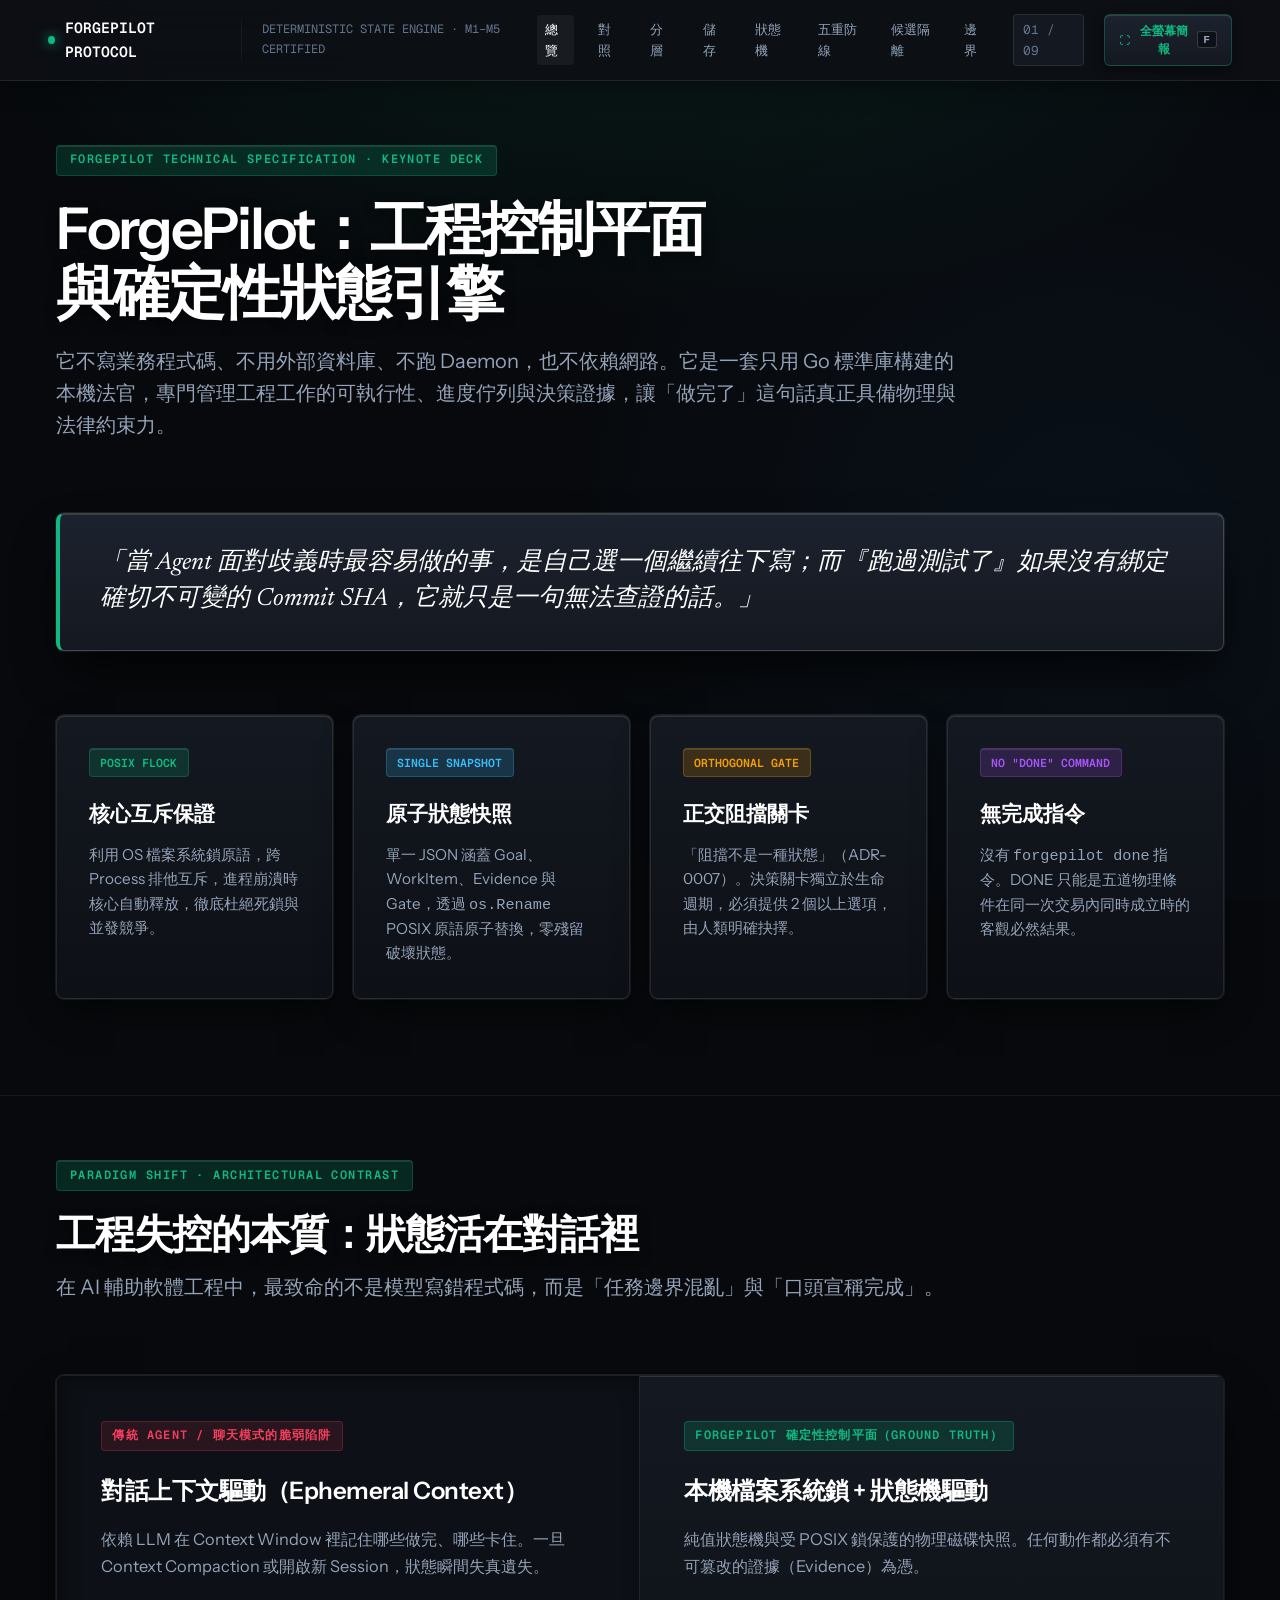
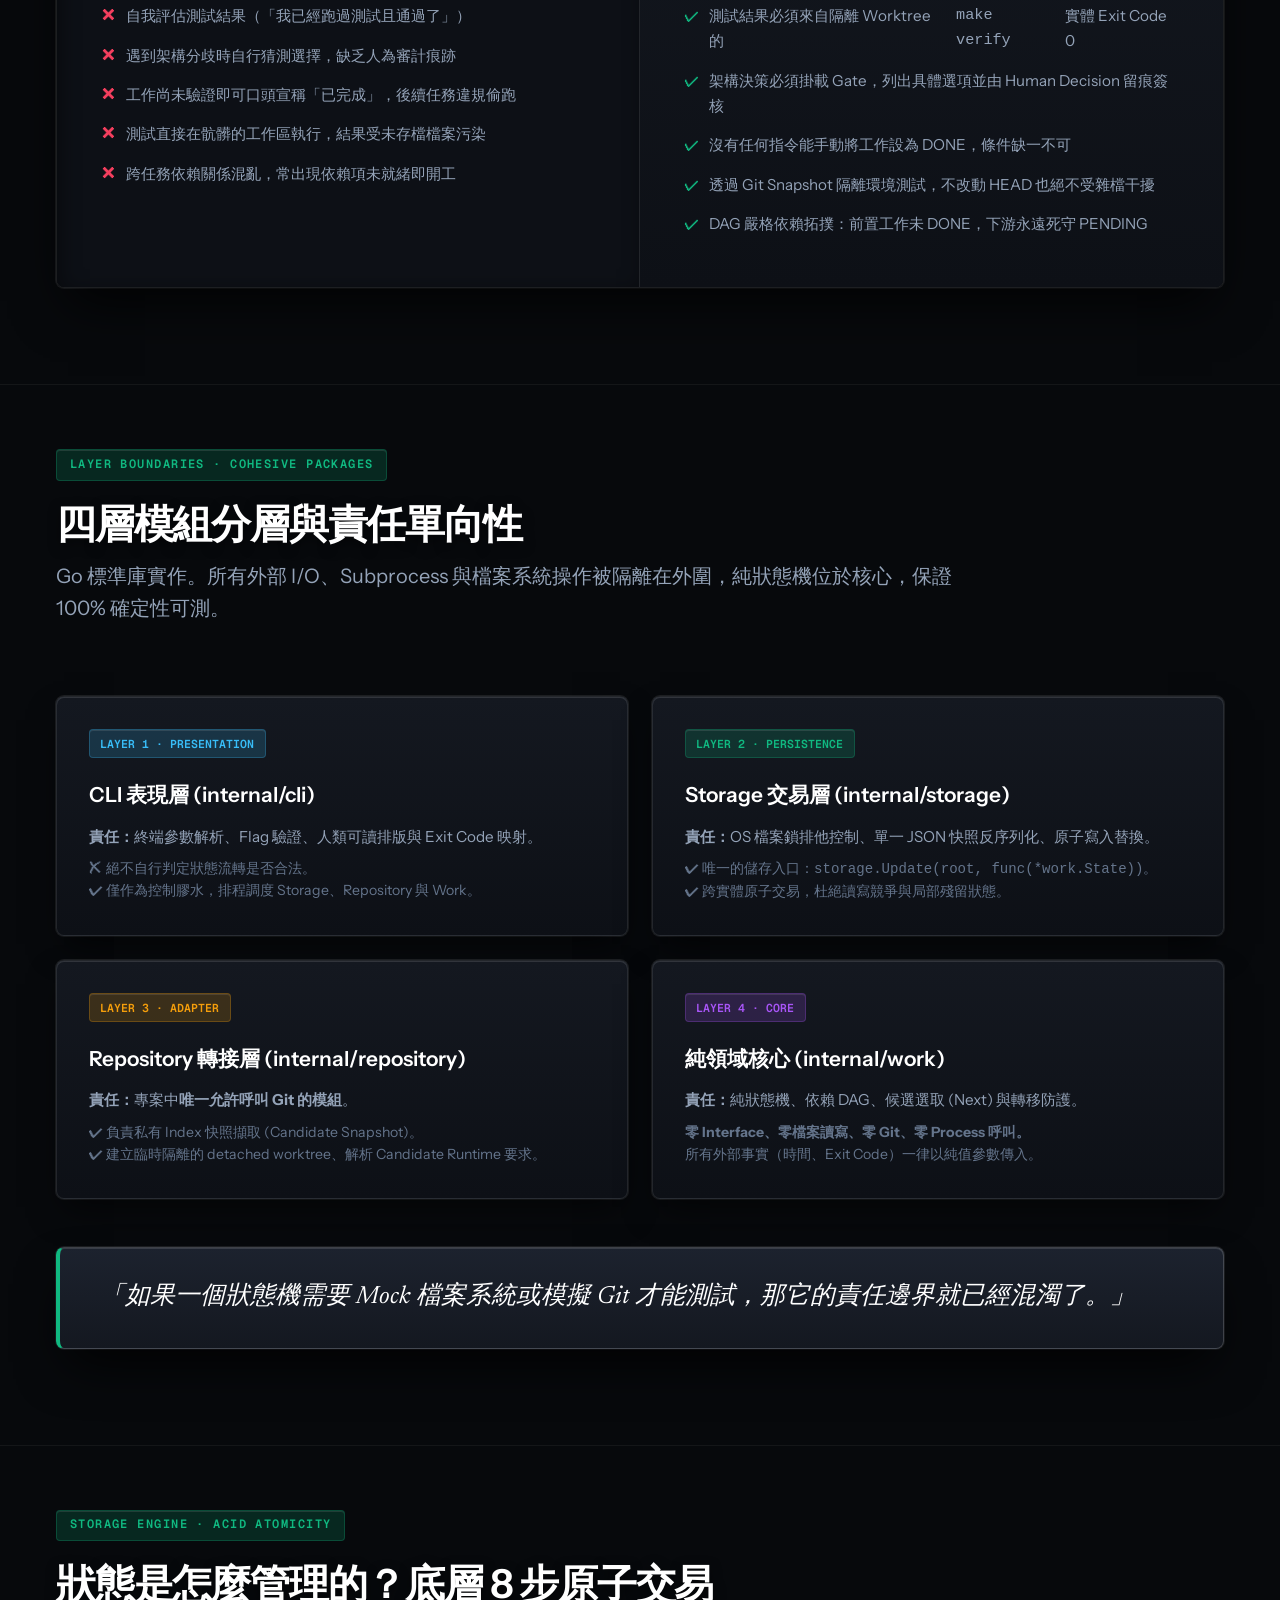
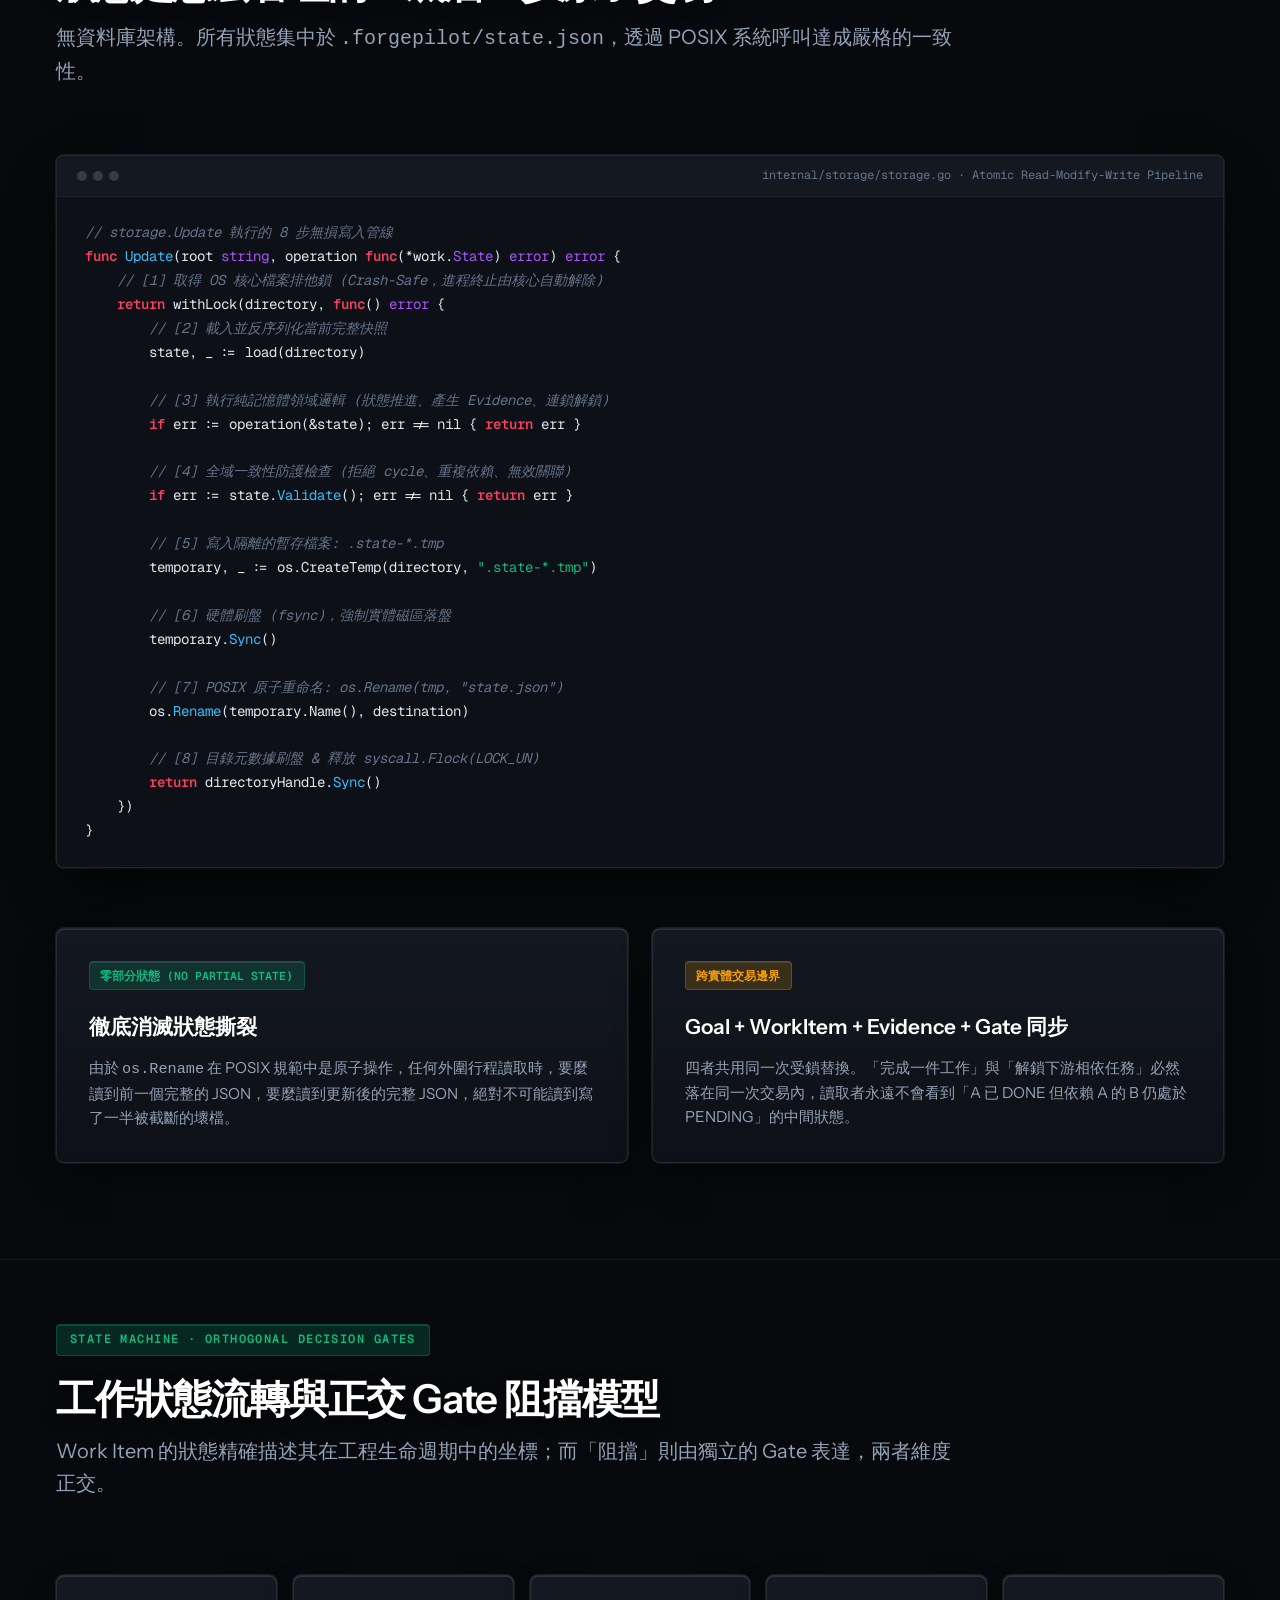
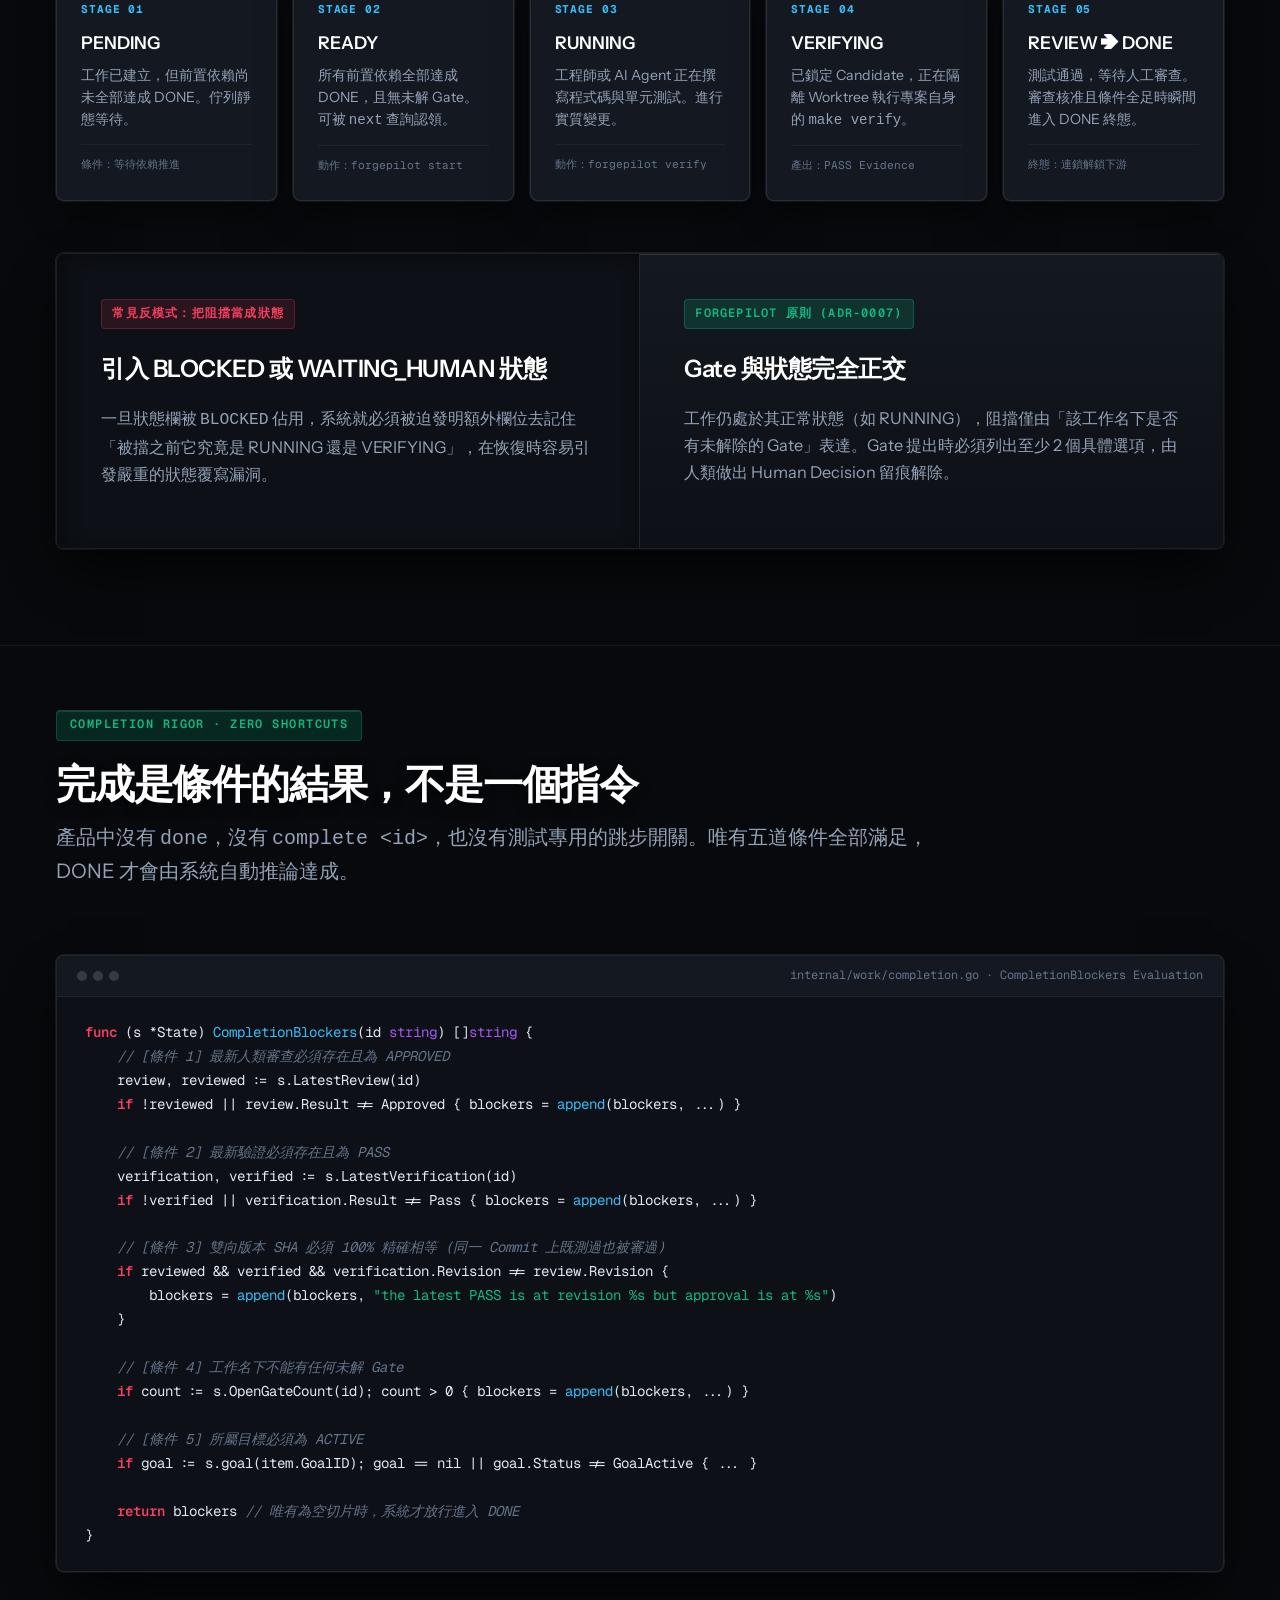
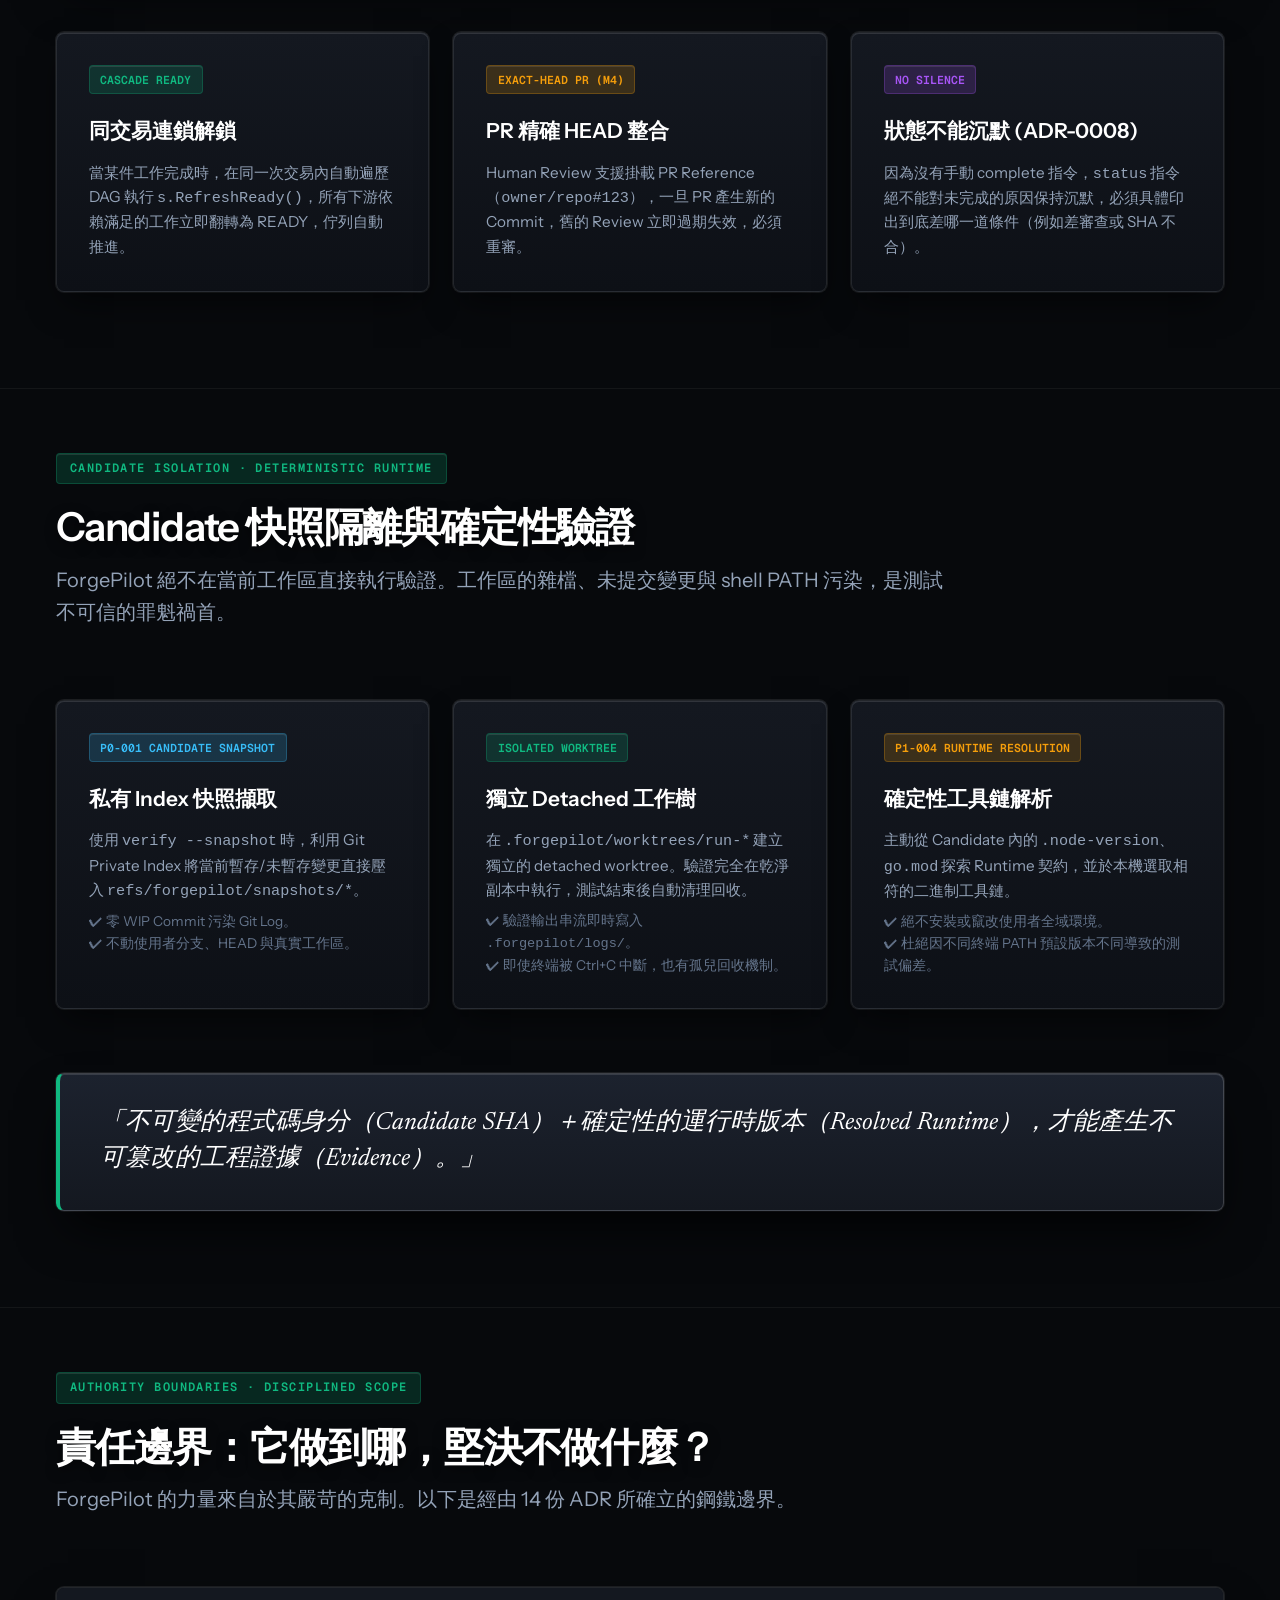
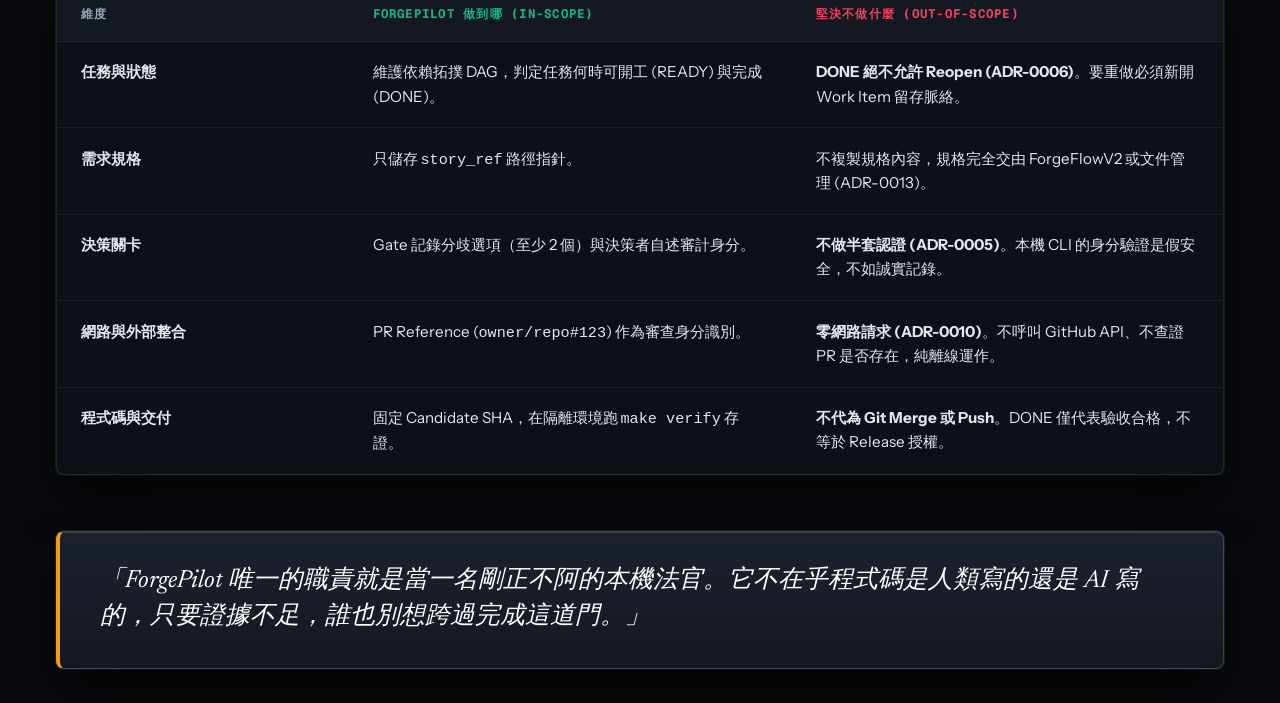
==== docs/forgepilot-principles.html @ 8a87c437 "docs: [ repo ] add the principles and internals explainers Two standalone HTML explainers that were " ====
<!DOCTYPE html>
<html lang="zh-TW">
<head>
  <meta charset="UTF-8">
  <meta name="viewport" content="width=device-width, initial-scale=1.0">
  <title>ForgePilot Protocol: Deterministic Engineering Control Plane</title>
  <link rel="preconnect" href="https://fonts.googleapis.com">
  <link rel="preconnect" href="https://fonts.gstatic.com" crossorigin>
  <link href="https://fonts.googleapis.com/css2?family=Geist+Mono:wght@400;500;600;700&family=Instrument+Sans:ital,wght@0,400;0,500;0,600;0,700;1,400&family=Newsreader:ital,opsz,wght@0,6..72,400;1,6..72,400&display=swap" rel="stylesheet">
  <style>
    :root {
      /* 空間深淺多維度層次系統 (Forge Flow Protocol Design System) */
      --l0-canvas: #07090C;
      --l1-subfloor: #0D1016;
      --l2-surface: #141820;
      --l3-elevated: #1C222E;
      --l4-overlay: #252D3D;

      --border-subtle: rgba(255, 255, 255, 0.05);
      --border-edge: rgba(255, 255, 255, 0.09);
      --border-bright: rgba(255, 255, 255, 0.18);
      --specular-line: inset 0 1px 0 rgba(255, 255, 255, 0.12);

      --shadow-ambient: 0 30px 60px -15px rgba(0, 0, 0, 0.7);
      --shadow-drop: 0 16px 32px -8px rgba(0, 0, 0, 0.6), 0 0 0 1px var(--border-edge);
      --shadow-deep: 0 25px 50px -12px rgba(0, 0, 0, 0.85), 0 0 0 1px var(--border-edge);

      --text-pure: #FFFFFF;
      --text-main: #E2E8F0;
      --text-muted: #94A3B8;
      --text-faint: #64748B;

      --accent-emerald: #10B981;
      --accent-emerald-glow: rgba(16, 185, 129, 0.18);
      --accent-cyan: #38BDF8;
      --accent-cyan-glow: rgba(56, 189, 248, 0.18);
      --accent-amber: #F59E0B;
      --accent-amber-glow: rgba(245, 158, 11, 0.18);
      --accent-rose: #F43F5E;
      --accent-rose-glow: rgba(244, 63, 94, 0.18);
      --accent-purple: #A855F7;
      --accent-purple-glow: rgba(168, 85, 247, 0.18);

      --font-ui: "Instrument Sans", -apple-system, BlinkMacSystemFont, "Segoe UI", sans-serif;
      --font-serif: "Newsreader", Georgia, serif;
      --font-mono: "Geist Mono", monospace;
    }

    * { box-sizing: border-box; margin: 0; padding: 0; }

    html {
      scroll-behavior: smooth;
    }

    body {
      background-color: var(--l0-canvas);
      color: var(--text-main);
      font-family: var(--font-ui);
      font-size: 16px;
      line-height: 1.65;
      -webkit-font-smoothing: antialiased;
      
      background-image: 
        radial-gradient(ellipse 900px 500px at 50% -80px, rgba(16, 185, 129, 0.12) 0%, transparent 80%),
        radial-gradient(circle 800px at 85% 60%, rgba(14, 30, 48, 0.35) 0%, transparent 70%);
      background-attachment: fixed;
    }

    /* 頂部控制列 */
    header.deck-bar {
      position: sticky;
      top: 0;
      z-index: 100;
      background: rgba(13, 16, 22, 0.85);
      backdrop-filter: blur(20px);
      -webkit-backdrop-filter: blur(20px);
      border-bottom: 1px solid var(--border-edge);
      box-shadow: 0 4px 24px rgba(0, 0, 0, 0.4);
      padding: 0.85rem 3rem;
      display: flex;
      justify-content: space-between;
      align-items: center;
    }

    .brand-meta {
      display: flex;
      align-items: center;
      gap: 1.5rem;
    }

    .brand-name {
      font-family: var(--font-mono);
      font-weight: 600;
      font-size: 0.92rem;
      color: var(--text-pure);
      display: flex;
      align-items: center;
      gap: 0.65rem;
      text-decoration: none;
    }

    .status-beacon {
      width: 8px;
      height: 8px;
      border-radius: 50%;
      background: var(--accent-emerald);
      box-shadow: 0 0 12px var(--accent-emerald);
      animation: pulse 2.5s infinite;
    }

    @keyframes pulse {
      0%, 100% { opacity: 1; transform: scale(1); }
      50% { opacity: 0.6; transform: scale(0.9); }
    }

    .brand-version {
      font-family: var(--font-mono);
      font-size: 0.75rem;
      color: var(--text-faint);
      padding-left: 1.25rem;
      border-left: 1px solid var(--border-subtle);
    }

    .deck-controls {
      display: flex;
      align-items: center;
      gap: 1.25rem;
    }

    .deck-nav {
      display: flex;
      gap: 1rem;
    }

    .deck-nav a {
      color: var(--text-muted);
      font-family: var(--font-mono);
      font-size: 0.8rem;
      text-decoration: none;
      transition: all 0.2s ease;
      padding: 0.25rem 0.5rem;
      border-radius: 4px;
    }

    .deck-nav a:hover, .deck-nav a.active {
      color: var(--text-pure);
      background: var(--border-subtle);
    }

    .hud-counter {
      font-family: var(--font-mono);
      font-size: 0.8rem;
      color: var(--text-faint);
      padding: 0.25rem 0.6rem;
      background: var(--l2-surface);
      border: 1px solid var(--border-edge);
      border-radius: 4px;
    }

    .present-btn {
      background: linear-gradient(180deg, var(--l3-elevated) 0%, var(--l2-surface) 100%);
      color: var(--accent-emerald);
      border: 1px solid rgba(16, 185, 129, 0.3);
      font-family: var(--font-mono);
      font-size: 0.78rem;
      font-weight: 600;
      padding: 0.45rem 0.9rem;
      border-radius: 6px;
      cursor: pointer;
      display: flex;
      align-items: center;
      gap: 0.5rem;
      box-shadow: var(--specular-line), 0 4px 12px rgba(0, 0, 0, 0.4);
      transition: all 0.2s ease;
    }

    .present-btn:hover {
      background: var(--l3-elevated);
      border-color: var(--accent-emerald);
      box-shadow: 0 0 15px rgba(16, 185, 129, 0.3);
      transform: translateY(-1px);
    }

    .present-btn kbd {
      background: var(--l1-subfloor);
      border: 1px solid var(--border-bright);
      padding: 0.1rem 0.35rem;
      border-radius: 3px;
      font-size: 0.7rem;
      color: var(--text-muted);
    }

    /* 幻燈片容器 */
    section.slide-container {
      min-height: calc(100vh - 60px);
      display: flex;
      flex-direction: column;
      justify-content: center;
      padding: 4rem 3.5rem;
      max-width: 1380px;
      margin: 0 auto;
      border-bottom: 1px solid var(--border-subtle);
      position: relative;
    }

    .slide-index-tag {
      font-family: var(--font-mono);
      font-size: 0.75rem;
      font-weight: 600;
      letter-spacing: 0.12em;
      color: var(--accent-emerald);
      margin-bottom: 1.25rem;
      display: inline-flex;
      align-items: center;
      gap: 0.6rem;
      background: var(--accent-emerald-glow);
      border: 1px solid rgba(16, 185, 129, 0.25);
      padding: 0.3rem 0.8rem;
      border-radius: 4px;
      width: fit-content;
      box-shadow: inset 0 1px 0 rgba(255, 255, 255, 0.1);
    }

    h1.deck-title {
      font-size: 3.6rem;
      font-weight: 600;
      letter-spacing: -0.04em;
      line-height: 1.12;
      color: var(--text-pure);
      margin-bottom: 1.25rem;
      text-shadow: 0 4px 12px rgba(0, 0, 0, 0.5);
    }

    h2.slide-title {
      font-size: 2.5rem;
      font-weight: 600;
      letter-spacing: -0.03em;
      line-height: 1.15;
      color: var(--text-pure);
      margin-bottom: 0.85rem;
      text-shadow: 0 4px 12px rgba(0, 0, 0, 0.5);
    }

    p.deck-summary {
      font-size: 1.25rem;
      color: var(--text-muted);
      line-height: 1.6;
      max-width: 900px;
      margin-bottom: 2.5rem;
    }

    /* 箴言 Banner */
    .axiom-banner {
      background: linear-gradient(180deg, var(--l3-elevated) 0%, var(--l2-surface) 100%);
      border: 1px solid var(--border-bright);
      border-left: 4px solid var(--accent-emerald);
      box-shadow: var(--specular-line), var(--shadow-deep);
      padding: 2rem 2.5rem;
      border-radius: 8px;
      margin: 2rem 0;
      position: relative;
    }

    .axiom-banner.warn {
      border-left-color: var(--accent-amber);
    }

    .axiom-banner p {
      font-family: var(--font-serif);
      font-size: 1.55rem;
      font-style: italic;
      color: var(--text-pure);
      line-height: 1.45;
    }

    /* 對照面板 (Bad vs Good) */
    .engine-panel {
      display: grid;
      grid-template-columns: 1fr 1fr;
      border-radius: 8px;
      overflow: hidden;
      box-shadow: var(--shadow-deep);
      margin: 2rem 0;
      border: 1px solid var(--border-edge);
    }

    .engine-side {
      padding: 2.75rem;
      position: relative;
    }

    .engine-side:first-child {
      background: var(--l1-subfloor);
      border-right: 1px solid var(--border-edge);
      box-shadow: inset 4px 4px 20px rgba(0, 0, 0, 0.4);
    }

    .engine-side:last-child {
      background: linear-gradient(180deg, var(--l2-surface) 0%, var(--l1-subfloor) 100%);
      box-shadow: var(--specular-line);
    }

    .side-header {
      font-family: var(--font-mono);
      font-size: 0.75rem;
      font-weight: 600;
      text-transform: uppercase;
      letter-spacing: 0.1em;
      margin-bottom: 1.25rem;
      display: inline-flex;
      align-items: center;
      gap: 0.5rem;
      padding: 0.25rem 0.65rem;
      border-radius: 4px;
    }

    .side-header.bad {
      color: var(--accent-rose);
      background: rgba(244, 63, 94, 0.12);
      border: 1px solid rgba(244, 63, 94, 0.25);
    }

    .side-header.good {
      color: var(--accent-emerald);
      background: var(--accent-emerald-glow);
      border: 1px solid rgba(16, 185, 129, 0.3);
    }

    .engine-side h3 {
      font-size: 1.5rem;
      font-weight: 600;
      letter-spacing: -0.02em;
      color: var(--text-pure);
      margin-bottom: 1rem;
    }

    .engine-side p {
      font-size: 1.02rem;
      color: var(--text-muted);
      line-height: 1.65;
      margin-bottom: 1rem;
    }

    .engine-side ul {
      list-style: none;
      margin-top: 1rem;
    }

    .engine-side li {
      font-size: 0.95rem;
      color: var(--text-muted);
      padding: 0.45rem 0;
      display: flex;
      align-items: flex-start;
      gap: 0.6rem;
    }

    .engine-side.bad-side li::before {
      content: "✕";
      color: var(--accent-rose);
      font-family: var(--font-mono);
      font-weight: bold;
    }

    .engine-side.good-side li::before {
      content: "✓";
      color: var(--accent-emerald);
      font-family: var(--font-mono);
      font-weight: bold;
    }

    /* 三欄 / 四欄網格卡片 */
    .grid-4 {
      display: grid;
      grid-template-columns: repeat(4, 1fr);
      gap: 1.25rem;
      margin: 2rem 0;
    }

    .grid-3 {
      display: grid;
      grid-template-columns: repeat(3, 1fr);
      gap: 1.5rem;
      margin: 2rem 0;
    }

    .grid-2 {
      display: grid;
      grid-template-columns: 1fr 1fr;
      gap: 1.5rem;
      margin: 2rem 0;
    }

    @media (max-width: 1024px) {
      .grid-4 { grid-template-columns: repeat(2, 1fr); }
      .grid-3 { grid-template-columns: 1fr; }
      .grid-2 { grid-template-columns: 1fr; }
      .engine-panel { grid-template-columns: 1fr; }
      .engine-side:first-child { border-right: none; border-bottom: 1px solid var(--border-edge); }
    }

    .feature-card {
      background: linear-gradient(180deg, var(--l2-surface) 0%, var(--l1-subfloor) 100%);
      border: 1px solid var(--border-edge);
      border-radius: 8px;
      padding: 2rem;
      box-shadow: var(--specular-line), var(--shadow-drop);
      position: relative;
      transition: all 0.25s cubic-bezier(0.16, 1, 0.3, 1);
    }

    .feature-card:hover {
      border-color: var(--border-bright);
      transform: translateY(-3px);
      box-shadow: var(--specular-line), 0 20px 40px -10px rgba(0, 0, 0, 0.7);
    }

    .card-badge {
      font-family: var(--font-mono);
      font-size: 0.72rem;
      font-weight: 600;
      color: var(--accent-cyan);
      background: var(--accent-cyan-glow);
      border: 1px solid rgba(56, 189, 248, 0.25);
      padding: 0.25rem 0.65rem;
      border-radius: 4px;
      display: inline-block;
      margin-bottom: 1.25rem;
      box-shadow: inset 0 1px 0 rgba(255, 255, 255, 0.1);
    }

    .card-badge.emerald {
      color: var(--accent-emerald);
      background: var(--accent-emerald-glow);
      border-color: rgba(16, 185, 129, 0.25);
    }

    .card-badge.amber {
      color: var(--accent-amber);
      background: var(--accent-amber-glow);
      border-color: rgba(245, 158, 11, 0.25);
    }

    .card-badge.purple {
      color: var(--accent-purple);
      background: var(--accent-purple-glow);
      border-color: rgba(168, 85, 247, 0.25);
    }

    .feature-card h3 {
      font-size: 1.3rem;
      font-weight: 600;
      color: var(--text-pure);
      margin-bottom: 0.75rem;
    }

    .feature-card p {
      font-size: 0.95rem;
      color: var(--text-muted);
      line-height: 1.6;
    }

    /* 流程時序橫條 (Flow Timeline) */
    .flow-row {
      display: grid;
      grid-template-columns: repeat(5, 1fr);
      gap: 1rem;
      margin: 2.25rem 0;
    }

    @media (max-width: 900px) {
      .flow-row { grid-template-columns: 1fr; }
    }

    .flow-step {
      background: var(--l2-surface);
      border: 1px solid var(--border-edge);
      border-radius: 8px;
      padding: 1.5rem;
      box-shadow: var(--specular-line), var(--shadow-drop);
      position: relative;
    }

    .flow-step-num {
      font-family: var(--font-mono);
      font-size: 0.7rem;
      font-weight: 700;
      color: var(--accent-cyan);
      margin-bottom: 0.6rem;
      letter-spacing: 0.08em;
    }

    .flow-step h4 {
      font-size: 1.1rem;
      font-weight: 600;
      color: var(--text-pure);
      margin-bottom: 0.5rem;
    }

    .flow-step p {
      font-size: 0.88rem;
      color: var(--text-muted);
      line-height: 1.55;
    }

    .flow-badge {
      display: inline-block;
      margin-top: 0.85rem;
      font-family: var(--font-mono);
      font-size: 0.7rem;
      color: var(--text-faint);
      border-top: 1px solid var(--border-subtle);
      padding-top: 0.6rem;
      width: 100%;
    }

    /* 終端程式碼視圖 */
    .code-terminal {
      background: var(--l1-subfloor);
      border: 1px solid var(--border-edge);
      border-radius: 8px;
      overflow: hidden;
      margin: 1.75rem 0;
      box-shadow: var(--shadow-deep);
    }

    .term-header {
      background: var(--l2-surface);
      padding: 0.65rem 1.25rem;
      display: flex;
      align-items: center;
      justify-content: space-between;
      border-bottom: 1px solid var(--border-subtle);
      font-family: var(--font-mono);
      font-size: 0.75rem;
      color: var(--text-faint);
    }

    .term-dots {
      display: flex;
      gap: 6px;
    }

    .term-dot {
      width: 10px;
      height: 10px;
      border-radius: 50%;
      background: rgba(255, 255, 255, 0.15);
    }

    pre.code-body {
      padding: 1.5rem 1.75rem;
      font-family: var(--font-mono);
      font-size: 0.88rem;
      line-height: 1.7;
      color: var(--text-main);
      overflow-x: auto;
    }

    pre.code-body code {
      background: none;
      padding: 0;
      font-family: inherit;
    }

    .c-comment { color: #64748B; font-style: italic; }
    .c-keyword { color: #F43F5E; font-weight: 600; }
    .c-func { color: #38BDF8; }
    .c-str { color: #10B981; }
    .c-num { color: #F59E0B; }
    .c-type { color: #A855F7; }

    /* 邊界對照表 */
    .table-container {
      overflow-x: auto;
      margin: 2rem 0;
      background: var(--l1-subfloor);
      border: 1px solid var(--border-edge);
      border-radius: 8px;
      box-shadow: var(--shadow-deep);
    }

    table.matrix-table {
      width: 100%;
      border-collapse: collapse;
      font-size: 0.95rem;
      min-width: 600px;
    }

    table.matrix-table th {
      background: var(--l2-surface);
      padding: 1rem 1.5rem;
      text-align: left;
      font-family: var(--font-mono);
      font-size: 0.78rem;
      text-transform: uppercase;
      letter-spacing: 0.1em;
      color: var(--text-muted);
      border-bottom: 1px solid var(--border-edge);
    }

    table.matrix-table td {
      padding: 1.15rem 1.5rem;
      border-bottom: 1px solid var(--border-subtle);
      vertical-align: top;
      line-height: 1.6;
    }

    table.matrix-table tr:last-child td {
      border-bottom: none;
    }

    /* 全螢幕簡報樣式切換 */
    body.is-presenting {
      overflow-y: scroll;
      scroll-snap-type: y mandatory;
    }

    body.is-presenting section.slide-container {
      scroll-snap-align: start;
      scroll-snap-stop: always;
      min-height: 100vh;
      padding: 5rem 6rem;
    }
  </style>
</head>
<body>

  <!-- 頂部控制列 -->
  <header class="deck-bar">
    <div class="brand-meta">
      <a href="#slide-0" class="brand-name">
        <div class="status-beacon"></div>
        FORGEPILOT PROTOCOL
      </a>
      <div class="brand-version">DETERMINISTIC STATE ENGINE · M1–M5 CERTIFIED</div>
    </div>

    <div class="deck-controls">
      <nav class="deck-nav">
        <a href="#slide-0">總覽</a>
        <a href="#slide-1">對照</a>
        <a href="#slide-2">分層</a>
        <a href="#slide-3">儲存</a>
        <a href="#slide-4">狀態機</a>
        <a href="#slide-5">五重防線</a>
        <a href="#slide-6">候選隔離</a>
        <a href="#slide-7">邊界</a>
      </nav>

      <div class="hud-counter" id="hudCounter">01 / 08</div>

      <button class="present-btn" id="fsToggleBtn" onclick="togglePresentationMode()">
        <svg width="14" height="14" viewBox="0 0 24 24" fill="none" stroke="currentColor" stroke-width="2"><path d="M8 3H5a2 2 0 0 0-2 2v3m18 0V5a2 2 0 0 0-2-2h-3m0 18h3a2 2 0 0 0 2-2v-3M3 16v3a2 2 0 0 0 2 2h3"/></svg>
        全螢幕簡報 <kbd>F</kbd>
      </button>
    </div>
  </header>

  <!-- SLIDE 0: 封面與核心定義 -->
  <section class="slide-container" id="slide-0">
    <div class="slide-index-tag">FORGEPILOT TECHNICAL SPECIFICATION · KEYNOTE DECK</div>
    <h1 class="deck-title">ForgePilot：工程控制平面<br>與確定性狀態引擎</h1>
    <p class="deck-summary">
      它不寫業務程式碼、不用外部資料庫、不跑 Daemon，也不依賴網路。它是一套只用 Go 標準庫構建的本機法官，專門管理工程工作的可執行性、進度佇列與決策證據，讓「做完了」這句話真正具備物理與法律約束力。
    </p>

    <div class="axiom-banner">
      <p>「當 Agent 面對歧義時最容易做的事，是自己選一個繼續往下寫；而『跑過測試了』如果沒有綁定確切不可變的 Commit SHA，它就只是一句無法查證的話。」</p>
    </div>

    <div class="grid-4" style="margin-top: 2rem;">
      <div class="feature-card">
        <span class="card-badge emerald">POSIX FLOCK</span>
        <h3>核心互斥保證</h3>
        <p>利用 OS 檔案系統鎖原語，跨 Process 排他互斥，進程崩潰時核心自動釋放，徹底杜絕死鎖與並發競爭。</p>
      </div>
      <div class="feature-card">
        <span class="card-badge">SINGLE SNAPSHOT</span>
        <h3>原子狀態快照</h3>
        <p>單一 JSON 涵蓋 Goal、WorkItem、Evidence 與 Gate，透過 <code>os.Rename</code> POSIX 原語原子替換，零殘留破壞狀態。</p>
      </div>
      <div class="feature-card">
        <span class="card-badge amber">ORTHOGONAL GATE</span>
        <h3>正交阻擋關卡</h3>
        <p>「阻擋不是一種狀態」（ADR-0007）。決策關卡獨立於生命週期，必須提供 2 個以上選項，由人類明確抉擇。</p>
      </div>
      <div class="feature-card">
        <span class="card-badge purple">NO "DONE" COMMAND</span>
        <h3>無完成指令</h3>
        <p>沒有 <code>forgepilot done</code> 指令。DONE 只能是五道物理條件在同一次交易內同時成立時的客觀必然結果。</p>
      </div>
    </div>
  </section>

  <!-- SLIDE 1: 核心對照：Agent 妄想 vs 物理法官 -->
  <section class="slide-container" id="slide-1">
    <div class="slide-index-tag">PARADIGM SHIFT · ARCHITECTURAL CONTRAST</div>
    <h2 class="slide-title">工程失控的本質：狀態活在對話裡</h2>
    <p class="deck-summary">
      在 AI 輔助軟體工程中，最致命的不是模型寫錯程式碼，而是「任務邊界混亂」與「口頭宣稱完成」。
    </p>

    <div class="engine-panel">
      <div class="engine-side bad-side">
        <div class="side-header bad">傳統 Agent / 聊天模式的脆弱陷阱</div>
        <h3>對話上下文驅動（Ephemeral Context）</h3>
        <p>依賴 LLM 在 Context Window 裡記住哪些做完、哪些卡住。一旦 Context Compaction 或開啟新 Session，狀態瞬間失真遺失。</p>
        <ul>
          <li>自我評估測試結果（「我已經跑過測試且通過了」）</li>
          <li>遇到架構分歧時自行猜測選擇，缺乏人為審計痕跡</li>
          <li>工作尚未驗證即可口頭宣稱「已完成」，後續任務違規偷跑</li>
          <li>測試直接在骯髒的工作區執行，結果受未存檔檔案污染</li>
          <li>跨任務依賴關係混亂，常出現依賴項未就緒即開工</li>
        </ul>
      </div>

      <div class="engine-side good-side">
        <div class="side-header good">ForgePilot 確定性控制平面（Ground Truth）</div>
        <h3>本機檔案系統鎖 + 狀態機驅動</h3>
        <p>純值狀態機與受 POSIX 鎖保護的物理磁碟快照。任何動作都必須有不可篡改的證據（Evidence）為憑。</p>
        <ul>
          <li>測試結果必須來自隔離 Worktree 的 <code>make verify</code> 實體 Exit Code 0</li>
          <li>架構決策必須掛載 Gate，列出具體選項並由 Human Decision 留痕簽核</li>
          <li>沒有任何指令能手動將工作設為 DONE，條件缺一不可</li>
          <li>透過 Git Snapshot 隔離環境測試，不改動 HEAD 也絕不受雜檔干擾</li>
          <li>DAG 嚴格依賴拓撲：前置工作未 DONE，下游永遠死守 PENDING</li>
        </ul>
      </div>
    </div>
  </section>

  <!-- SLIDE 2: 四層架構與單向流動 -->
  <section class="slide-container" id="slide-2">
    <div class="slide-index-tag">LAYER BOUNDARIES · COHESIVE PACKAGES</div>
    <h2 class="slide-title">四層模組分層與責任單向性</h2>
    <p class="deck-summary">
      Go 標準庫實作。所有外部 I/O、Subprocess 與檔案系統操作被隔離在外圍，純狀態機位於核心，保證 100% 確定性可測。
    </p>

    <div class="grid-2">
      <div class="feature-card">
        <span class="card-badge">LAYER 1 · PRESENTATION</span>
        <h3>CLI 表現層 (internal/cli)</h3>
        <p><strong>責任：</strong>終端參數解析、Flag 驗證、人類可讀排版與 Exit Code 映射。</p>
        <p style="margin-top: 0.5rem; font-size: 0.88rem; color: var(--text-faint);">
          ✘ 絕不自行判定狀態流轉是否合法。<br>
          ✔ 僅作為控制膠水，排程調度 Storage、Repository 與 Work。
        </p>
      </div>

      <div class="feature-card">
        <span class="card-badge emerald">LAYER 2 · PERSISTENCE</span>
        <h3>Storage 交易層 (internal/storage)</h3>
        <p><strong>責任：</strong>OS 檔案鎖排他控制、單一 JSON 快照反序列化、原子寫入替換。</p>
        <p style="margin-top: 0.5rem; font-size: 0.88rem; color: var(--text-faint);">
          ✔ 唯一的儲存入口：<code>storage.Update(root, func(*work.State))</code>。<br>
          ✔ 跨實體原子交易，杜絕讀寫競爭與局部殘留狀態。
        </p>
      </div>

      <div class="feature-card">
        <span class="card-badge amber">LAYER 3 · ADAPTER</span>
        <h3>Repository 轉接層 (internal/repository)</h3>
        <p><strong>責任：</strong>專案中<strong>唯一允許呼叫 Git 的模組</strong>。</p>
        <p style="margin-top: 0.5rem; font-size: 0.88rem; color: var(--text-faint);">
          ✔ 負責私有 Index 快照擷取 (Candidate Snapshot)。<br>
          ✔ 建立臨時隔離的 detached worktree、解析 Candidate Runtime 要求。
        </p>
      </div>

      <div class="feature-card">
        <span class="card-badge purple">LAYER 4 · CORE</span>
        <h3>純領域核心 (internal/work)</h3>
        <p><strong>責任：</strong>純狀態機、依賴 DAG、候選選取 (Next) 與轉移防護。</p>
        <p style="margin-top: 0.5rem; font-size: 0.88rem; color: var(--text-faint);">
          <strong>零 Interface、零檔案讀寫、零 Git、零 Process 呼叫。</strong><br>
          所有外部事實（時間、Exit Code）一律以純值參數傳入。
        </p>
      </div>
    </div>

    <div class="axiom-banner" style="margin-top: 1rem;">
      <p>「如果一個狀態機需要 Mock 檔案系統或模擬 Git 才能測試，那它的責任邊界就已經混濁了。」</p>
    </div>
  </section>

  <!-- SLIDE 3: 儲存引擎底層原理 -->
  <section class="slide-container" id="slide-3">
    <div class="slide-index-tag">STORAGE ENGINE · ACID ATOMICITY</div>
    <h2 class="slide-title">狀態是怎麼管理的？底層 8 步原子交易</h2>
    <p class="deck-summary">
      無資料庫架構。所有狀態集中於 <code>.forgepilot/state.json</code>，透過 POSIX 系統呼叫達成嚴格的一致性。
    </p>

    <div class="code-terminal">
      <div class="term-header">
        <div class="term-dots">
          <div class="term-dot"></div>
          <div class="term-dot"></div>
          <div class="term-dot"></div>
        </div>
        <span>internal/storage/storage.go · Atomic Read-Modify-Write Pipeline</span>
      </div>
      <pre class="code-body"><code><span class="c-comment">// storage.Update 執行的 8 步無損寫入管線</span>
<span class="c-keyword">func</span> <span class="c-func">Update</span>(root <span class="c-type">string</span>, operation <span class="c-keyword">func</span>(*work.<span class="c-type">State</span>) <span class="c-type">error</span>) <span class="c-type">error</span> {
    <span class="c-comment">// [1] 取得 OS 核心檔案排他鎖 (Crash-Safe，進程終止由核心自動解除)</span>
    <span class="c-keyword">return</span> withLock(directory, <span class="c-keyword">func</span>() <span class="c-type">error</span> {
        <span class="c-comment">// [2] 載入並反序列化當前完整快照</span>
        state, _ := load(directory)

        <span class="c-comment">// [3] 執行純記憶體領域邏輯 (狀態推進、產生 Evidence、連鎖解鎖)</span>
        <span class="c-keyword">if</span> err := operation(&state); err != nil { <span class="c-keyword">return</span> err }

        <span class="c-comment">// [4] 全域一致性防護檢查 (拒絕 cycle、重複依賴、無效關聯)</span>
        <span class="c-keyword">if</span> err := state.<span class="c-func">Validate</span>(); err != nil { <span class="c-keyword">return</span> err }

        <span class="c-comment">// [5] 寫入隔離的暫存檔案: .state-*.tmp</span>
        temporary, _ := os.CreateTemp(directory, <span class="c-str">".state-*.tmp"</span>)

        <span class="c-comment">// [6] 硬體刷盤 (fsync)，強制實體磁區落盤</span>
        temporary.<span class="c-func">Sync</span>()

        <span class="c-comment">// [7] POSIX 原子重命名: os.Rename(tmp, "state.json")</span>
        os.<span class="c-func">Rename</span>(temporary.Name(), destination)

        <span class="c-comment">// [8] 目錄元數據刷盤 & 釋放 syscall.Flock(LOCK_UN)</span>
        <span class="c-keyword">return</span> directoryHandle.<span class="c-func">Sync</span>()
    })
}</code></pre>
    </div>

    <div class="grid-2">
      <div class="feature-card">
        <span class="card-badge emerald">零部分狀態 (NO PARTIAL STATE)</span>
        <h3>徹底消滅狀態撕裂</h3>
        <p>由於 <code>os.Rename</code> 在 POSIX 規範中是原子操作，任何外圍行程讀取時，要麼讀到前一個完整的 JSON，要麼讀到更新後的完整 JSON，絕對不可能讀到寫了一半被截斷的壞檔。</p>
      </div>
      <div class="feature-card">
        <span class="card-badge amber">跨實體交易邊界</span>
        <h3>Goal + WorkItem + Evidence + Gate 同步</h3>
        <p>四者共用同一次受鎖替換。「完成一件工作」與「解鎖下游相依任務」必然落在同一次交易內，讀取者永遠不會看到「A 已 DONE 但依賴 A 的 B 仍處於 PENDING」的中間狀態。</p>
      </div>
    </div>
  </section>

  <!-- SLIDE 4: 工作狀態生命週期與正交關卡 -->
  <section class="slide-container" id="slide-4">
    <div class="slide-index-tag">STATE MACHINE · ORTHOGONAL DECISION GATES</div>
    <h2 class="slide-title">工作狀態流轉與正交 Gate 阻擋模型</h2>
    <p class="deck-summary">
      Work Item 的狀態精確描述其在工程生命週期中的坐標；而「阻擋」則由獨立的 Gate 表達，兩者維度正交。
    </p>

    <div class="flow-row">
      <div class="flow-step">
        <div class="flow-step-num">STAGE 01</div>
        <h4>PENDING</h4>
        <p>工作已建立，但前置依賴尚未全部達成 DONE。佇列靜態等待。</p>
        <span class="flow-badge">條件：等待依賴推進</span>
      </div>

      <div class="flow-step">
        <div class="flow-step-num">STAGE 02</div>
        <h4>READY</h4>
        <p>所有前置依賴全部達成 DONE，且無未解 Gate。可被 <code>next</code> 查詢認領。</p>
        <span class="flow-badge">動作：forgepilot start</span>
      </div>

      <div class="flow-step">
        <div class="flow-step-num">STAGE 03</div>
        <h4>RUNNING</h4>
        <p>工程師或 AI Agent 正在撰寫程式碼與單元測試。進行實質變更。</p>
        <span class="flow-badge">動作：forgepilot verify</span>
      </div>

      <div class="flow-step">
        <div class="flow-step-num">STAGE 04</div>
        <h4>VERIFYING</h4>
        <p>已鎖定 Candidate，正在隔離 Worktree 執行專案自身的 <code>make verify</code>。</p>
        <span class="flow-badge">產出：PASS Evidence</span>
      </div>

      <div class="flow-step">
        <div class="flow-step-num">STAGE 05</div>
        <h4>REVIEW ➔ DONE</h4>
        <p>測試通過，等待人工審查。審查核准且條件全足時瞬間進入 DONE 終態。</p>
        <span class="flow-badge">終態：連鎖解鎖下游</span>
      </div>
    </div>

    <div class="engine-panel" style="margin-top: 1rem;">
      <div class="engine-side bad-side">
        <div class="side-header bad">常見反模式：把阻擋當成狀態</div>
        <h3>引入 BLOCKED 或 WAITING_HUMAN 狀態</h3>
        <p>一旦狀態欄被 <code>BLOCKED</code> 佔用，系統就必須被迫發明額外欄位去記住「被擋之前它究竟是 RUNNING 還是 VERIFYING」，在恢復時容易引發嚴重的狀態覆寫漏洞。</p>
      </div>

      <div class="engine-side good-side">
        <div class="side-header good">ForgePilot 原則 (ADR-0007)</div>
        <h3>Gate 與狀態完全正交</h3>
        <p>工作仍處於其正常狀態（如 RUNNING），阻擋僅由「該工作名下是否有未解除的 Gate」表達。Gate 提出時必須列出至少 2 個具體選項，由人類做出 Human Decision 留痕解除。</p>
      </div>
    </div>
  </section>

  <!-- SLIDE 5: 完成是條件的推論，不是一個指令 -->
  <section class="slide-container" id="slide-5">
    <div class="slide-index-tag">COMPLETION RIGOR · ZERO SHORTCUTS</div>
    <h2 class="slide-title">完成是條件的結果，不是一個指令</h2>
    <p class="deck-summary">
      產品中沒有 <code>done</code>，沒有 <code>complete &lt;id&gt;</code>，也沒有測試專用的跳步開關。唯有五道條件全部滿足，DONE 才會由系統自動推論達成。
    </p>

    <div class="code-terminal">
      <div class="term-header">
        <div class="term-dots">
          <div class="term-dot"></div>
          <div class="term-dot"></div>
          <div class="term-dot"></div>
        </div>
        <span>internal/work/completion.go · CompletionBlockers Evaluation</span>
      </div>
      <pre class="code-body"><code><span class="c-keyword">func</span> (s *State) <span class="c-func">CompletionBlockers</span>(id <span class="c-type">string</span>) []<span class="c-type">string</span> {
    <span class="c-comment">// [條件 1] 最新人類審查必須存在且為 APPROVED</span>
    review, reviewed := s.LatestReview(id)
    <span class="c-keyword">if</span> !reviewed || review.Result != Approved { blockers = <span class="c-func">append</span>(blockers, ...) }

    <span class="c-comment">// [條件 2] 最新驗證必須存在且為 PASS</span>
    verification, verified := s.LatestVerification(id)
    <span class="c-keyword">if</span> !verified || verification.Result != Pass { blockers = <span class="c-func">append</span>(blockers, ...) }

    <span class="c-comment">// [條件 3] 雙向版本 SHA 必須 100% 精確相等 (同一 Commit 上既測過也被審過)</span>
    <span class="c-keyword">if</span> reviewed && verified && verification.Revision != review.Revision {
        blockers = <span class="c-func">append</span>(blockers, <span class="c-str">"the latest PASS is at revision %s but approval is at %s"</span>)
    }

    <span class="c-comment">// [條件 4] 工作名下不能有任何未解 Gate</span>
    <span class="c-keyword">if</span> count := s.OpenGateCount(id); count > 0 { blockers = <span class="c-func">append</span>(blockers, ...) }

    <span class="c-comment">// [條件 5] 所屬目標必須為 ACTIVE</span>
    <span class="c-keyword">if</span> goal := s.goal(item.GoalID); goal == nil || goal.Status != GoalActive { ... }

    <span class="c-keyword">return</span> blockers <span class="c-comment">// 唯有為空切片時，系統才放行進入 DONE</span>
}</code></pre>
    </div>

    <div class="grid-3">
      <div class="feature-card">
        <span class="card-badge emerald">CASCADE READY</span>
        <h3>同交易連鎖解鎖</h3>
        <p>當某件工作完成時，在同一次交易內自動遍歷 DAG 執行 <code>s.RefreshReady()</code>，所有下游依賴滿足的工作立即翻轉為 READY，佇列自動推進。</p>
      </div>
      <div class="feature-card">
        <span class="card-badge amber">EXACT-HEAD PR (M4)</span>
        <h3>PR 精確 HEAD 整合</h3>
        <p>Human Review 支援掛載 PR Reference（<code>owner/repo#123</code>），一旦 PR 產生新的 Commit，舊的 Review 立即過期失效，必須重審。</p>
      </div>
      <div class="feature-card">
        <span class="card-badge purple">NO SILENCE</span>
        <h3>狀態不能沉默 (ADR-0008)</h3>
        <p>因為沒有手動 complete 指令，<code>status</code> 指令絕不能對未完成的原因保持沉默，必須具體印出到底差哪一道條件（例如差審查或 SHA 不合）。</p>
      </div>
    </div>
  </section>

  <!-- SLIDE 6: 候選隔離與確定性運行時 -->
  <section class="slide-container" id="slide-6">
    <div class="slide-index-tag">CANDIDATE ISOLATION · DETERMINISTIC RUNTIME</div>
    <h2 class="slide-title">Candidate 快照隔離與確定性驗證</h2>
    <p class="deck-summary">
      ForgePilot 絕不在當前工作區直接執行驗證。工作區的雜檔、未提交變更與 shell PATH 污染，是測試不可信的罪魁禍首。
    </p>

    <div class="grid-3">
      <div class="feature-card">
        <span class="card-badge">P0-001 CANDIDATE SNAPSHOT</span>
        <h3>私有 Index 快照擷取</h3>
        <p>使用 <code>verify --snapshot</code> 時，利用 Git Private Index 將當前暫存/未暫存變更直接壓入 <code>refs/forgepilot/snapshots/*</code>。</p>
        <p style="margin-top: 0.5rem; font-size: 0.85rem; color: var(--text-faint);">
          ✔ 零 WIP Commit 污染 Git Log。<br>
          ✔ 不動使用者分支、HEAD 與真實工作區。
        </p>
      </div>

      <div class="feature-card">
        <span class="card-badge emerald">ISOLATED WORKTREE</span>
        <h3>獨立 Detached 工作樹</h3>
        <p>在 <code>.forgepilot/worktrees/run-*</code> 建立獨立的 detached worktree。驗證完全在乾淨副本中執行，測試結束後自動清理回收。</p>
        <p style="margin-top: 0.5rem; font-size: 0.85rem; color: var(--text-faint);">
          ✔ 驗證輸出串流即時寫入 <code>.forgepilot/logs/</code>。<br>
          ✔ 即使終端被 Ctrl+C 中斷，也有孤兒回收機制。
        </p>
      </div>

      <div class="feature-card">
        <span class="card-badge amber">P1-004 RUNTIME RESOLUTION</span>
        <h3>確定性工具鏈解析</h3>
        <p>主動從 Candidate 內的 <code>.node-version</code>、<code>go.mod</code> 探索 Runtime 契約，並於本機選取相符的二進制工具鏈。</p>
        <p style="margin-top: 0.5rem; font-size: 0.85rem; color: var(--text-faint);">
          ✔ 絕不安裝或竄改使用者全域環境。<br>
          ✔ 杜絕因不同終端 PATH 預設版本不同導致的測試偏差。
        </p>
      </div>
    </div>

    <div class="axiom-banner">
      <p>「不可變的程式碼身分（Candidate SHA）＋確定性的運行時版本（Resolved Runtime），才能產生不可篡改的工程證據（Evidence）。」</p>
    </div>
  </section>

  <!-- SLIDE 7: 邊界與堅決不做的事 -->
  <section class="slide-container" id="slide-7">
    <div class="slide-index-tag">AUTHORITY BOUNDARIES · DISCIPLINED SCOPE</div>
    <h2 class="slide-title">責任邊界：它做到哪，堅決不做什麼？</h2>
    <p class="deck-summary">
      ForgePilot 的力量來自於其嚴苛的克制。以下是經由 14 份 ADR 所確立的鋼鐵邊界。
    </p>

    <div class="table-container">
      <table class="matrix-table">
        <thead>
          <tr>
            <th style="width: 25%;">維度</th>
            <th style="width: 38%; color: var(--accent-emerald);">ForgePilot 做到哪 (In-Scope)</th>
            <th style="width: 37%; color: var(--accent-rose);">堅決不做什麼 (Out-of-Scope)</th>
          </tr>
        </thead>
        <tbody>
          <tr>
            <td><strong>任務與狀態</strong></td>
            <td>維護依賴拓撲 DAG，判定任務何時可開工 (READY) 與完成 (DONE)。</td>
            <td><strong>DONE 絕不允許 Reopen (ADR-0006)</strong>。要重做必須新開 Work Item 留存脈絡。</td>
          </tr>
          <tr>
            <td><strong>需求規格</strong></td>
            <td>只儲存 <code>story_ref</code> 路徑指針。</td>
            <td>不複製規格內容，規格完全交由 ForgeFlowV2 或文件管理 (ADR-0013)。</td>
          </tr>
          <tr>
            <td><strong>決策關卡</strong></td>
            <td>Gate 記錄分歧選項（至少 2 個）與決策者自述審計身分。</td>
            <td><strong>不做半套認證 (ADR-0005)</strong>。本機 CLI 的身分驗證是假安全，不如誠實記錄。</td>
          </tr>
          <tr>
            <td><strong>網路與外部整合</strong></td>
            <td>PR Reference (<code>owner/repo#123</code>) 作為審查身分識別。</td>
            <td><strong>零網路請求 (ADR-0010)</strong>。不呼叫 GitHub API、不查證 PR 是否存在，純離線運作。</td>
          </tr>
          <tr>
            <td><strong>程式碼與交付</strong></td>
            <td>固定 Candidate SHA，在隔離環境跑 <code>make verify</code> 存證。</td>
            <td><strong>不代為 Git Merge 或 Push</strong>。DONE 僅代表驗收合格，不等於 Release 授權。</td>
          </tr>
        </tbody>
      </table>
    </div>

    <div class="axiom-banner warn" style="margin-top: 1.5rem;">
      <p>「ForgePilot 唯一的職責就是當一名剛正不阿的本機法官。它不在乎程式碼是人類寫的還是 AI 寫的，只要證據不足，誰也別想跨過完成這道門。」</p>
    </div>
  </section>

  <!-- 簡報互動邏輯引擎 (Presentation Engine JS) -->
  <script>
    const slides = document.querySelectorAll('.slide-container');
    let currentSlide = 0;
    const hudCounter = document.getElementById('hudCounter');
    const fsBtn = document.getElementById('fsToggleBtn');

    function updateHud() {
      const pad = (n) => String(n + 1).padStart(2, '0');
      hudCounter.textContent = `${pad(currentSlide)} / ${pad(slides.length)}`;
      
      // 更新導覽列高亮
      const navLinks = document.querySelectorAll('.deck-nav a');
      navLinks.forEach((link, idx) => {
        if (idx === currentSlide) {
          link.classList.add('active');
        } else {
          link.classList.remove('active');
        }
      });
    }

    function goToSlide(index) {
      if (index < 0 || index >= slides.length) return;
      currentSlide = index;
      slides[currentSlide].scrollIntoView({ behavior: 'smooth' });
      updateHud();
    }

    function nextSlide() {
      if (currentSlide < slides.length - 1) {
        goToSlide(currentSlide + 1);
      }
    }

    function prevSlide() {
      if (currentSlide > 0) {
        goToSlide(currentSlide - 1);
      }
    }

    // 鍵盤快速鍵監聽 (Keynote Style)
    window.addEventListener('keydown', (e) => {
      // 空白鍵、右鍵、下鍵、N 鍵 -> 下一張
      if (e.code === 'Space' || e.key === 'ArrowRight' || e.key === 'ArrowDown' || e.key.toLowerCase() === 'n') {
        e.preventDefault();
        nextSlide();
      }
      // 左鍵、上鍵、P 鍵 -> 上一張
      else if (e.key === 'ArrowLeft' || e.key === 'ArrowUp' || e.key.toLowerCase() === 'p') {
        e.preventDefault();
        prevSlide();
      }
      // F 鍵 -> 切換全螢幕
      else if (e.key.toLowerCase() === 'f' && !e.metaKey && !e.ctrlKey) {
        e.preventDefault();
        togglePresentationMode();
      }
      // Escape 鍵 -> 退出全螢幕
      else if (e.key === 'Escape' && document.fullscreenElement) {
        document.exitFullscreen();
      }
    });

    // 瀏覽器原生物理全螢幕 + 幻燈片吸附
    function togglePresentationMode() {
      if (!document.fullscreenElement) {
        document.documentElement.requestFullscreen().then(() => {
          document.body.classList.add('is-presenting');
          goToSlide(currentSlide);
        }).catch(err => {
          console.warn("Fullscreen request denied, fallback to window presentation");
          document.body.classList.toggle('is-presenting');
        });
      } else {
        document.exitFullscreen().then(() => {
          document.body.classList.remove('is-presenting');
        });
      }
    }

    // 監聽全螢幕狀態變更
    document.addEventListener('fullscreenchange', () => {
      if (!document.fullscreenElement) {
        document.body.classList.remove('is-presenting');
      } else {
        document.body.classList.add('is-presenting');
      }
    });

    // 滾動自動偵測當前頁碼
    const observer = new IntersectionObserver((entries) => {
      entries.forEach(entry => {
        if (entry.isIntersecting) {
          const index = Array.from(slides).indexOf(entry.target);
          if (index !== -1) {
            currentSlide = index;
            updateHud();
          }
        }
      });
    }, { threshold: 0.5 });

    slides.forEach(slide => observer.observe(slide));
    updateHud();
  </script>

</body>
</html>
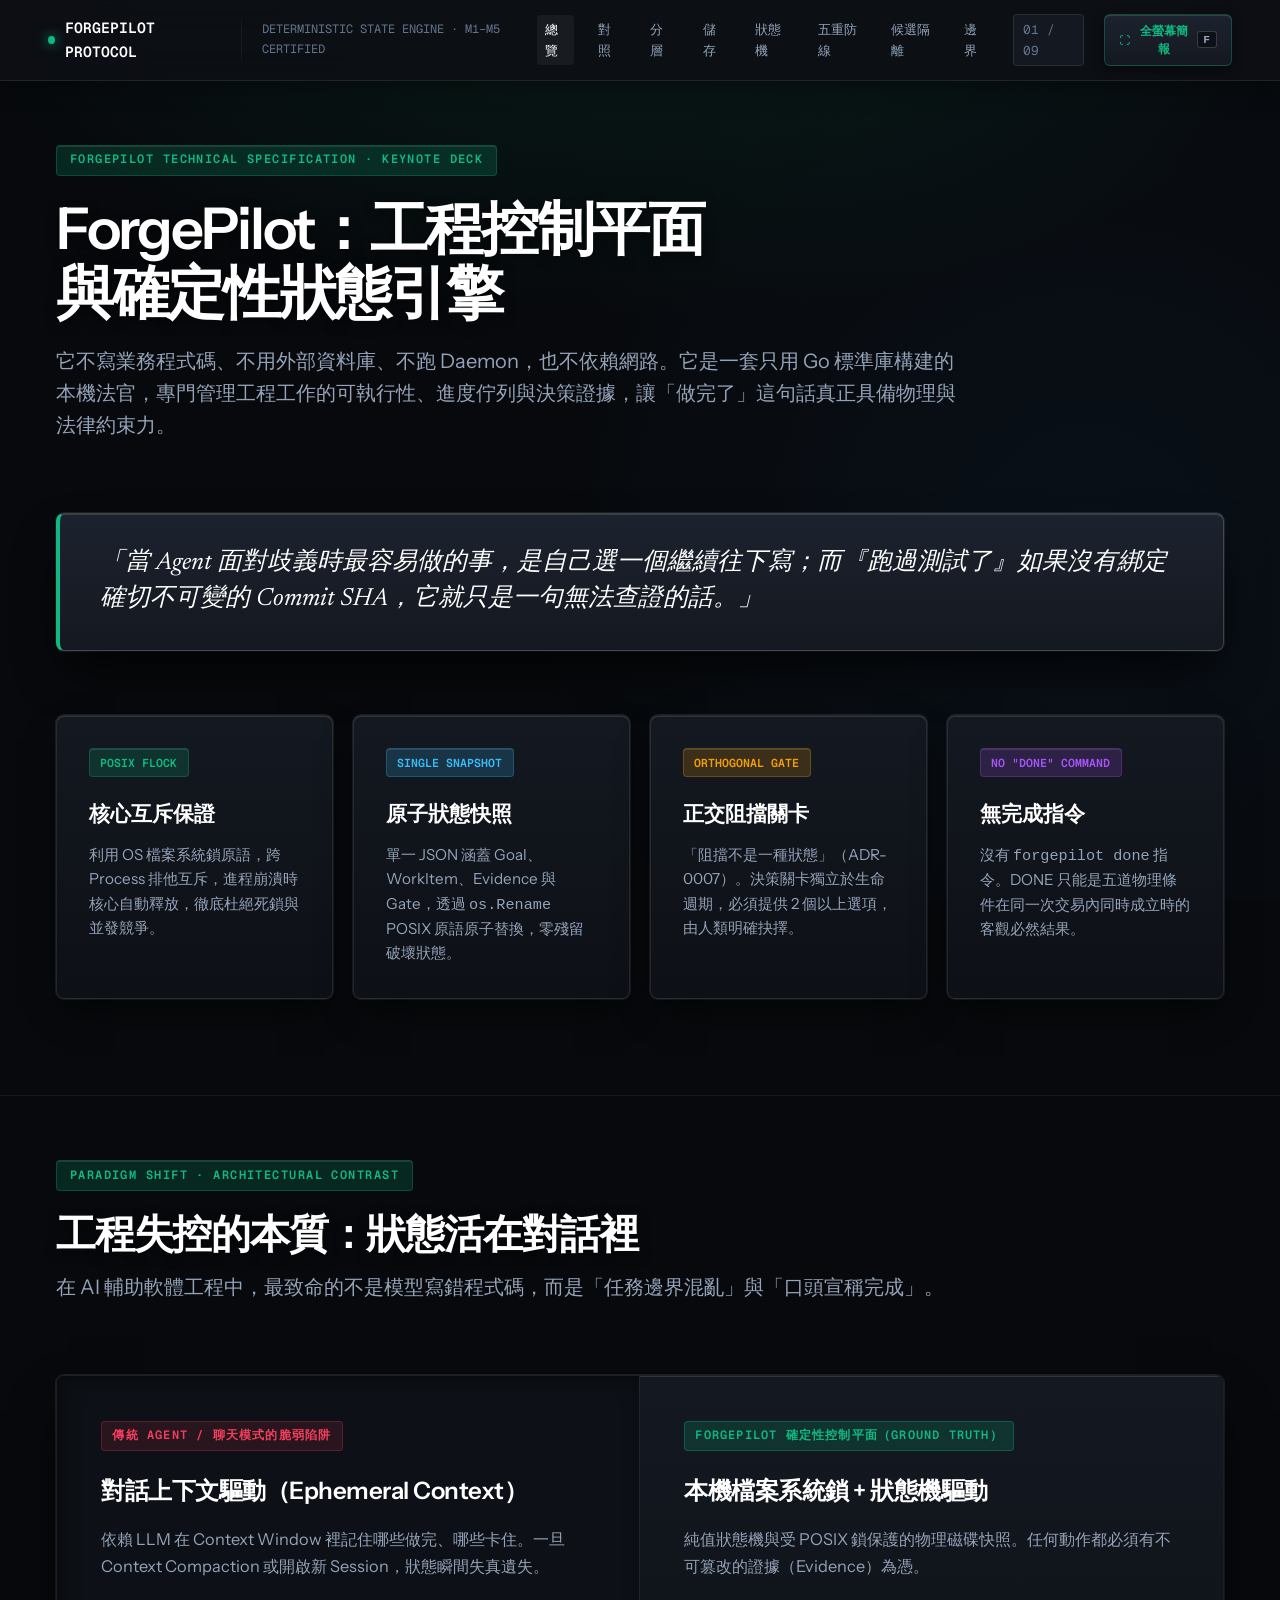
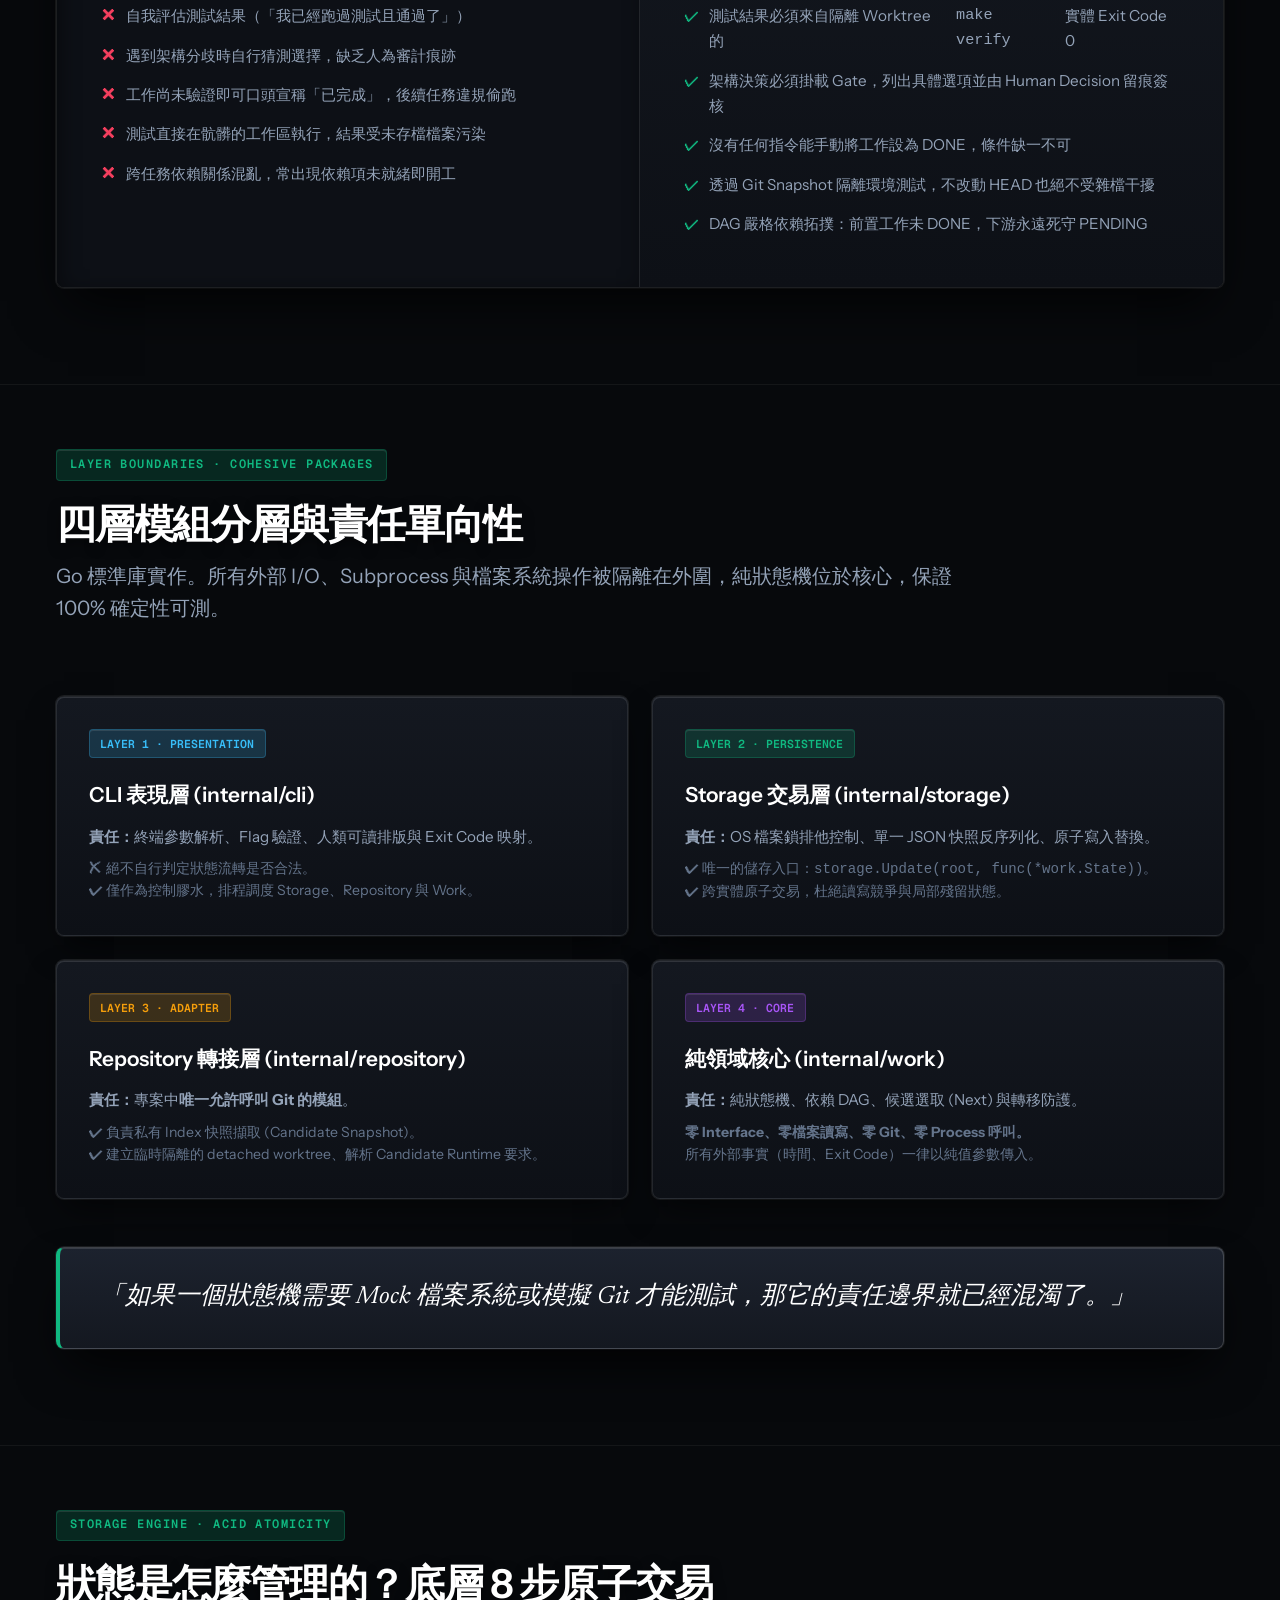
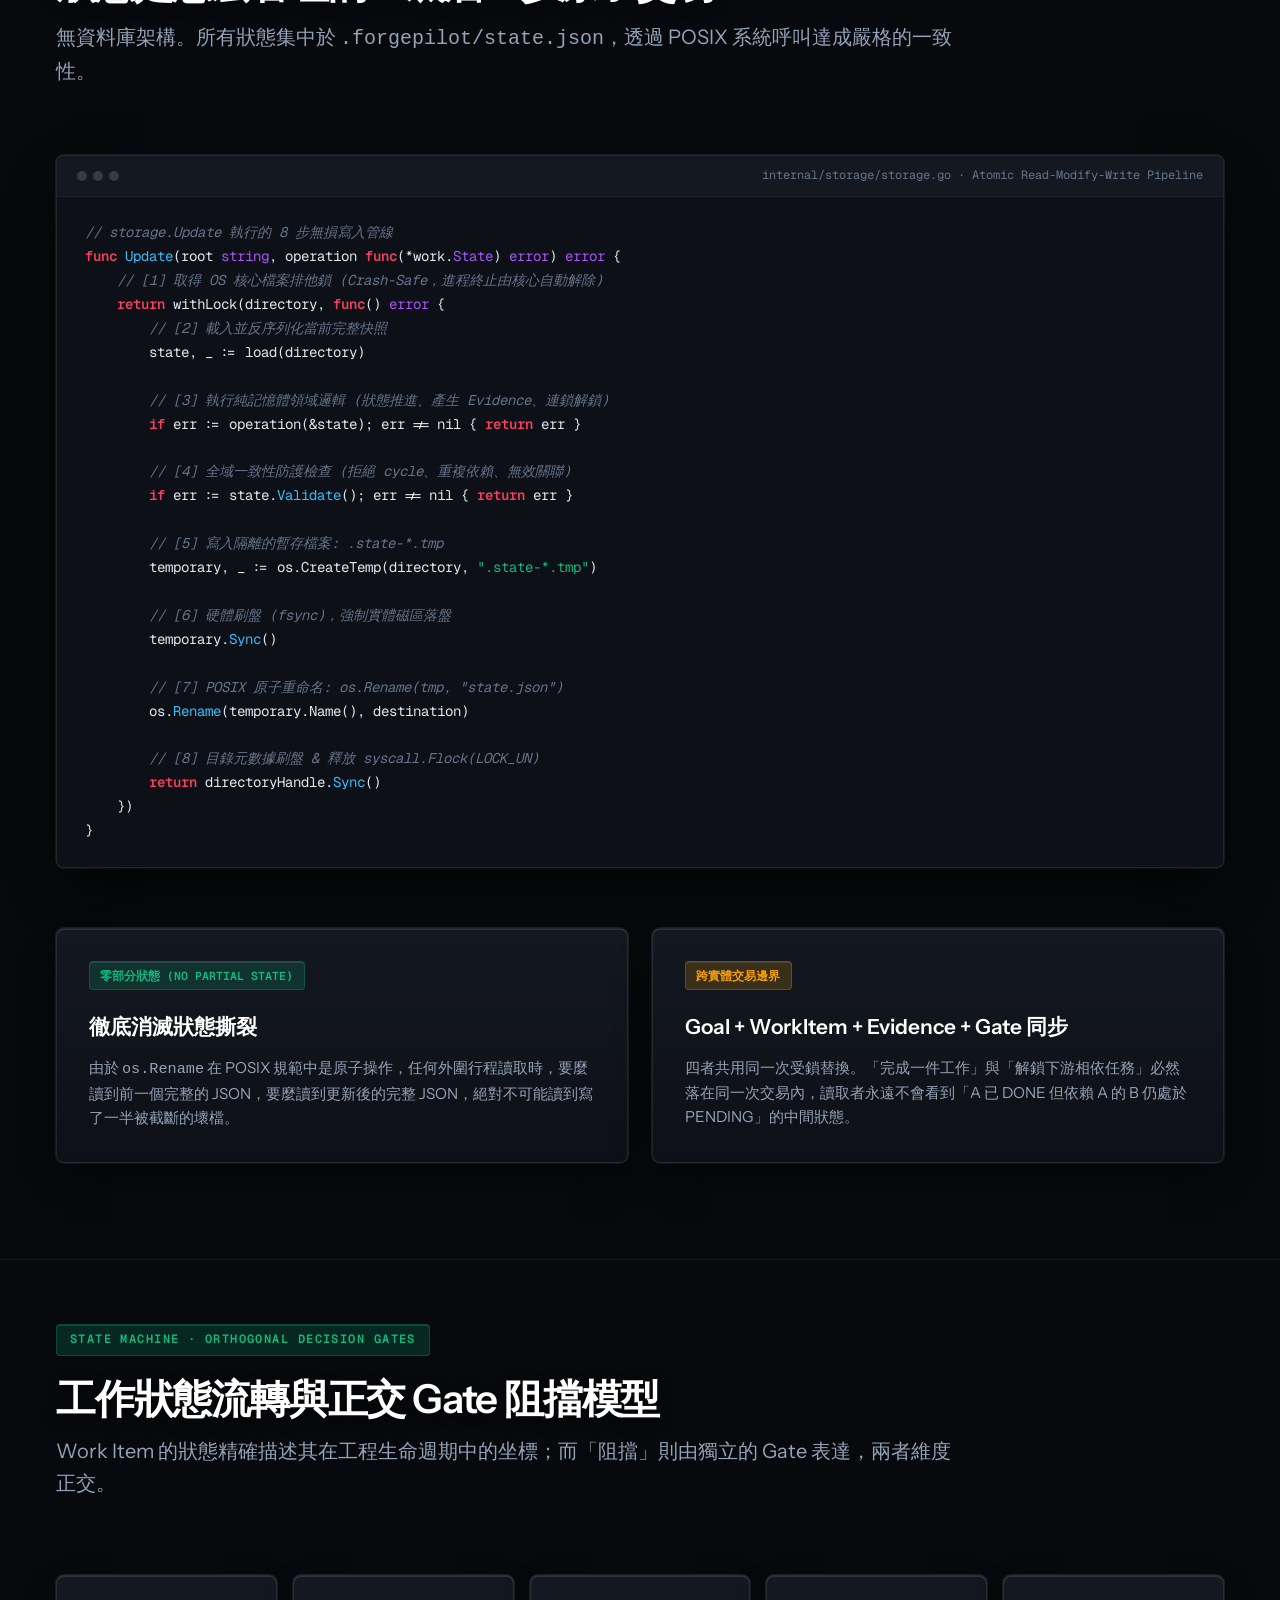
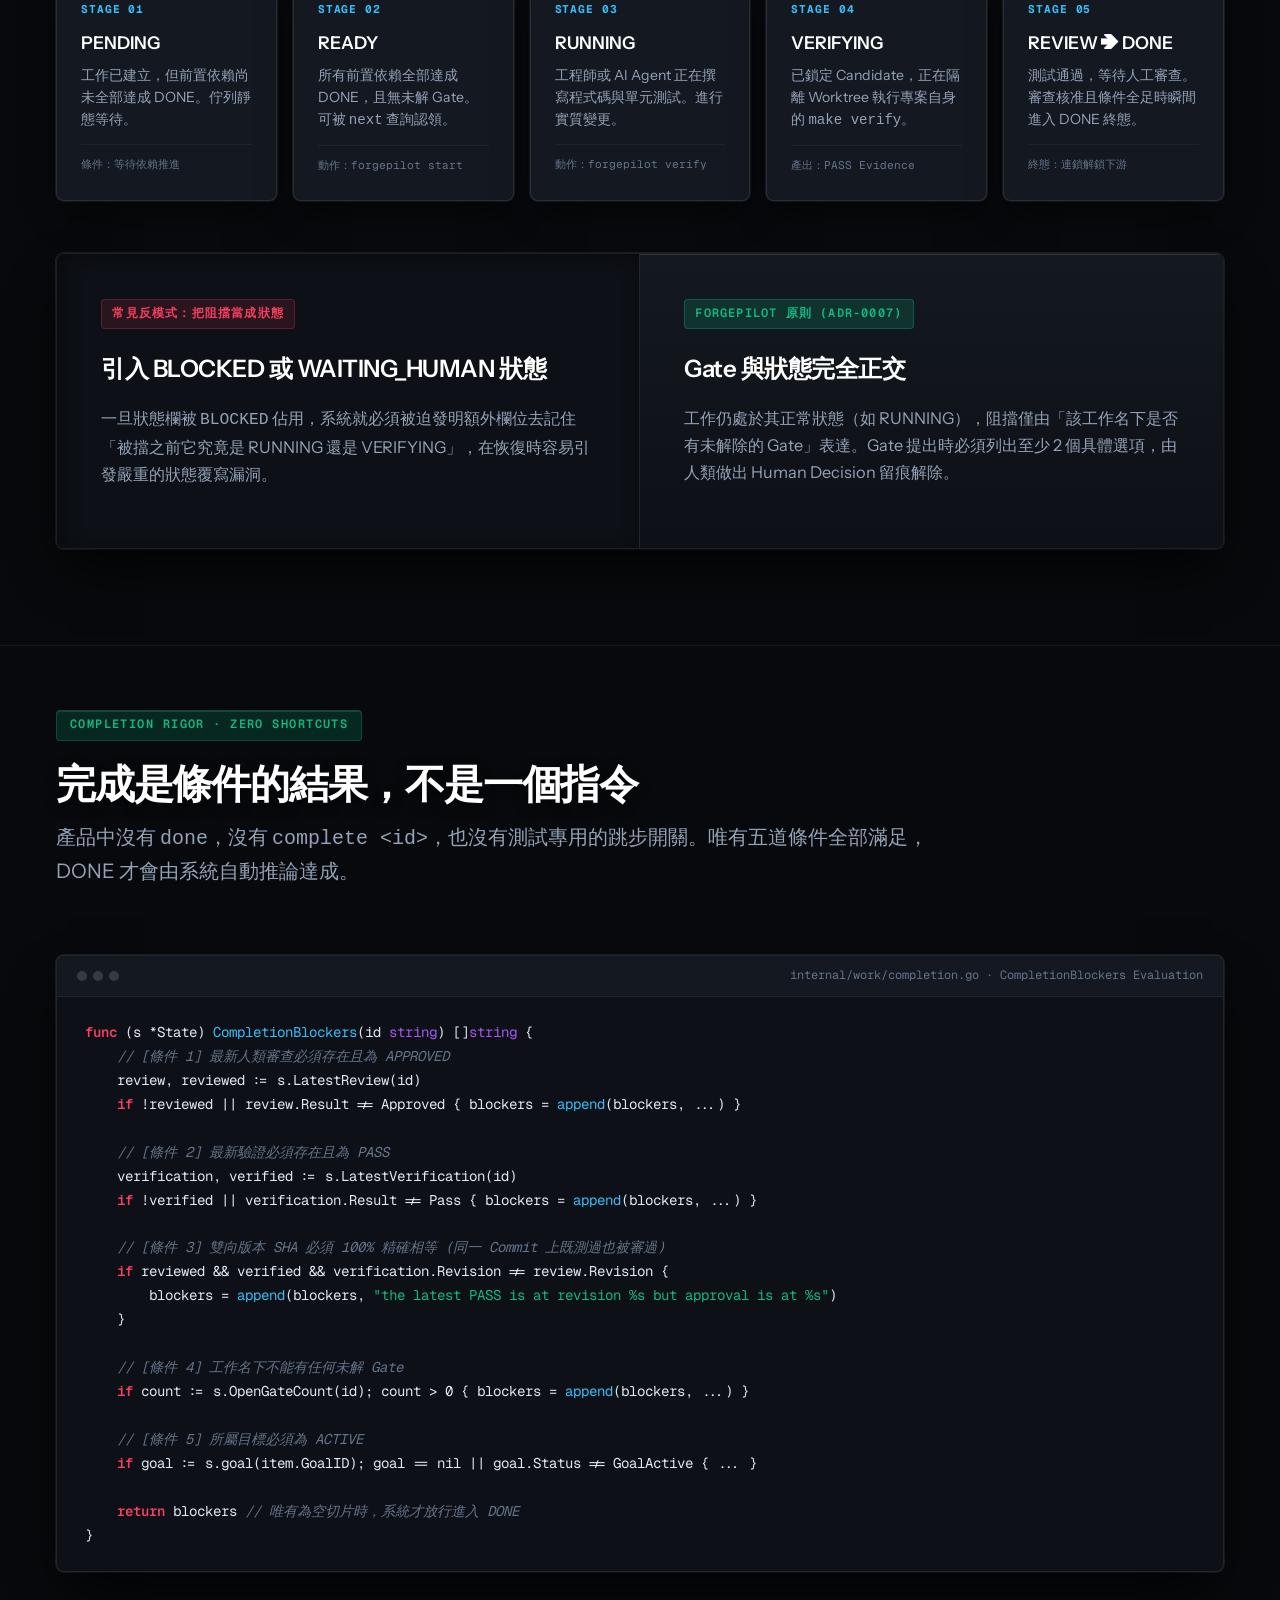
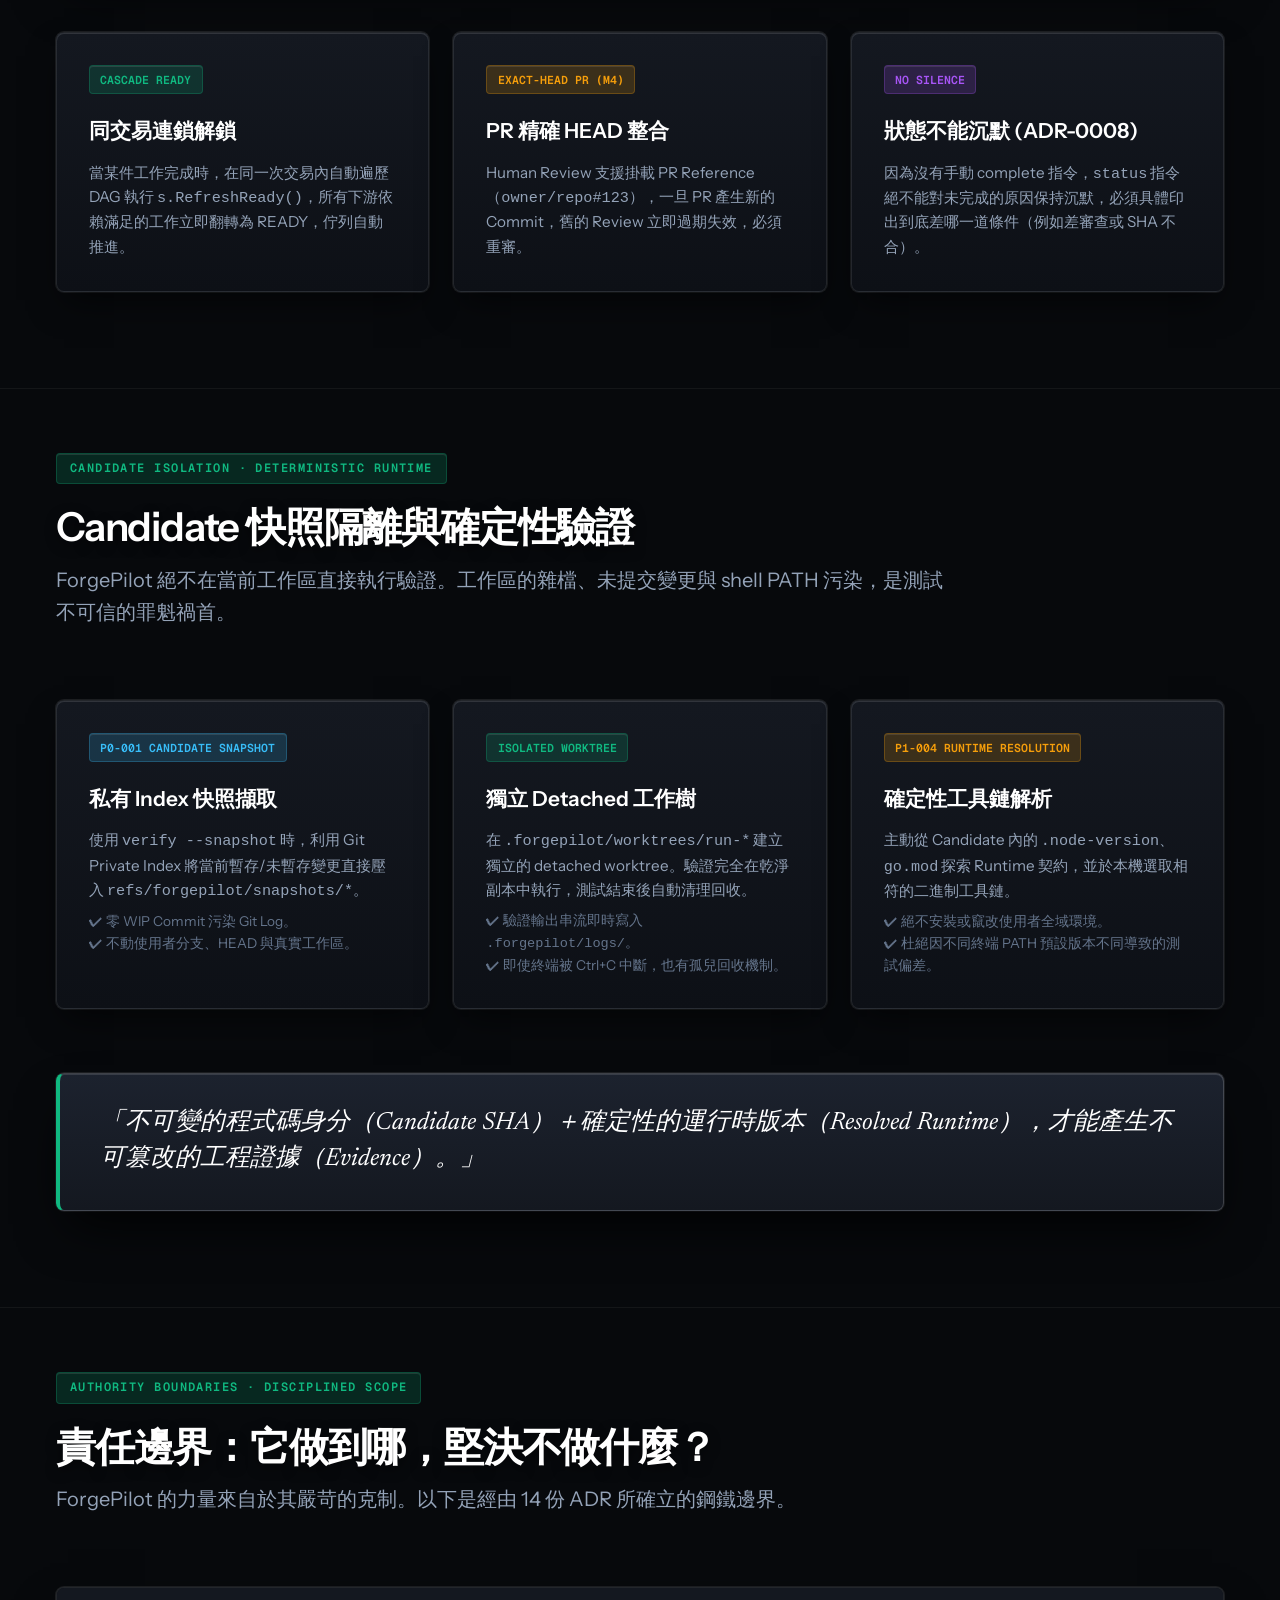
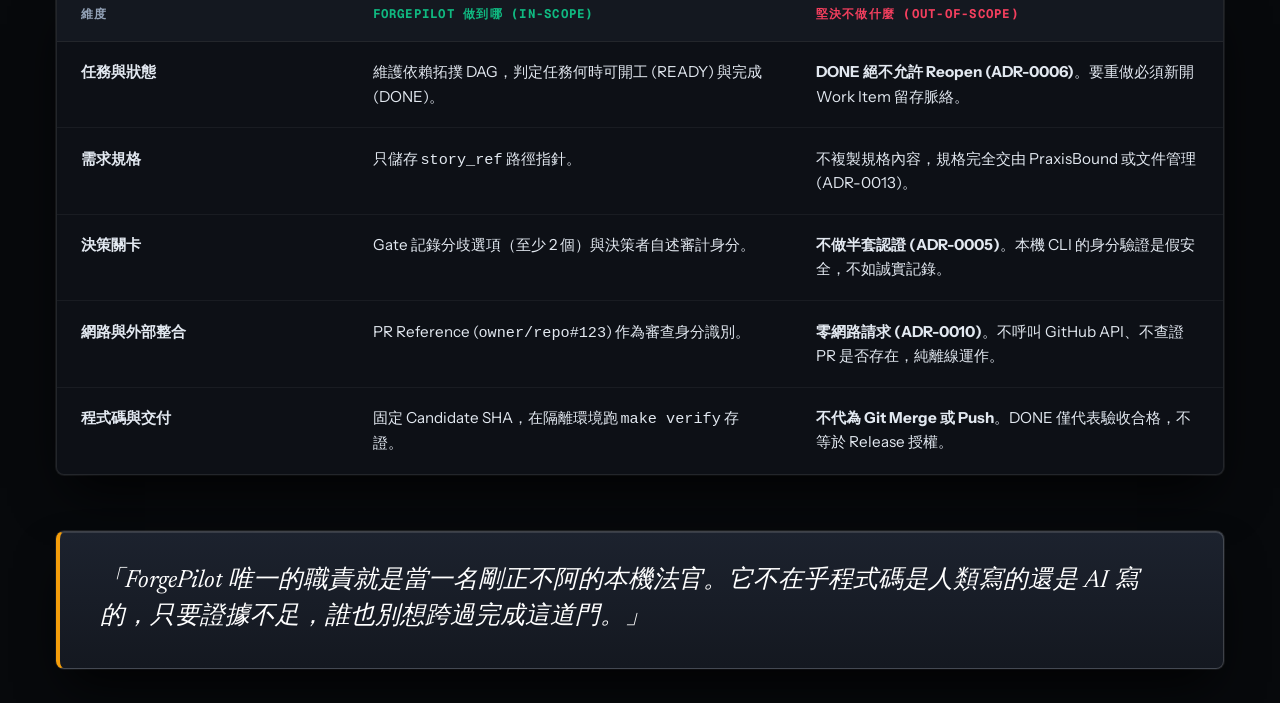
==== commit de9d9df8: "feat: [ repo ] align PraxisBound onboarding and Bootstrap contract" ====
--- a/docs/forgepilot-principles.html
+++ b/docs/forgepilot-principles.html
@@ -1035,7 +1035,7 @@
           <tr>
             <td><strong>需求規格</strong></td>
             <td>只儲存 <code>story_ref</code> 路徑指針。</td>
-            <td>不複製規格內容，規格完全交由 ForgeFlowV2 或文件管理 (ADR-0013)。</td>
+            <td>不複製規格內容，規格完全交由 PraxisBound 或文件管理 (ADR-0013)。</td>
           </tr>
           <tr>
             <td><strong>決策關卡</strong></td>
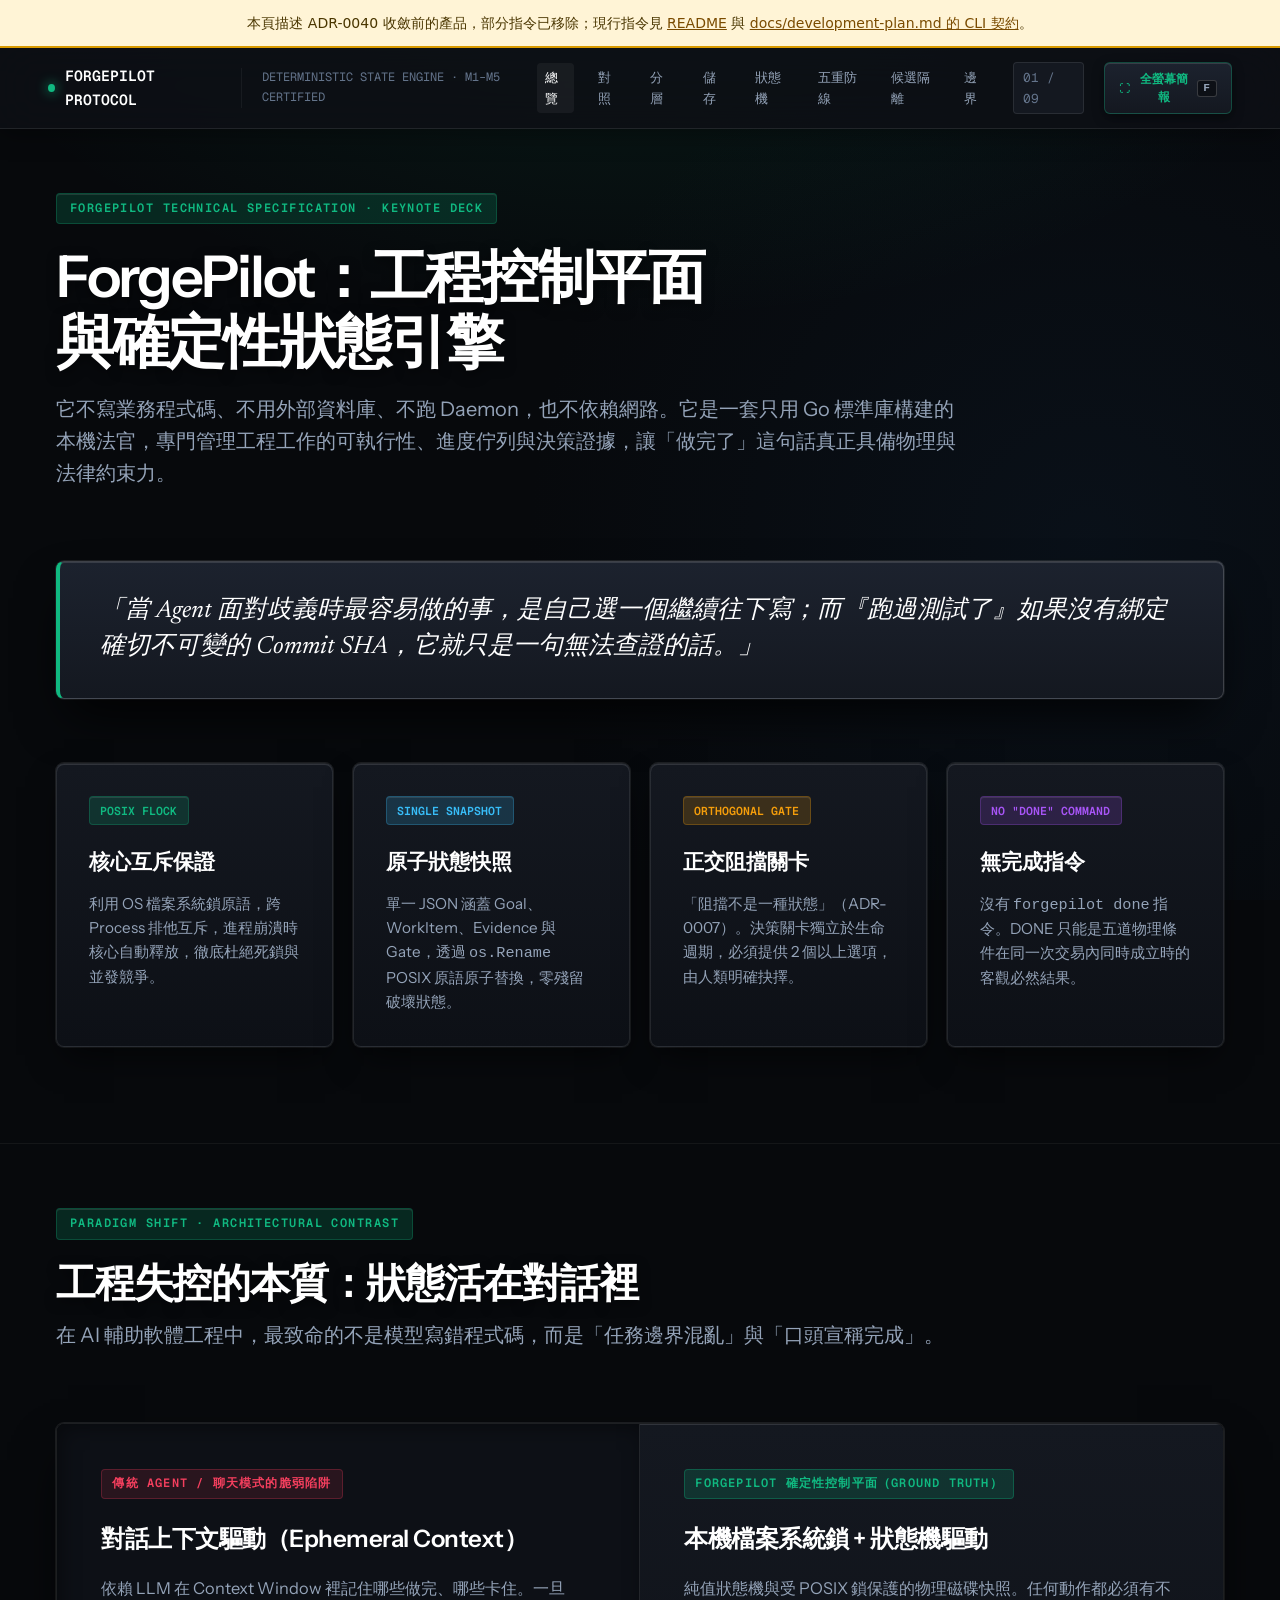
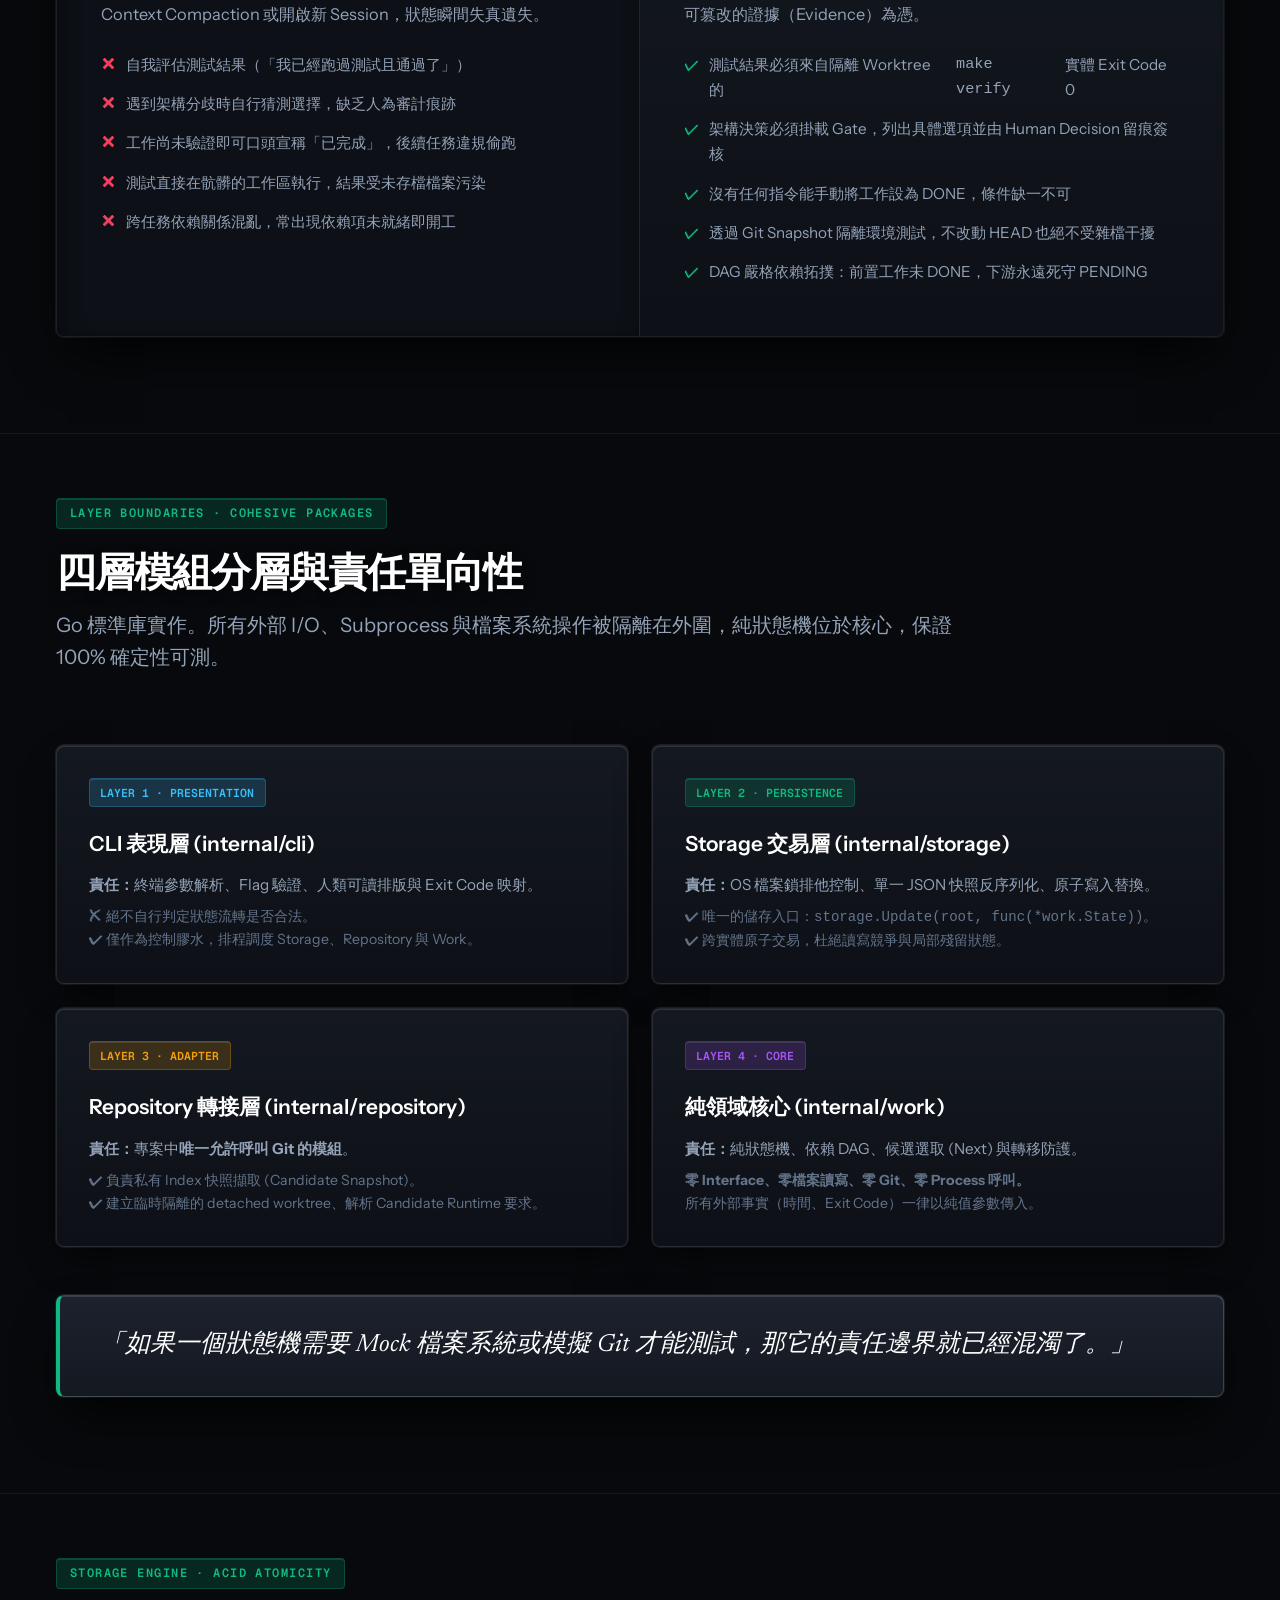
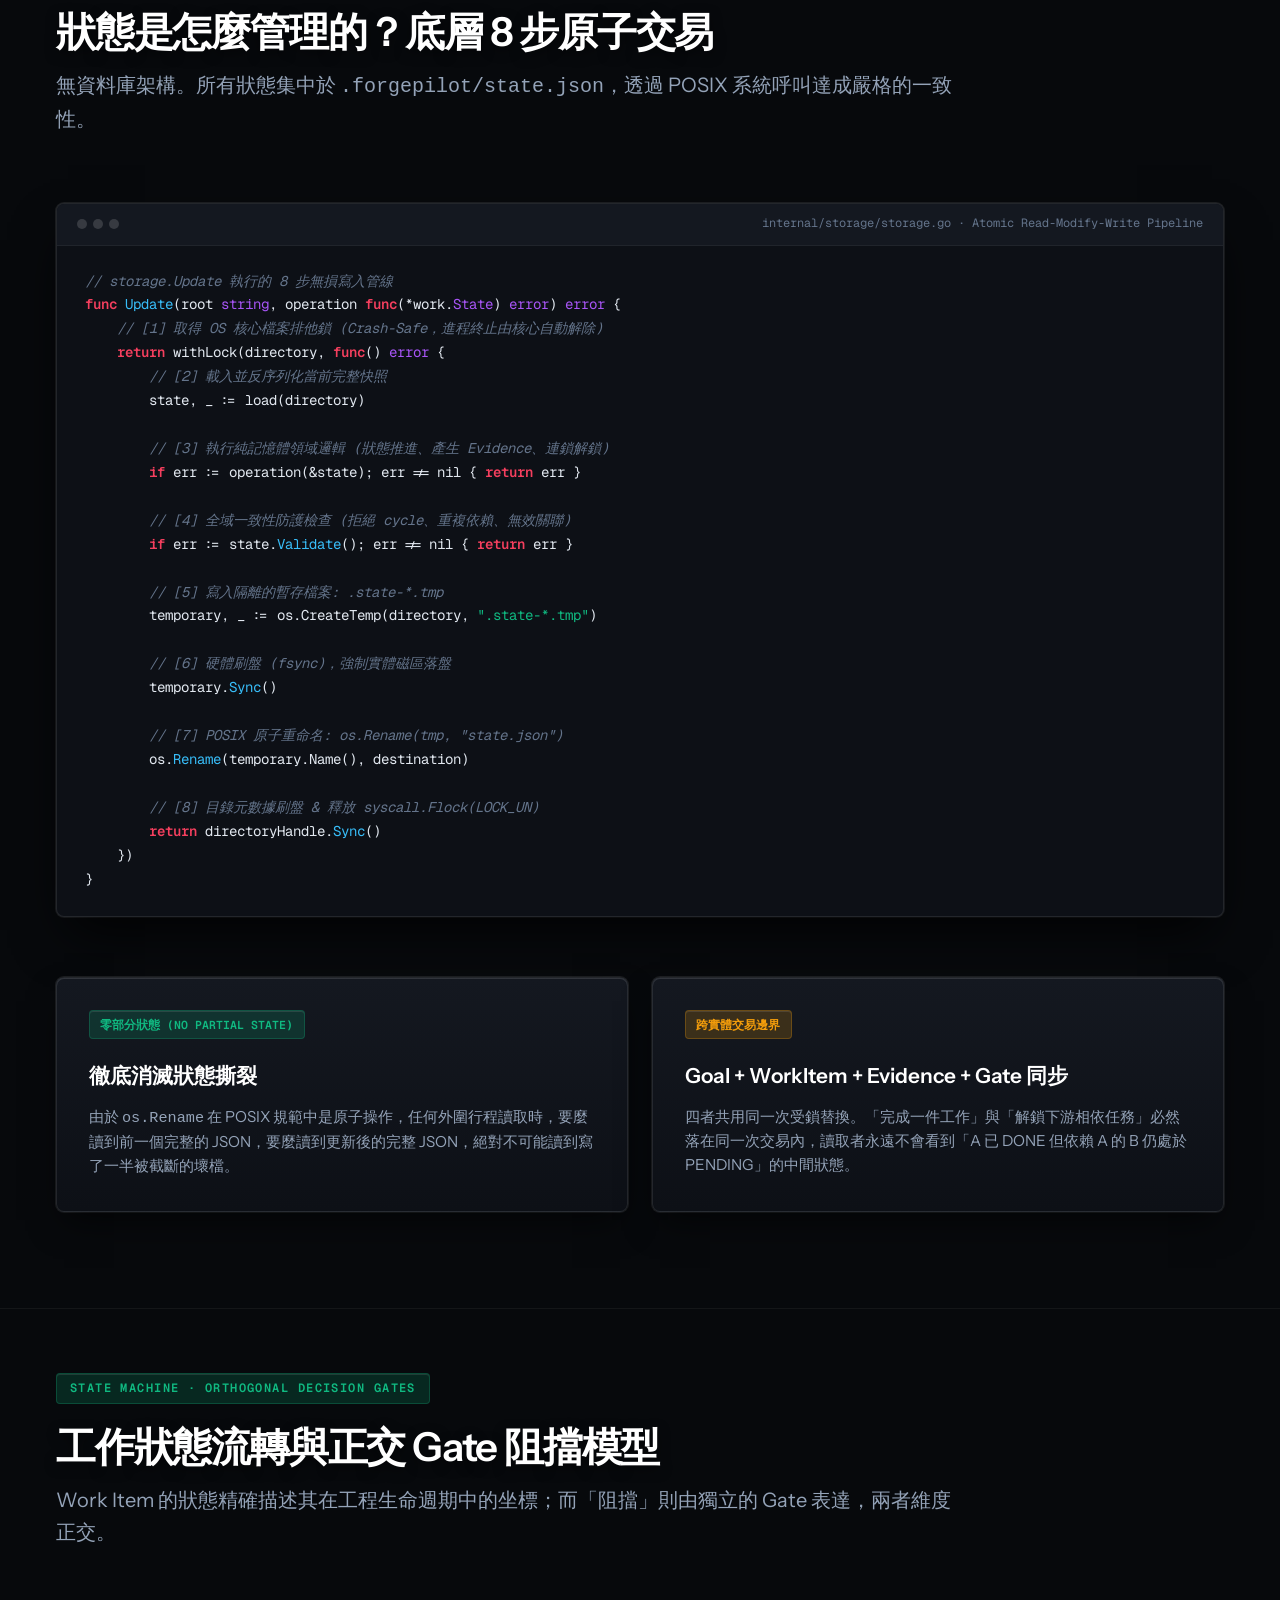
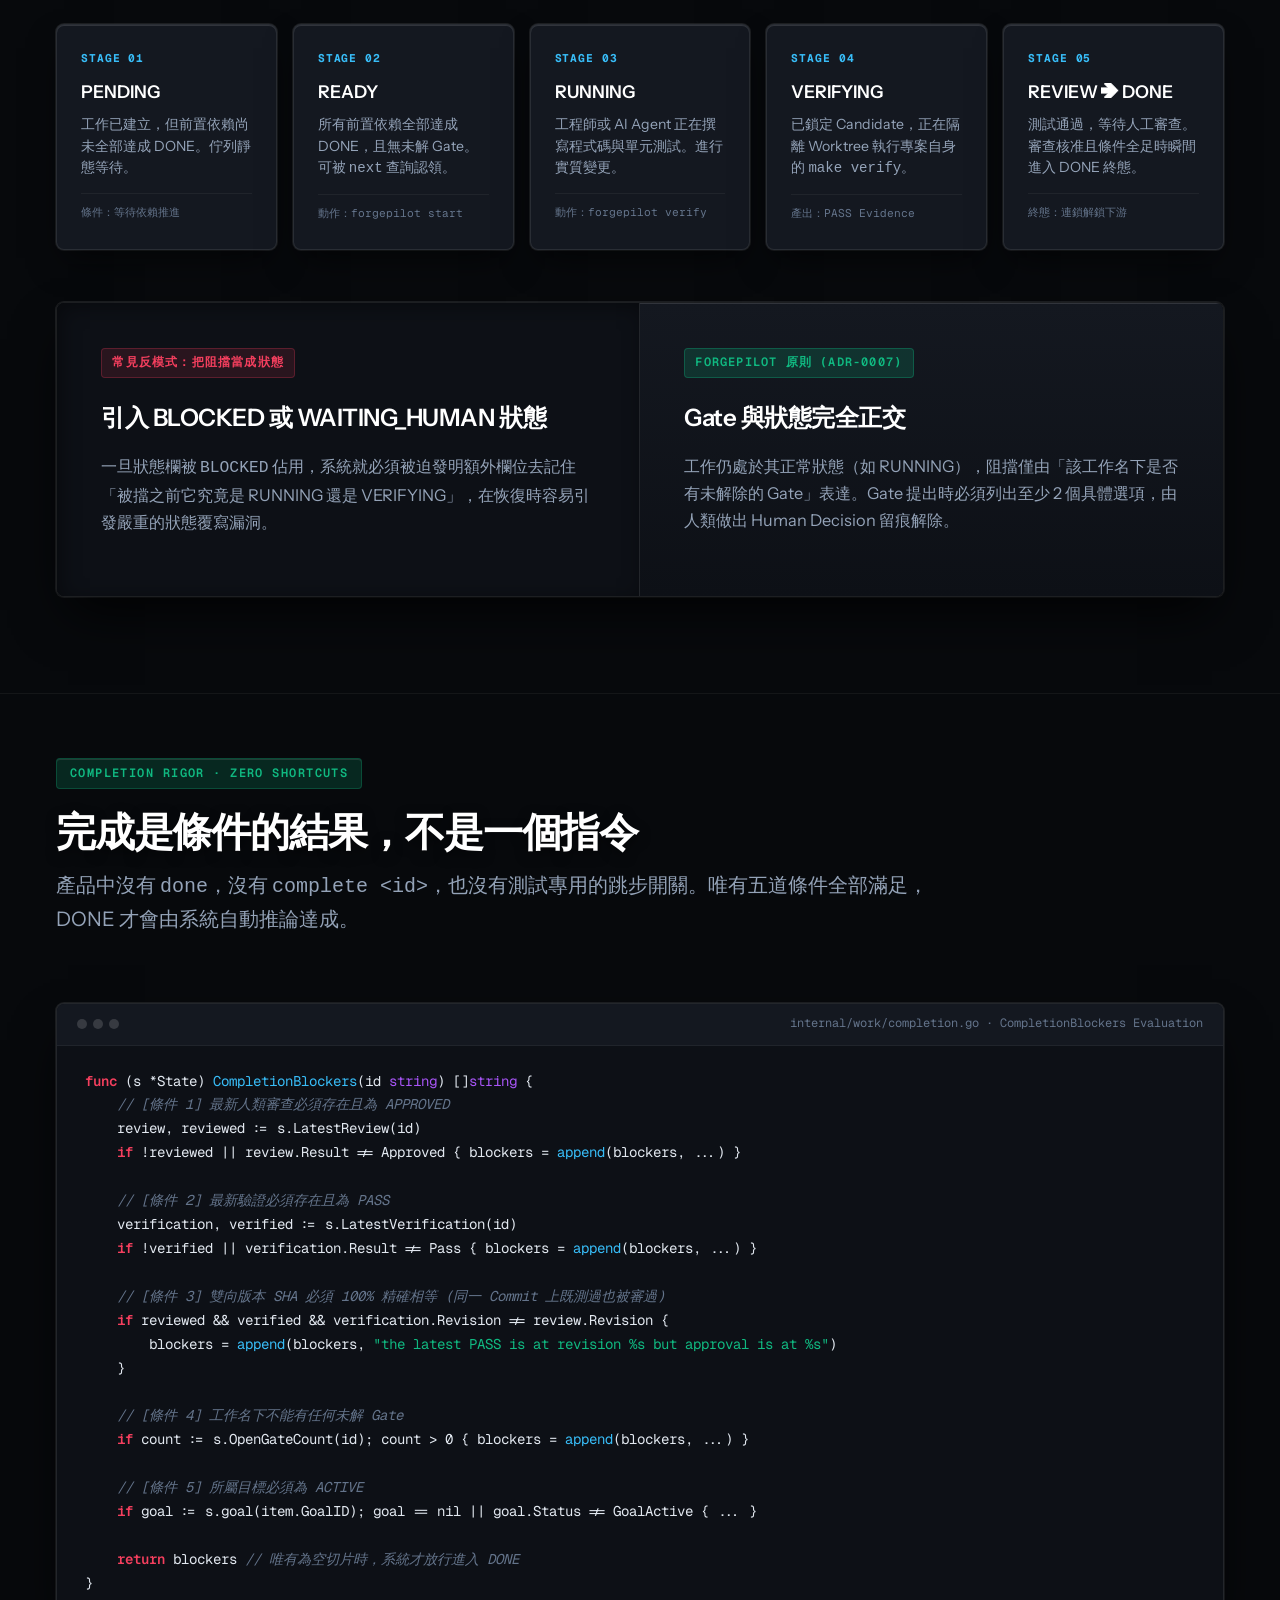
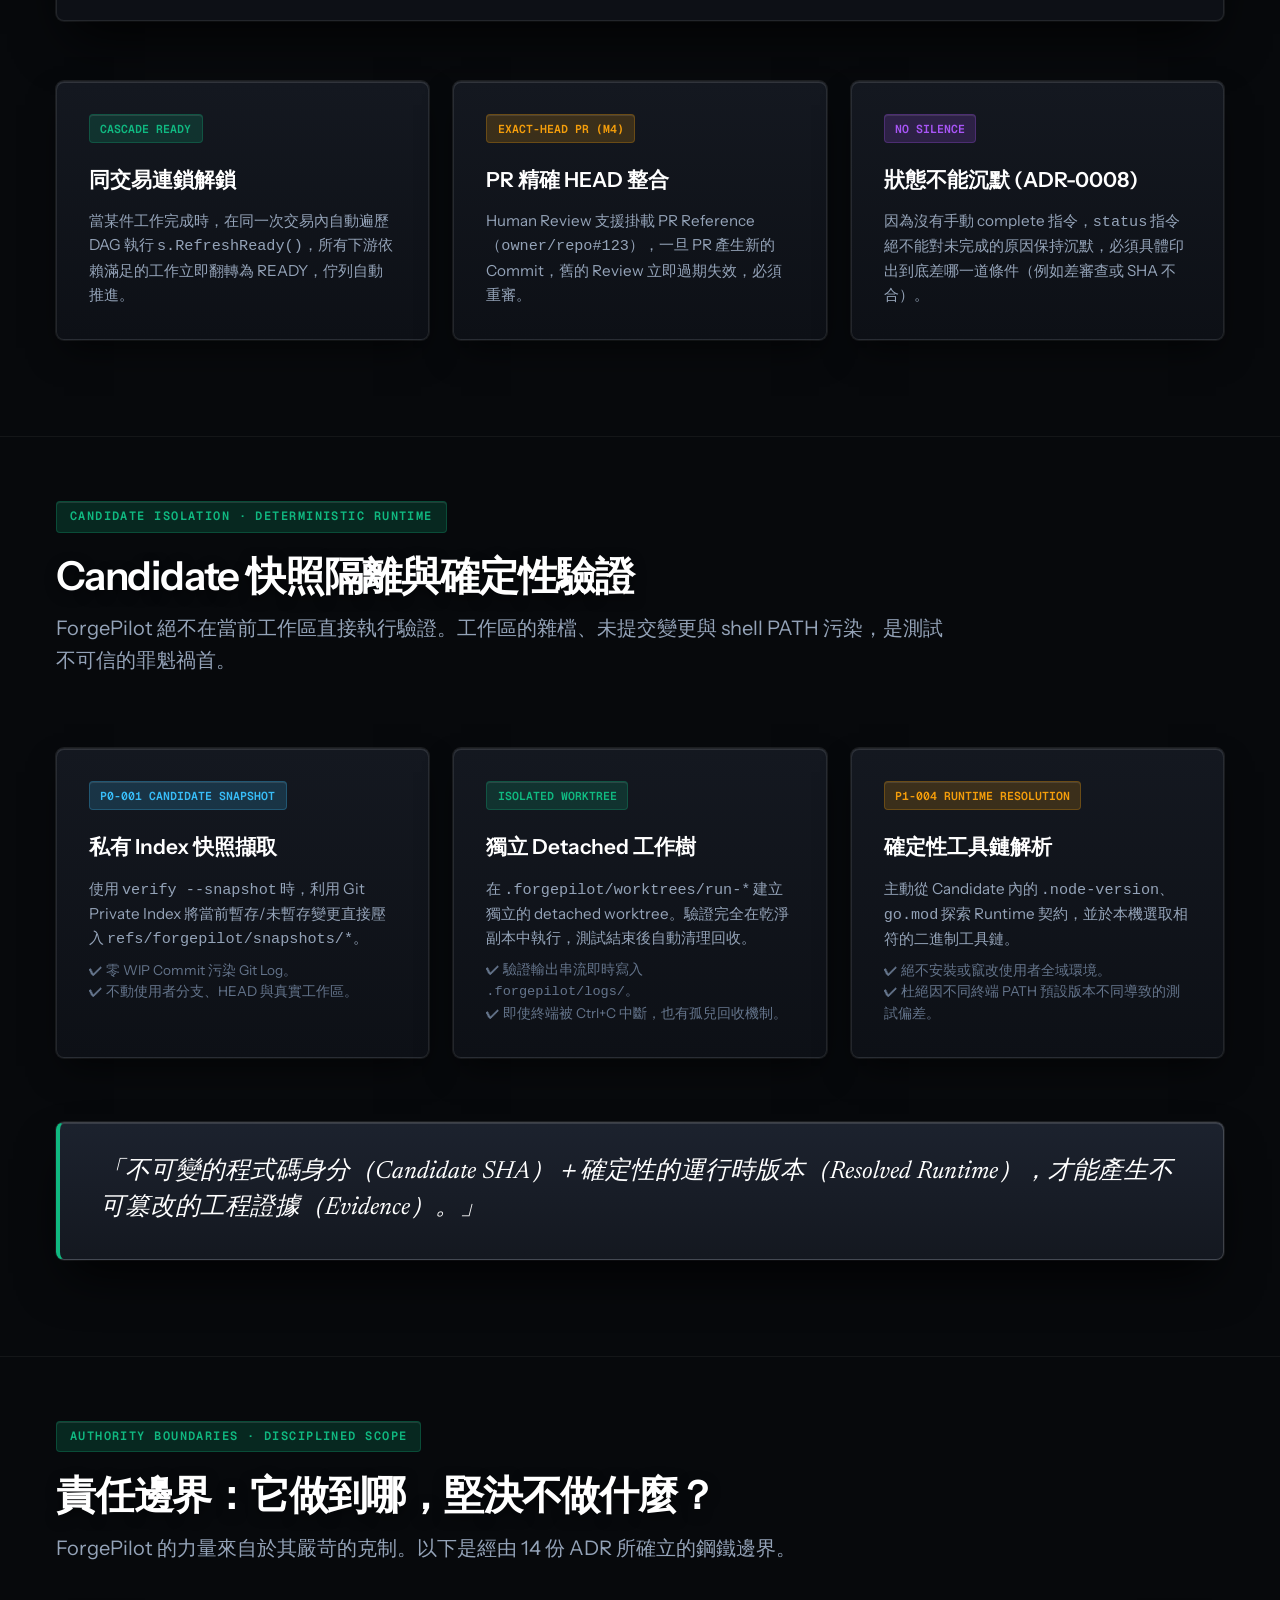
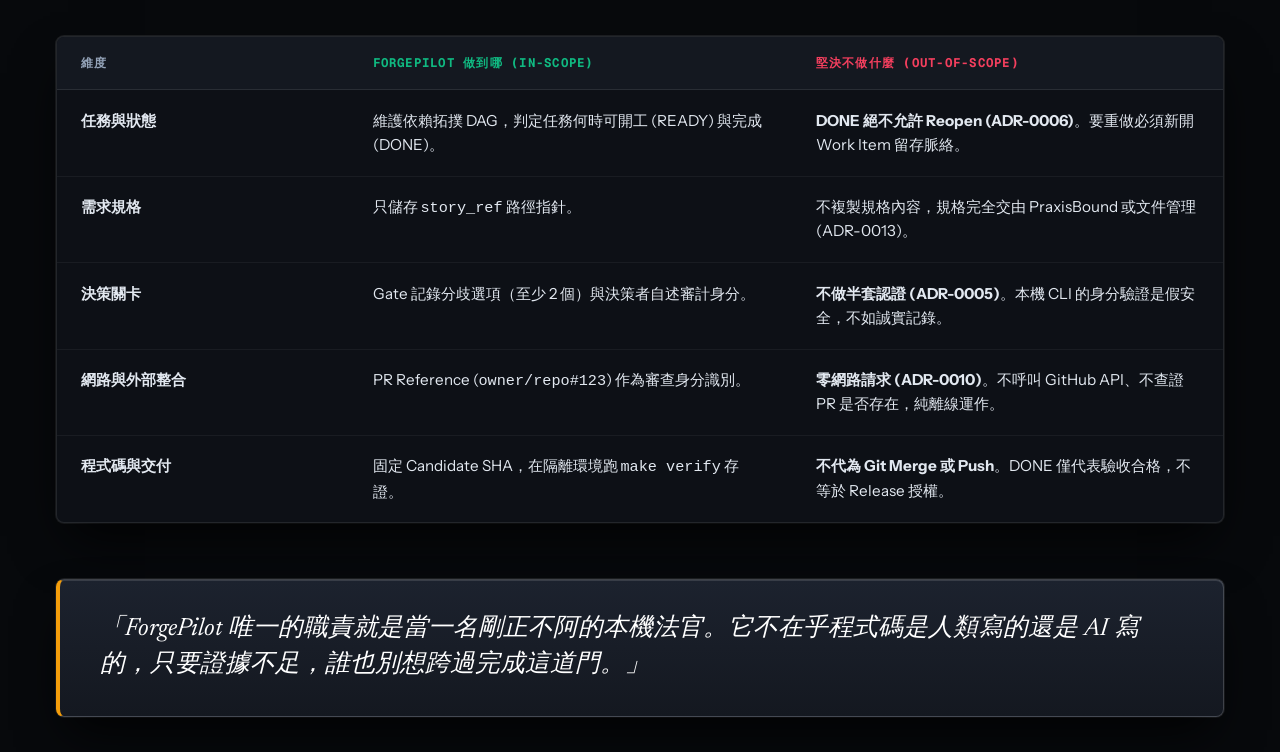
==== commit 410b0b74: "docs: [ repo ] flag pre-ADR-0040 pages and drop stale leftovers Add a notice block to the site pages" ====
--- a/docs/forgepilot-principles.html
+++ b/docs/forgepilot-principles.html
@@ -625,6 +625,7 @@
   </style>
 </head>
 <body>
+<div role="note" class="adr0040-notice" style="margin:0;padding:12px 20px;background:#fff4d6;color:#4a3600;border-bottom:2px solid #d99a00;font:500 14px/1.6 system-ui,-apple-system,'Segoe UI',sans-serif;text-align:center;position:relative;z-index:1000;">本頁描述 ADR-0040 收斂前的產品，部分指令已移除；現行指令見 <a href="../README.md" style="color:#7a4b00;text-decoration:underline;">README</a> 與 <a href="development-plan.md#cli-契約" style="color:#7a4b00;text-decoration:underline;">docs/development-plan.md 的 CLI 契約</a>。</div>
 
   <!-- 頂部控制列 -->
   <header class="deck-bar">
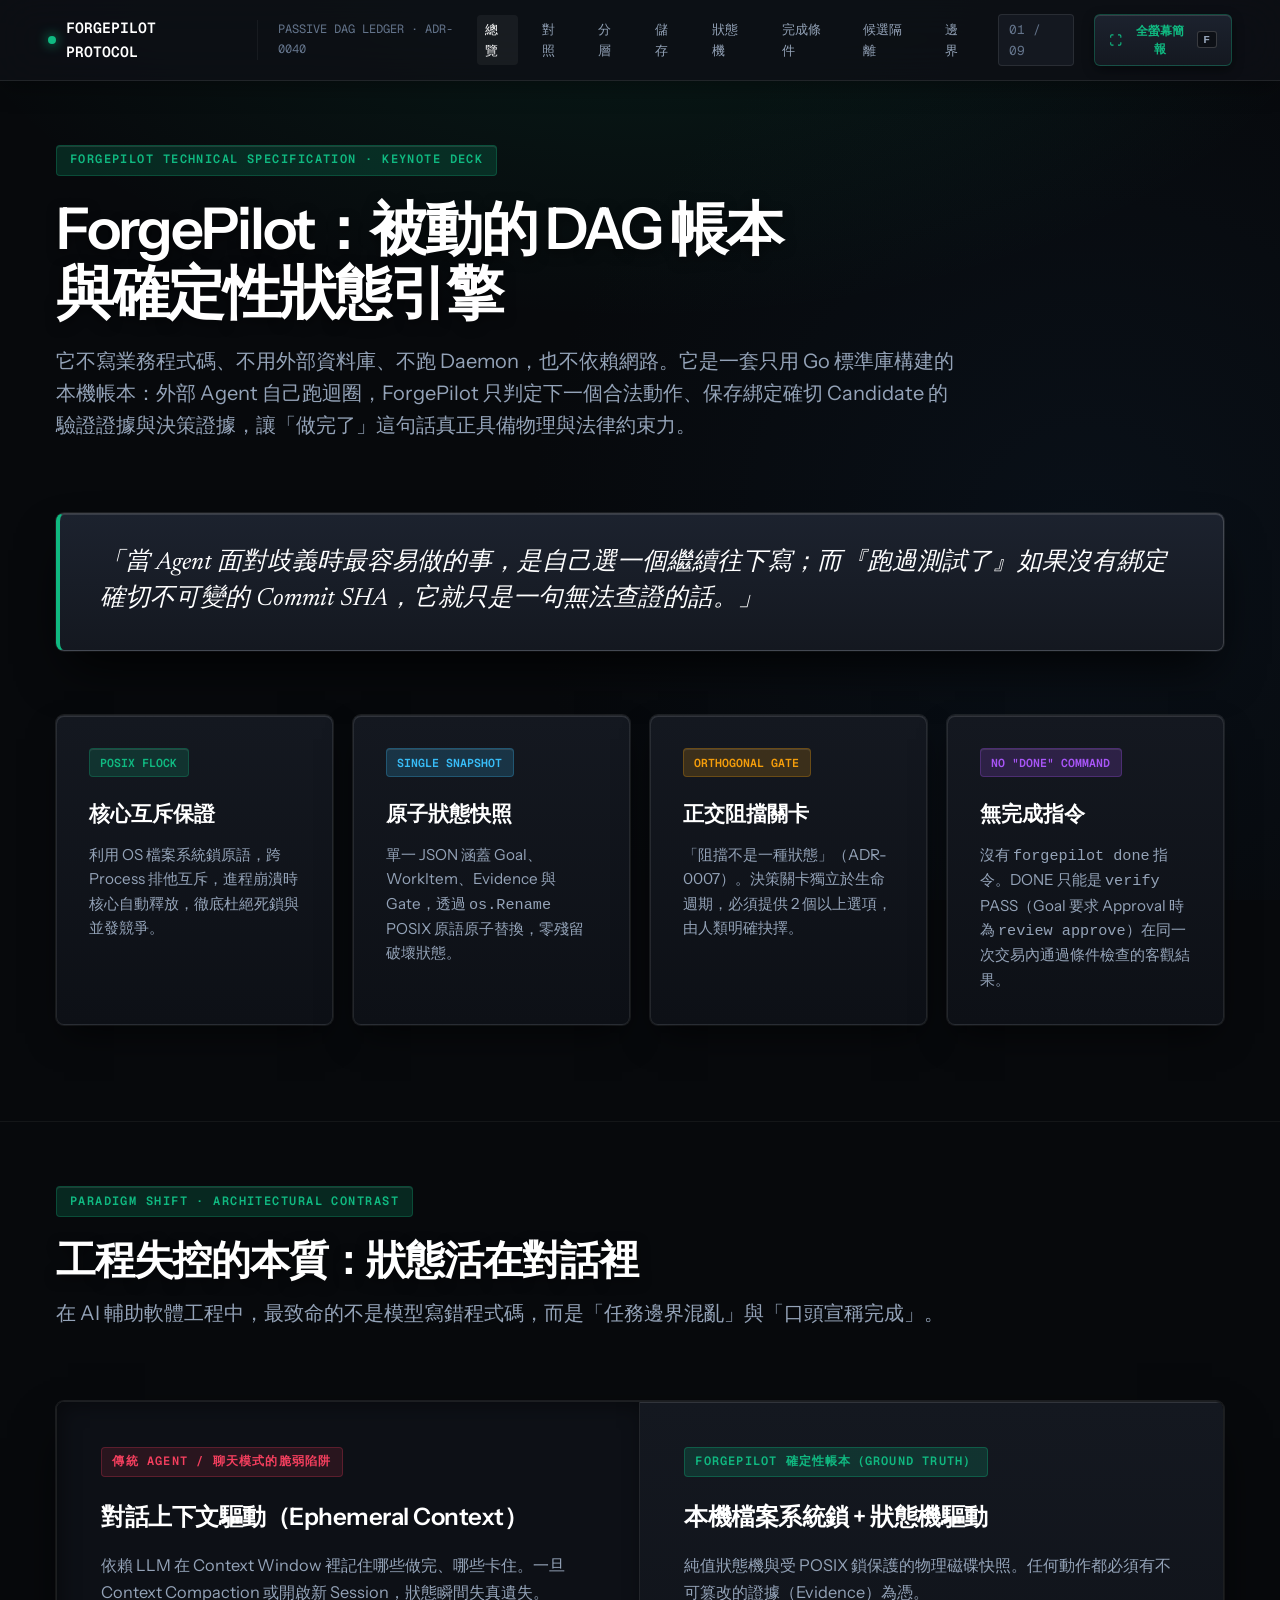
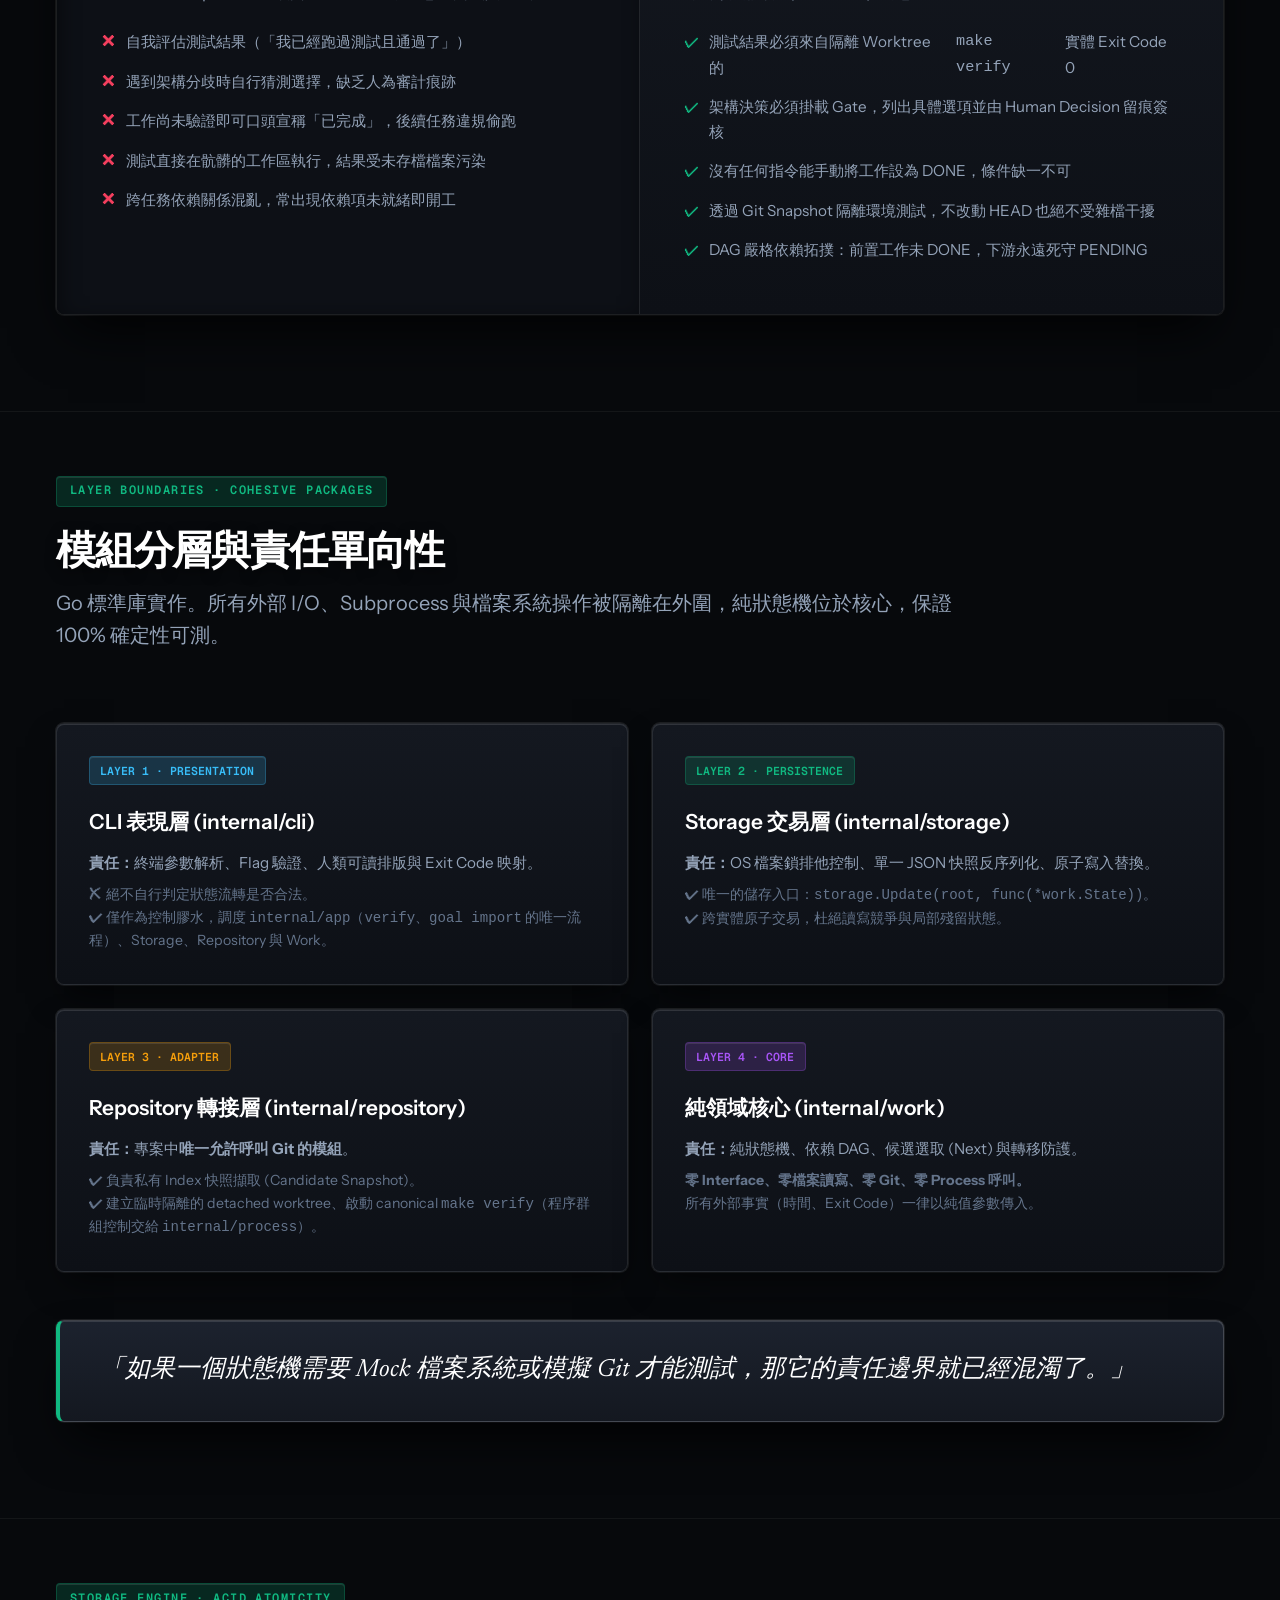
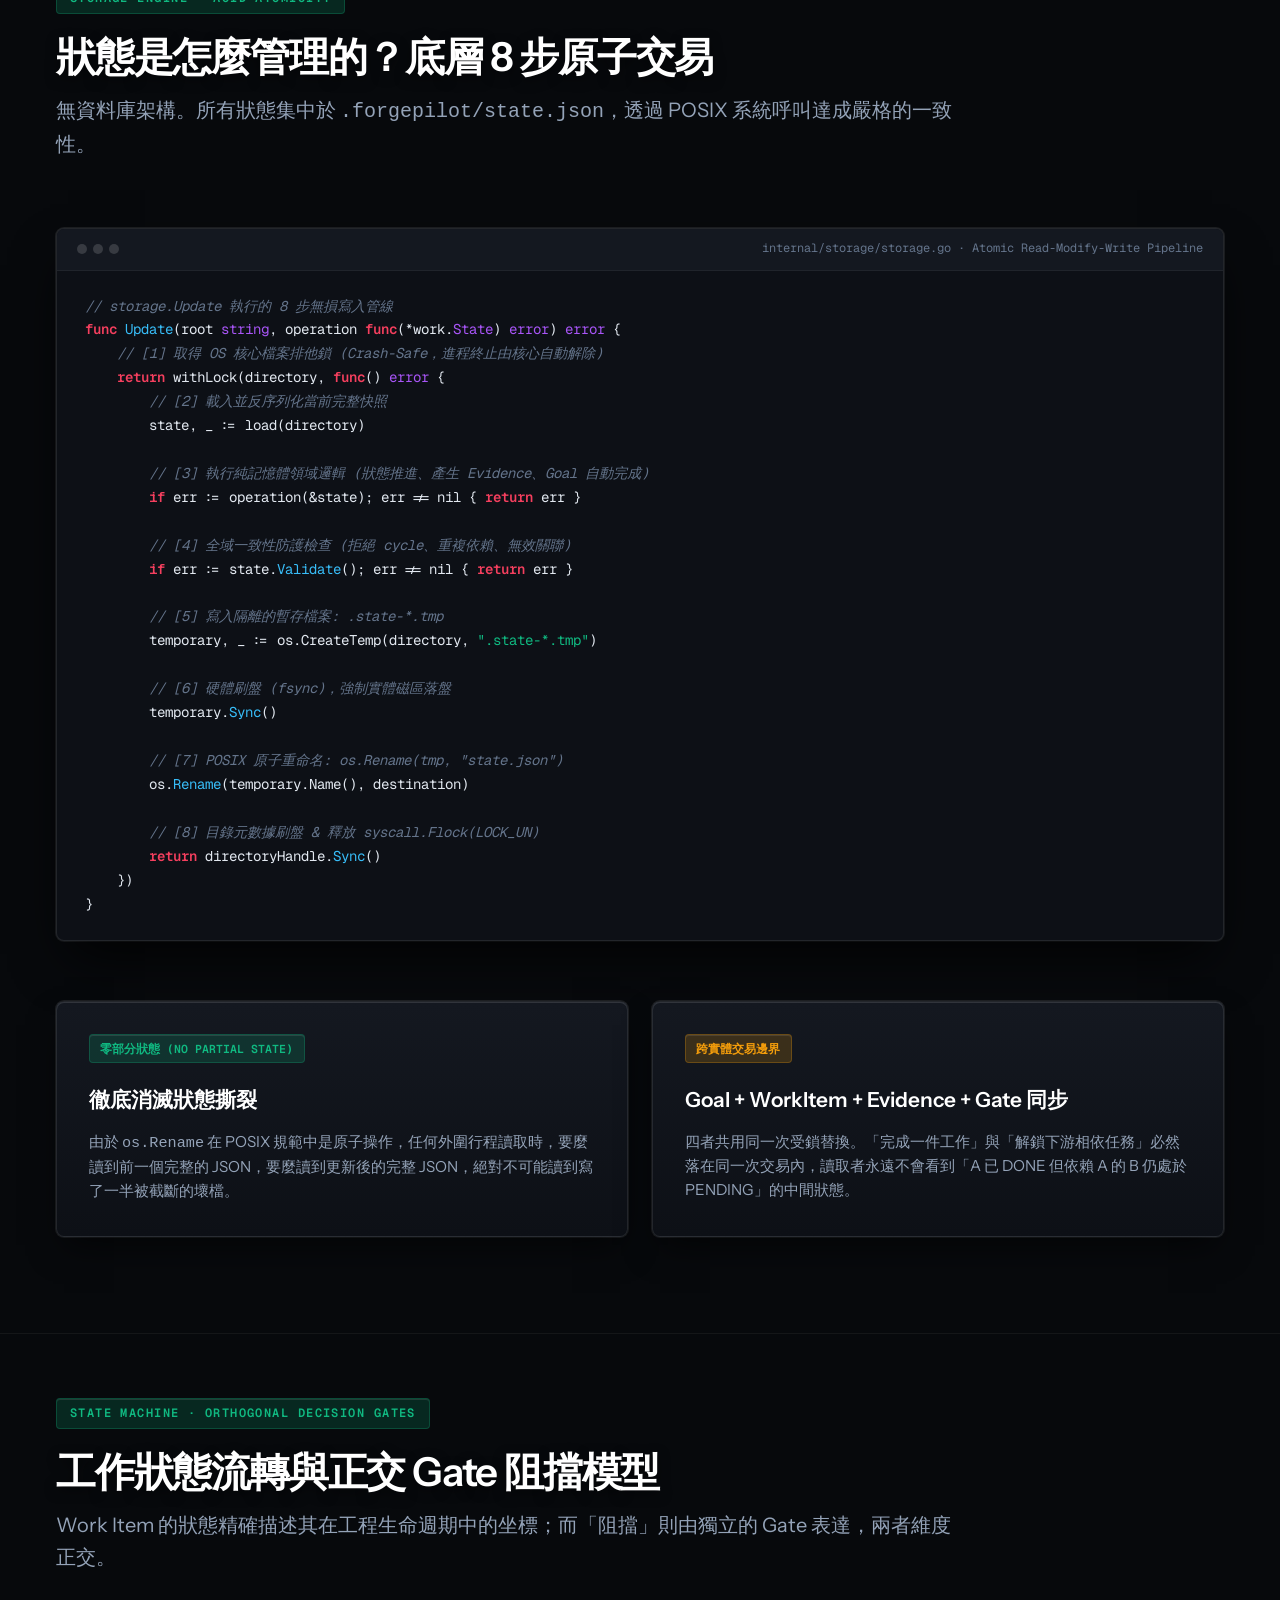
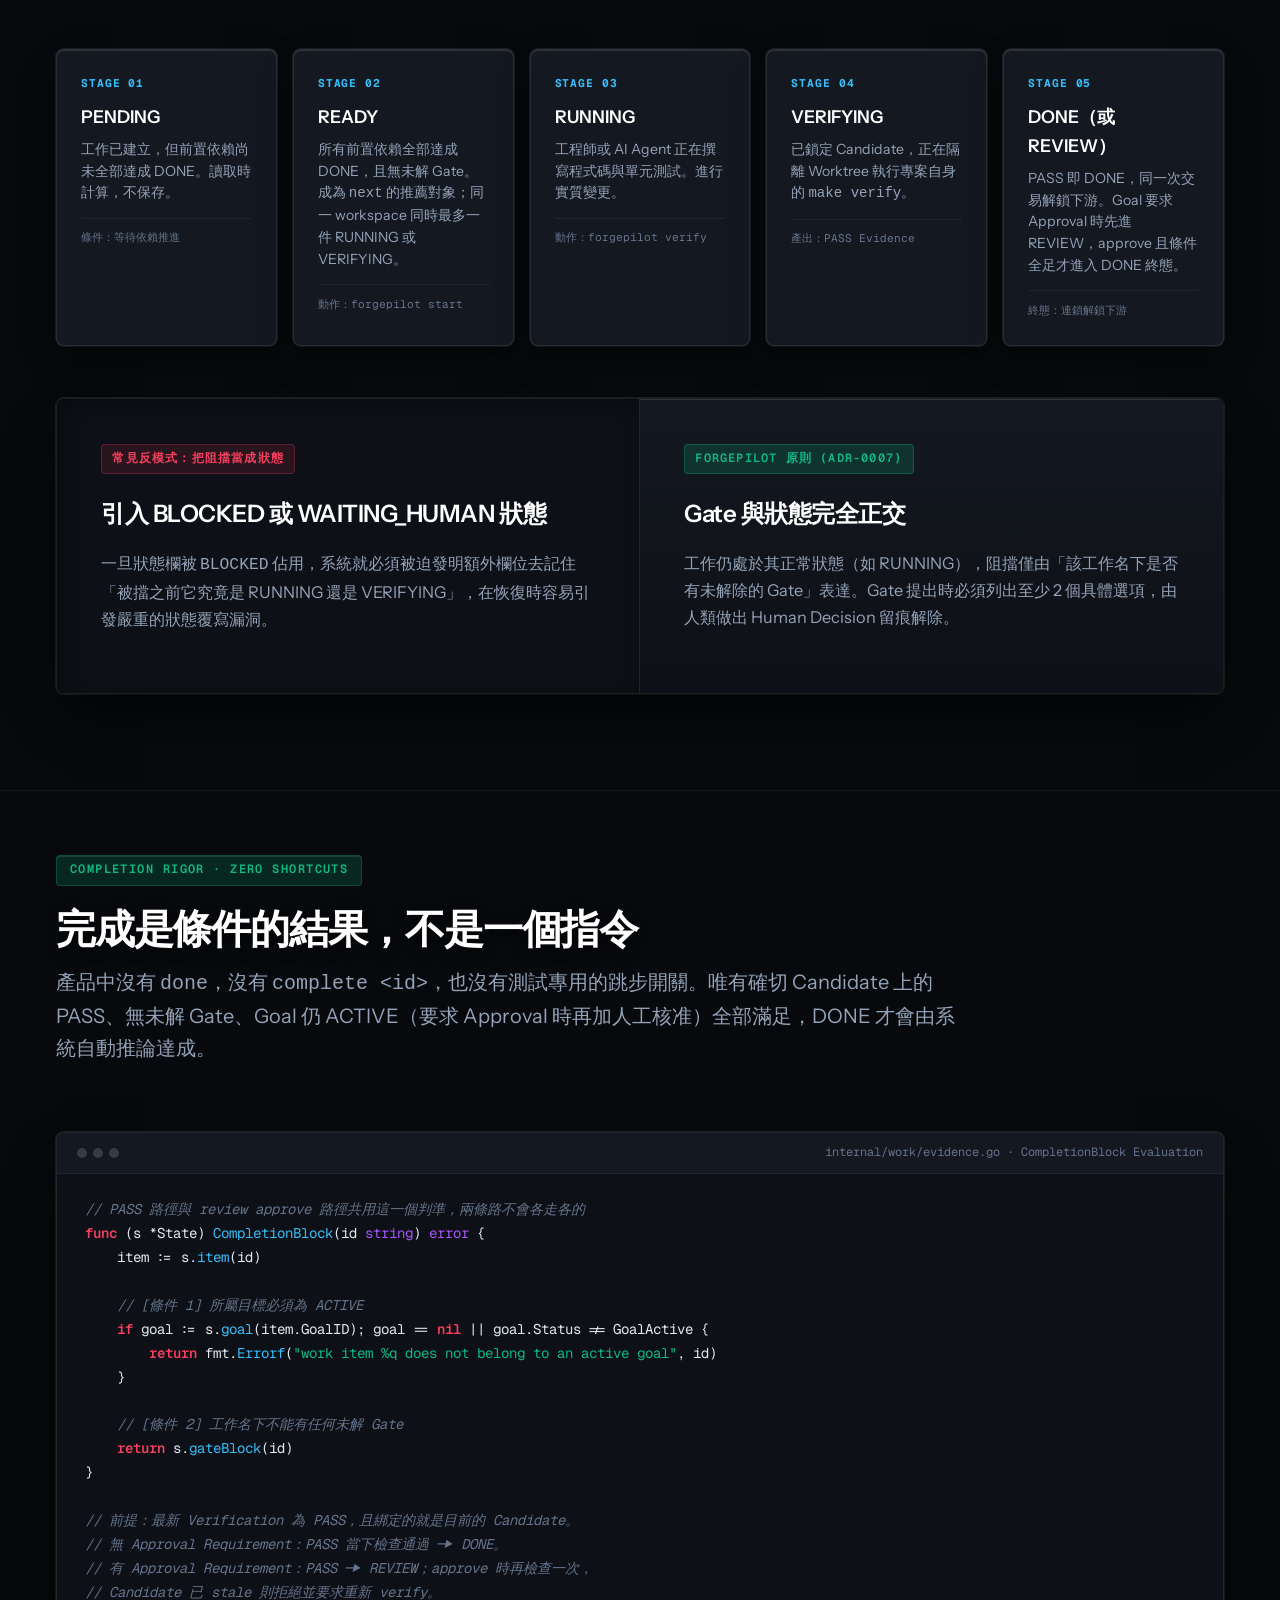
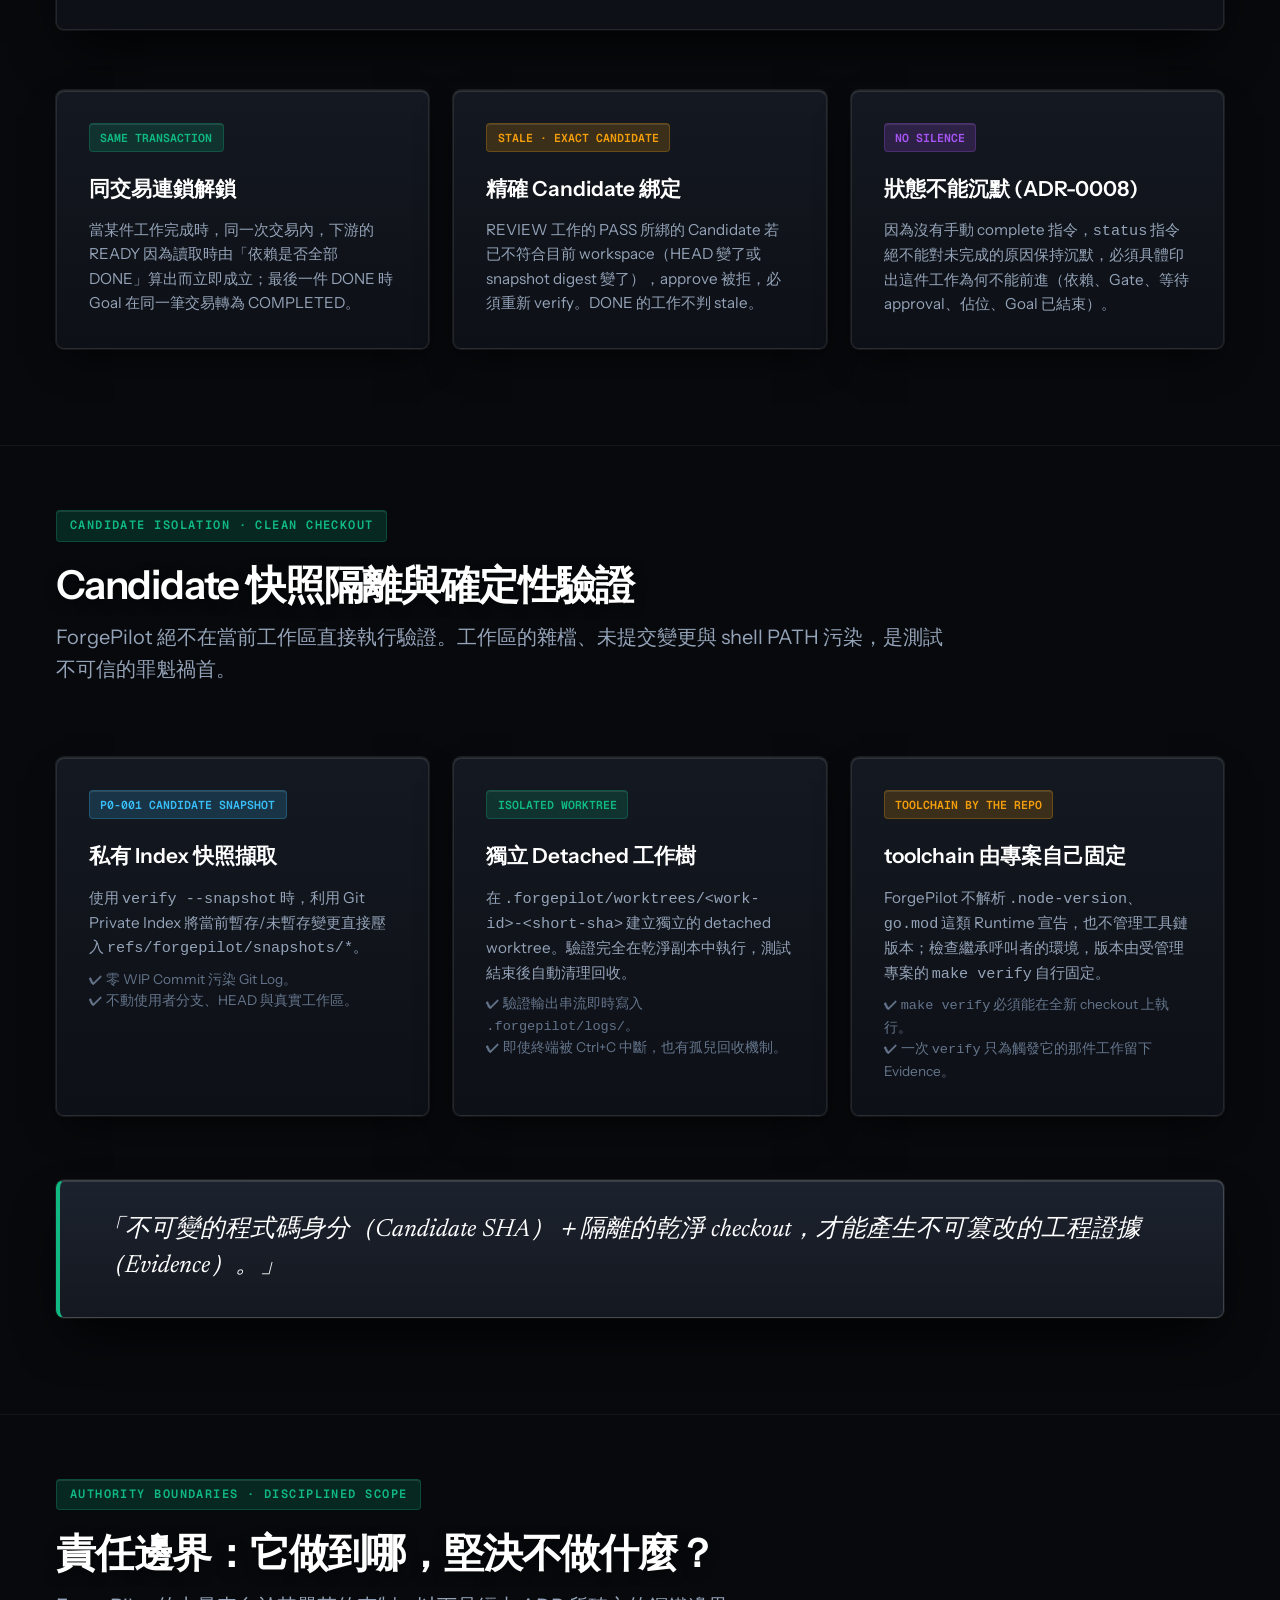
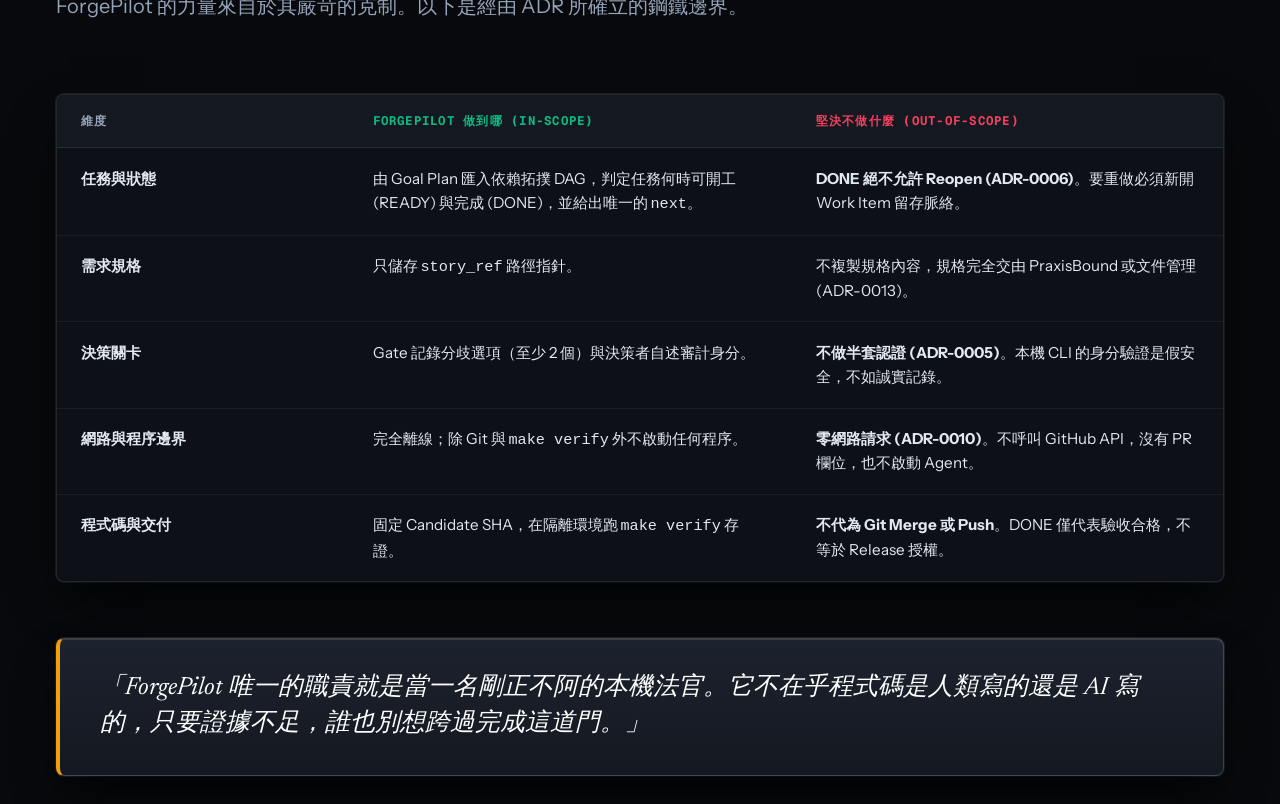
==== commit 1dd28ecb: "docs: [ repo ] rewrite landing, guide and show-me pages for the passive DAG ledger Rewrite index, gu" ====
--- a/docs/forgepilot-principles.html
+++ b/docs/forgepilot-principles.html
@@ -625,8 +625,6 @@
   </style>
 </head>
 <body>
-<div role="note" class="adr0040-notice" style="margin:0;padding:12px 20px;background:#fff4d6;color:#4a3600;border-bottom:2px solid #d99a00;font:500 14px/1.6 system-ui,-apple-system,'Segoe UI',sans-serif;text-align:center;position:relative;z-index:1000;">本頁描述 ADR-0040 收斂前的產品，部分指令已移除；現行指令見 <a href="../README.md" style="color:#7a4b00;text-decoration:underline;">README</a> 與 <a href="development-plan.md#cli-契約" style="color:#7a4b00;text-decoration:underline;">docs/development-plan.md 的 CLI 契約</a>。</div>
-
   <!-- 頂部控制列 -->
   <header class="deck-bar">
     <div class="brand-meta">
@@ -634,7 +632,7 @@
         <div class="status-beacon"></div>
         FORGEPILOT PROTOCOL
       </a>
-      <div class="brand-version">DETERMINISTIC STATE ENGINE · M1–M5 CERTIFIED</div>
+      <div class="brand-version">PASSIVE DAG LEDGER · ADR-0040</div>
     </div>
 
     <div class="deck-controls">
@@ -644,7 +642,7 @@
         <a href="#slide-2">分層</a>
         <a href="#slide-3">儲存</a>
         <a href="#slide-4">狀態機</a>
-        <a href="#slide-5">五重防線</a>
+        <a href="#slide-5">完成條件</a>
         <a href="#slide-6">候選隔離</a>
         <a href="#slide-7">邊界</a>
       </nav>
@@ -661,9 +659,9 @@
   <!-- SLIDE 0: 封面與核心定義 -->
   <section class="slide-container" id="slide-0">
     <div class="slide-index-tag">FORGEPILOT TECHNICAL SPECIFICATION · KEYNOTE DECK</div>
-    <h1 class="deck-title">ForgePilot：工程控制平面<br>與確定性狀態引擎</h1>
+    <h1 class="deck-title">ForgePilot：被動的 DAG 帳本<br>與確定性狀態引擎</h1>
     <p class="deck-summary">
-      它不寫業務程式碼、不用外部資料庫、不跑 Daemon，也不依賴網路。它是一套只用 Go 標準庫構建的本機法官，專門管理工程工作的可執行性、進度佇列與決策證據，讓「做完了」這句話真正具備物理與法律約束力。
+      它不寫業務程式碼、不用外部資料庫、不跑 Daemon，也不依賴網路。它是一套只用 Go 標準庫構建的本機帳本：外部 Agent 自己跑迴圈，ForgePilot 只判定下一個合法動作、保存綁定確切 Candidate 的驗證證據與決策證據，讓「做完了」這句話真正具備物理與法律約束力。
     </p>
 
     <div class="axiom-banner">
@@ -689,7 +687,7 @@
       <div class="feature-card">
         <span class="card-badge purple">NO "DONE" COMMAND</span>
         <h3>無完成指令</h3>
-        <p>沒有 <code>forgepilot done</code> 指令。DONE 只能是五道物理條件在同一次交易內同時成立時的客觀必然結果。</p>
+        <p>沒有 <code>forgepilot done</code> 指令。DONE 只能是 <code>verify</code> PASS（Goal 要求 Approval 時為 <code>review approve</code>）在同一次交易內通過條件檢查的客觀結果。</p>
       </div>
     </div>
   </section>
@@ -717,7 +715,7 @@
       </div>
 
       <div class="engine-side good-side">
-        <div class="side-header good">ForgePilot 確定性控制平面（Ground Truth）</div>
+        <div class="side-header good">ForgePilot 確定性帳本（Ground Truth）</div>
         <h3>本機檔案系統鎖 + 狀態機驅動</h3>
         <p>純值狀態機與受 POSIX 鎖保護的物理磁碟快照。任何動作都必須有不可篡改的證據（Evidence）為憑。</p>
         <ul>
@@ -734,7 +732,7 @@
   <!-- SLIDE 2: 四層架構與單向流動 -->
   <section class="slide-container" id="slide-2">
     <div class="slide-index-tag">LAYER BOUNDARIES · COHESIVE PACKAGES</div>
-    <h2 class="slide-title">四層模組分層與責任單向性</h2>
+    <h2 class="slide-title">模組分層與責任單向性</h2>
     <p class="deck-summary">
       Go 標準庫實作。所有外部 I/O、Subprocess 與檔案系統操作被隔離在外圍，純狀態機位於核心，保證 100% 確定性可測。
     </p>
@@ -746,7 +744,7 @@
         <p><strong>責任：</strong>終端參數解析、Flag 驗證、人類可讀排版與 Exit Code 映射。</p>
         <p style="margin-top: 0.5rem; font-size: 0.88rem; color: var(--text-faint);">
           ✘ 絕不自行判定狀態流轉是否合法。<br>
-          ✔ 僅作為控制膠水，排程調度 Storage、Repository 與 Work。
+          ✔ 僅作為控制膠水，調度 <code>internal/app</code>（<code>verify</code>、<code>goal import</code> 的唯一流程）、Storage、Repository 與 Work。
         </p>
       </div>
 
@@ -766,7 +764,7 @@
         <p><strong>責任：</strong>專案中<strong>唯一允許呼叫 Git 的模組</strong>。</p>
         <p style="margin-top: 0.5rem; font-size: 0.88rem; color: var(--text-faint);">
           ✔ 負責私有 Index 快照擷取 (Candidate Snapshot)。<br>
-          ✔ 建立臨時隔離的 detached worktree、解析 Candidate Runtime 要求。
+          ✔ 建立臨時隔離的 detached worktree、啟動 canonical <code>make verify</code>（程序群組控制交給 <code>internal/process</code>）。
         </p>
       </div>
 
@@ -810,7 +808,7 @@
         <span class="c-comment">// [2] 載入並反序列化當前完整快照</span>
         state, _ := load(directory)
 
-        <span class="c-comment">// [3] 執行純記憶體領域邏輯 (狀態推進、產生 Evidence、連鎖解鎖)</span>
+        <span class="c-comment">// [3] 執行純記憶體領域邏輯 (狀態推進、產生 Evidence、Goal 自動完成)</span>
         <span class="c-keyword">if</span> err := operation(&state); err != nil { <span class="c-keyword">return</span> err }
 
         <span class="c-comment">// [4] 全域一致性防護檢查 (拒絕 cycle、重複依賴、無效關聯)</span>
@@ -857,14 +855,14 @@
       <div class="flow-step">
         <div class="flow-step-num">STAGE 01</div>
         <h4>PENDING</h4>
-        <p>工作已建立，但前置依賴尚未全部達成 DONE。佇列靜態等待。</p>
+        <p>工作已建立，但前置依賴尚未全部達成 DONE。讀取時計算，不保存。</p>
         <span class="flow-badge">條件：等待依賴推進</span>
       </div>
 
       <div class="flow-step">
         <div class="flow-step-num">STAGE 02</div>
         <h4>READY</h4>
-        <p>所有前置依賴全部達成 DONE，且無未解 Gate。可被 <code>next</code> 查詢認領。</p>
+        <p>所有前置依賴全部達成 DONE，且無未解 Gate。成為 <code>next</code> 的推薦對象；同一 workspace 同時最多一件 RUNNING 或 VERIFYING。</p>
         <span class="flow-badge">動作：forgepilot start</span>
       </div>
 
@@ -884,8 +882,8 @@
 
       <div class="flow-step">
         <div class="flow-step-num">STAGE 05</div>
-        <h4>REVIEW ➔ DONE</h4>
-        <p>測試通過，等待人工審查。審查核准且條件全足時瞬間進入 DONE 終態。</p>
+        <h4>DONE（或 REVIEW）</h4>
+        <p>PASS 即 DONE，同一次交易解鎖下游。Goal 要求 Approval 時先進 REVIEW，approve 且條件全足才進入 DONE 終態。</p>
         <span class="flow-badge">終態：連鎖解鎖下游</span>
       </div>
     </div>
@@ -910,7 +908,7 @@
     <div class="slide-index-tag">COMPLETION RIGOR · ZERO SHORTCUTS</div>
     <h2 class="slide-title">完成是條件的結果，不是一個指令</h2>
     <p class="deck-summary">
-      產品中沒有 <code>done</code>，沒有 <code>complete &lt;id&gt;</code>，也沒有測試專用的跳步開關。唯有五道條件全部滿足，DONE 才會由系統自動推論達成。
+      產品中沒有 <code>done</code>，沒有 <code>complete &lt;id&gt;</code>，也沒有測試專用的跳步開關。唯有確切 Candidate 上的 PASS、無未解 Gate、Goal 仍 ACTIVE（要求 Approval 時再加人工核准）全部滿足，DONE 才會由系統自動推論達成。
     </p>
 
     <div class="code-terminal">
@@ -920,54 +918,49 @@
           <div class="term-dot"></div>
           <div class="term-dot"></div>
         </div>
-        <span>internal/work/completion.go · CompletionBlockers Evaluation</span>
-      </div>
-      <pre class="code-body"><code><span class="c-keyword">func</span> (s *State) <span class="c-func">CompletionBlockers</span>(id <span class="c-type">string</span>) []<span class="c-type">string</span> {
-    <span class="c-comment">// [條件 1] 最新人類審查必須存在且為 APPROVED</span>
-    review, reviewed := s.LatestReview(id)
-    <span class="c-keyword">if</span> !reviewed || review.Result != Approved { blockers = <span class="c-func">append</span>(blockers, ...) }
-
-    <span class="c-comment">// [條件 2] 最新驗證必須存在且為 PASS</span>
-    verification, verified := s.LatestVerification(id)
-    <span class="c-keyword">if</span> !verified || verification.Result != Pass { blockers = <span class="c-func">append</span>(blockers, ...) }
-
-    <span class="c-comment">// [條件 3] 雙向版本 SHA 必須 100% 精確相等 (同一 Commit 上既測過也被審過)</span>
-    <span class="c-keyword">if</span> reviewed && verified && verification.Revision != review.Revision {
-        blockers = <span class="c-func">append</span>(blockers, <span class="c-str">"the latest PASS is at revision %s but approval is at %s"</span>)
-    }
-
-    <span class="c-comment">// [條件 4] 工作名下不能有任何未解 Gate</span>
-    <span class="c-keyword">if</span> count := s.OpenGateCount(id); count > 0 { blockers = <span class="c-func">append</span>(blockers, ...) }
-
-    <span class="c-comment">// [條件 5] 所屬目標必須為 ACTIVE</span>
-    <span class="c-keyword">if</span> goal := s.goal(item.GoalID); goal == nil || goal.Status != GoalActive { ... }
-
-    <span class="c-keyword">return</span> blockers <span class="c-comment">// 唯有為空切片時，系統才放行進入 DONE</span>
-}</code></pre>
+        <span>internal/work/evidence.go · CompletionBlock Evaluation</span>
+      </div>
+      <pre class="code-body"><code><span class="c-comment">// PASS 路徑與 review approve 路徑共用這一個判準，兩條路不會各走各的</span>
+<span class="c-keyword">func</span> (s *State) <span class="c-func">CompletionBlock</span>(id <span class="c-type">string</span>) <span class="c-type">error</span> {
+    item := s.<span class="c-func">item</span>(id)
+
+    <span class="c-comment">// [條件 1] 所屬目標必須為 ACTIVE</span>
+    <span class="c-keyword">if</span> goal := s.<span class="c-func">goal</span>(item.GoalID); goal == <span class="c-keyword">nil</span> || goal.Status != GoalActive {
+        <span class="c-keyword">return</span> fmt.<span class="c-func">Errorf</span>(<span class="c-str">"work item %q does not belong to an active goal"</span>, id)
+    }
+
+    <span class="c-comment">// [條件 2] 工作名下不能有任何未解 Gate</span>
+    <span class="c-keyword">return</span> s.<span class="c-func">gateBlock</span>(id)
+}
+
+<span class="c-comment">// 前提：最新 Verification 為 PASS，且綁定的就是目前的 Candidate。
+// 無 Approval Requirement：PASS 當下檢查通過 ─▶ DONE。
+// 有 Approval Requirement：PASS ─▶ REVIEW；approve 時再檢查一次，
+// Candidate 已 stale 則拒絕並要求重新 verify。</span></code></pre>
     </div>
 
     <div class="grid-3">
       <div class="feature-card">
-        <span class="card-badge emerald">CASCADE READY</span>
+        <span class="card-badge emerald">SAME TRANSACTION</span>
         <h3>同交易連鎖解鎖</h3>
-        <p>當某件工作完成時，在同一次交易內自動遍歷 DAG 執行 <code>s.RefreshReady()</code>，所有下游依賴滿足的工作立即翻轉為 READY，佇列自動推進。</p>
-      </div>
-      <div class="feature-card">
-        <span class="card-badge amber">EXACT-HEAD PR (M4)</span>
-        <h3>PR 精確 HEAD 整合</h3>
-        <p>Human Review 支援掛載 PR Reference（<code>owner/repo#123</code>），一旦 PR 產生新的 Commit，舊的 Review 立即過期失效，必須重審。</p>
+        <p>當某件工作完成時，同一次交易內，下游的 READY 因為讀取時由「依賴是否全部 DONE」算出而立即成立；最後一件 DONE 時 Goal 在同一筆交易轉為 COMPLETED。</p>
+      </div>
+      <div class="feature-card">
+        <span class="card-badge amber">STALE · EXACT CANDIDATE</span>
+        <h3>精確 Candidate 綁定</h3>
+        <p>REVIEW 工作的 PASS 所綁的 Candidate 若已不符合目前 workspace（HEAD 變了或 snapshot digest 變了），approve 被拒，必須重新 verify。DONE 的工作不判 stale。</p>
       </div>
       <div class="feature-card">
         <span class="card-badge purple">NO SILENCE</span>
         <h3>狀態不能沉默 (ADR-0008)</h3>
-        <p>因為沒有手動 complete 指令，<code>status</code> 指令絕不能對未完成的原因保持沉默，必須具體印出到底差哪一道條件（例如差審查或 SHA 不合）。</p>
+        <p>因為沒有手動 complete 指令，<code>status</code> 指令絕不能對未完成的原因保持沉默，必須具體印出這件工作為何不能前進（依賴、Gate、等待 approval、佔位、Goal 已結束）。</p>
       </div>
     </div>
   </section>
 
   <!-- SLIDE 6: 候選隔離與確定性運行時 -->
   <section class="slide-container" id="slide-6">
-    <div class="slide-index-tag">CANDIDATE ISOLATION · DETERMINISTIC RUNTIME</div>
+    <div class="slide-index-tag">CANDIDATE ISOLATION · CLEAN CHECKOUT</div>
     <h2 class="slide-title">Candidate 快照隔離與確定性驗證</h2>
     <p class="deck-summary">
       ForgePilot 絕不在當前工作區直接執行驗證。工作區的雜檔、未提交變更與 shell PATH 污染，是測試不可信的罪魁禍首。
@@ -987,7 +980,7 @@
       <div class="feature-card">
         <span class="card-badge emerald">ISOLATED WORKTREE</span>
         <h3>獨立 Detached 工作樹</h3>
-        <p>在 <code>.forgepilot/worktrees/run-*</code> 建立獨立的 detached worktree。驗證完全在乾淨副本中執行，測試結束後自動清理回收。</p>
+        <p>在 <code>.forgepilot/worktrees/&lt;work-id&gt;-&lt;short-sha&gt;</code> 建立獨立的 detached worktree。驗證完全在乾淨副本中執行，測試結束後自動清理回收。</p>
         <p style="margin-top: 0.5rem; font-size: 0.85rem; color: var(--text-faint);">
           ✔ 驗證輸出串流即時寫入 <code>.forgepilot/logs/</code>。<br>
           ✔ 即使終端被 Ctrl+C 中斷，也有孤兒回收機制。
@@ -995,18 +988,18 @@
       </div>
 
       <div class="feature-card">
-        <span class="card-badge amber">P1-004 RUNTIME RESOLUTION</span>
-        <h3>確定性工具鏈解析</h3>
-        <p>主動從 Candidate 內的 <code>.node-version</code>、<code>go.mod</code> 探索 Runtime 契約，並於本機選取相符的二進制工具鏈。</p>
+        <span class="card-badge amber">TOOLCHAIN BY THE REPO</span>
+        <h3>toolchain 由專案自己固定</h3>
+        <p>ForgePilot 不解析 <code>.node-version</code>、<code>go.mod</code> 這類 Runtime 宣告，也不管理工具鏈版本；檢查繼承呼叫者的環境，版本由受管理專案的 <code>make verify</code> 自行固定。</p>
         <p style="margin-top: 0.5rem; font-size: 0.85rem; color: var(--text-faint);">
-          ✔ 絕不安裝或竄改使用者全域環境。<br>
-          ✔ 杜絕因不同終端 PATH 預設版本不同導致的測試偏差。
+          ✔ <code>make verify</code> 必須能在全新 checkout 上執行。<br>
+          ✔ 一次 <code>verify</code> 只為觸發它的那件工作留下 Evidence。
         </p>
       </div>
     </div>
 
     <div class="axiom-banner">
-      <p>「不可變的程式碼身分（Candidate SHA）＋確定性的運行時版本（Resolved Runtime），才能產生不可篡改的工程證據（Evidence）。」</p>
+      <p>「不可變的程式碼身分（Candidate SHA）＋隔離的乾淨 checkout，才能產生不可篡改的工程證據（Evidence）。」</p>
     </div>
   </section>
 
@@ -1015,7 +1008,7 @@
     <div class="slide-index-tag">AUTHORITY BOUNDARIES · DISCIPLINED SCOPE</div>
     <h2 class="slide-title">責任邊界：它做到哪，堅決不做什麼？</h2>
     <p class="deck-summary">
-      ForgePilot 的力量來自於其嚴苛的克制。以下是經由 14 份 ADR 所確立的鋼鐵邊界。
+      ForgePilot 的力量來自於其嚴苛的克制。以下是經由 ADR 所確立的鋼鐵邊界。
     </p>
 
     <div class="table-container">
@@ -1030,7 +1023,7 @@
         <tbody>
           <tr>
             <td><strong>任務與狀態</strong></td>
-            <td>維護依賴拓撲 DAG，判定任務何時可開工 (READY) 與完成 (DONE)。</td>
+            <td>由 Goal Plan 匯入依賴拓撲 DAG，判定任務何時可開工 (READY) 與完成 (DONE)，並給出唯一的 <code>next</code>。</td>
             <td><strong>DONE 絕不允許 Reopen (ADR-0006)</strong>。要重做必須新開 Work Item 留存脈絡。</td>
           </tr>
           <tr>
@@ -1044,9 +1037,9 @@
             <td><strong>不做半套認證 (ADR-0005)</strong>。本機 CLI 的身分驗證是假安全，不如誠實記錄。</td>
           </tr>
           <tr>
-            <td><strong>網路與外部整合</strong></td>
-            <td>PR Reference (<code>owner/repo#123</code>) 作為審查身分識別。</td>
-            <td><strong>零網路請求 (ADR-0010)</strong>。不呼叫 GitHub API、不查證 PR 是否存在，純離線運作。</td>
+            <td><strong>網路與程序邊界</strong></td>
+            <td>完全離線；除 Git 與 <code>make verify</code> 外不啟動任何程序。</td>
+            <td><strong>零網路請求 (ADR-0010)</strong>。不呼叫 GitHub API，沒有 PR 欄位，也不啟動 Agent。</td>
           </tr>
           <tr>
             <td><strong>程式碼與交付</strong></td>
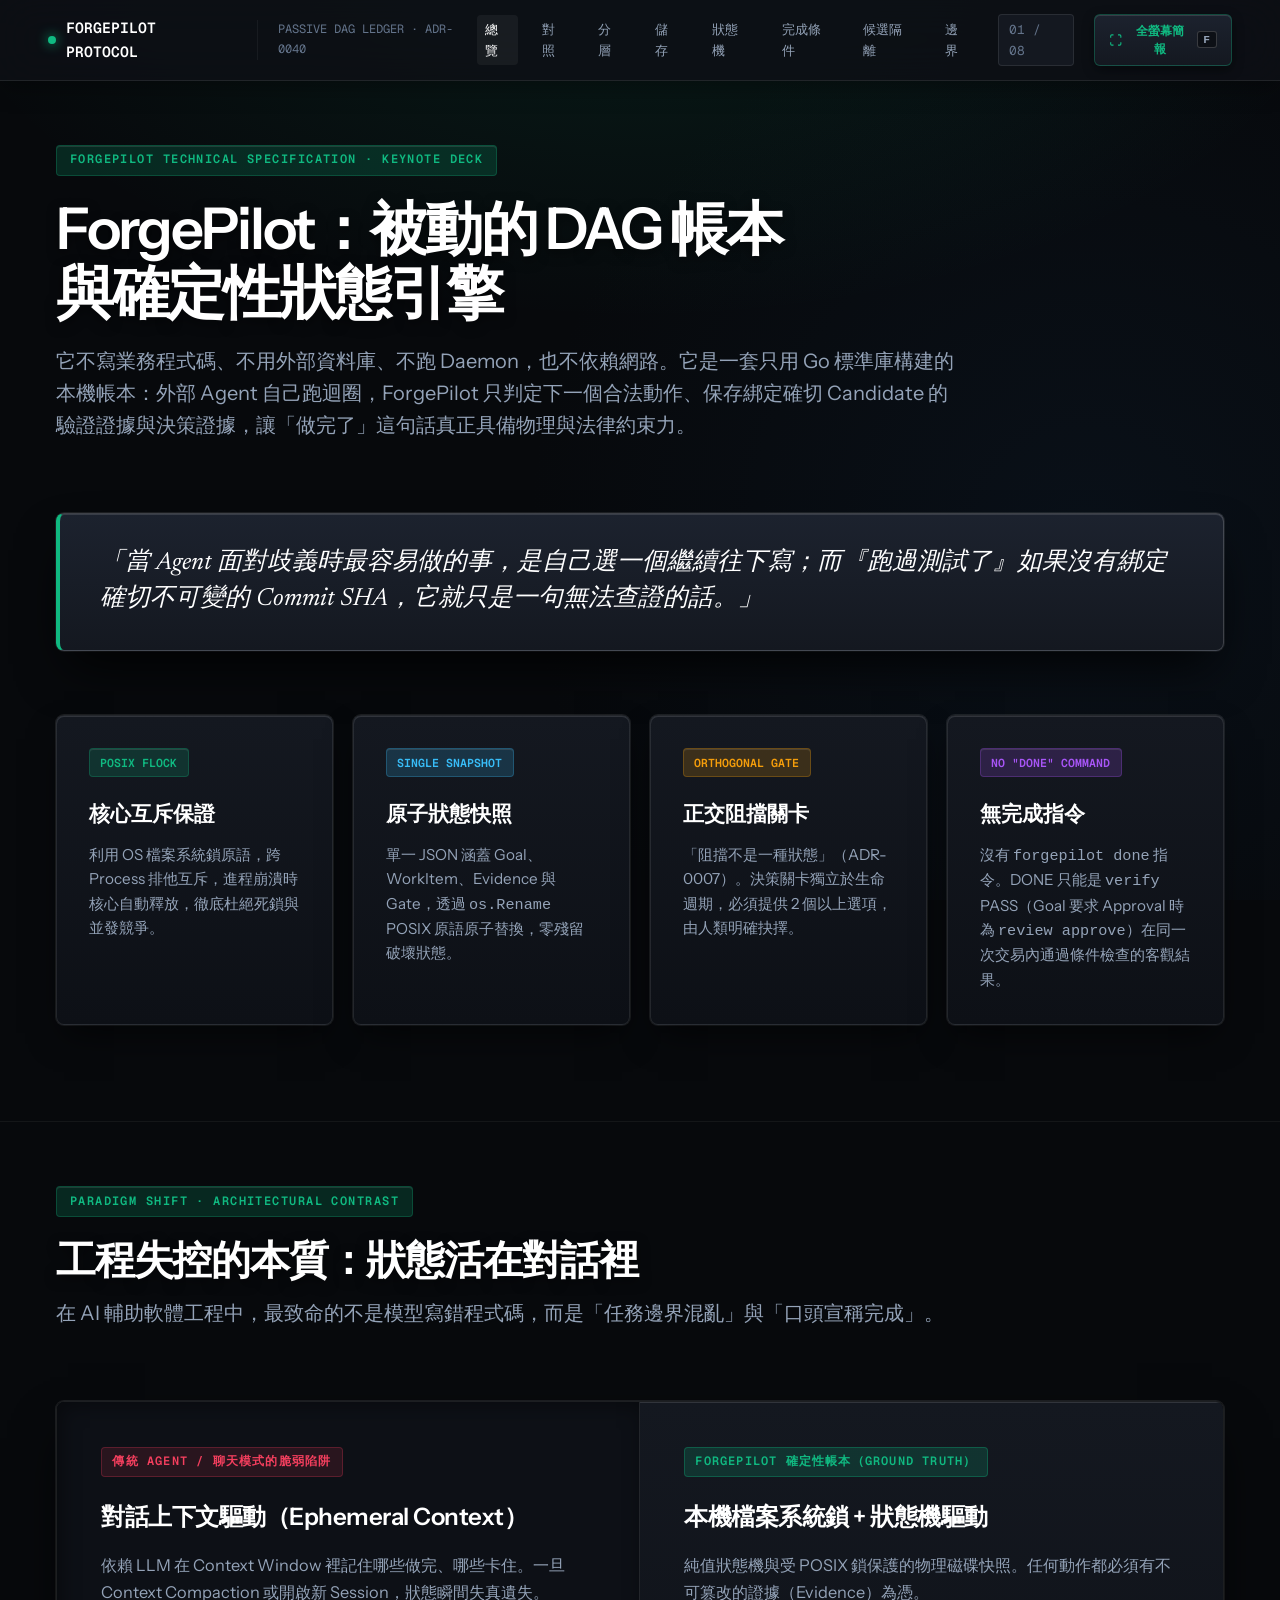
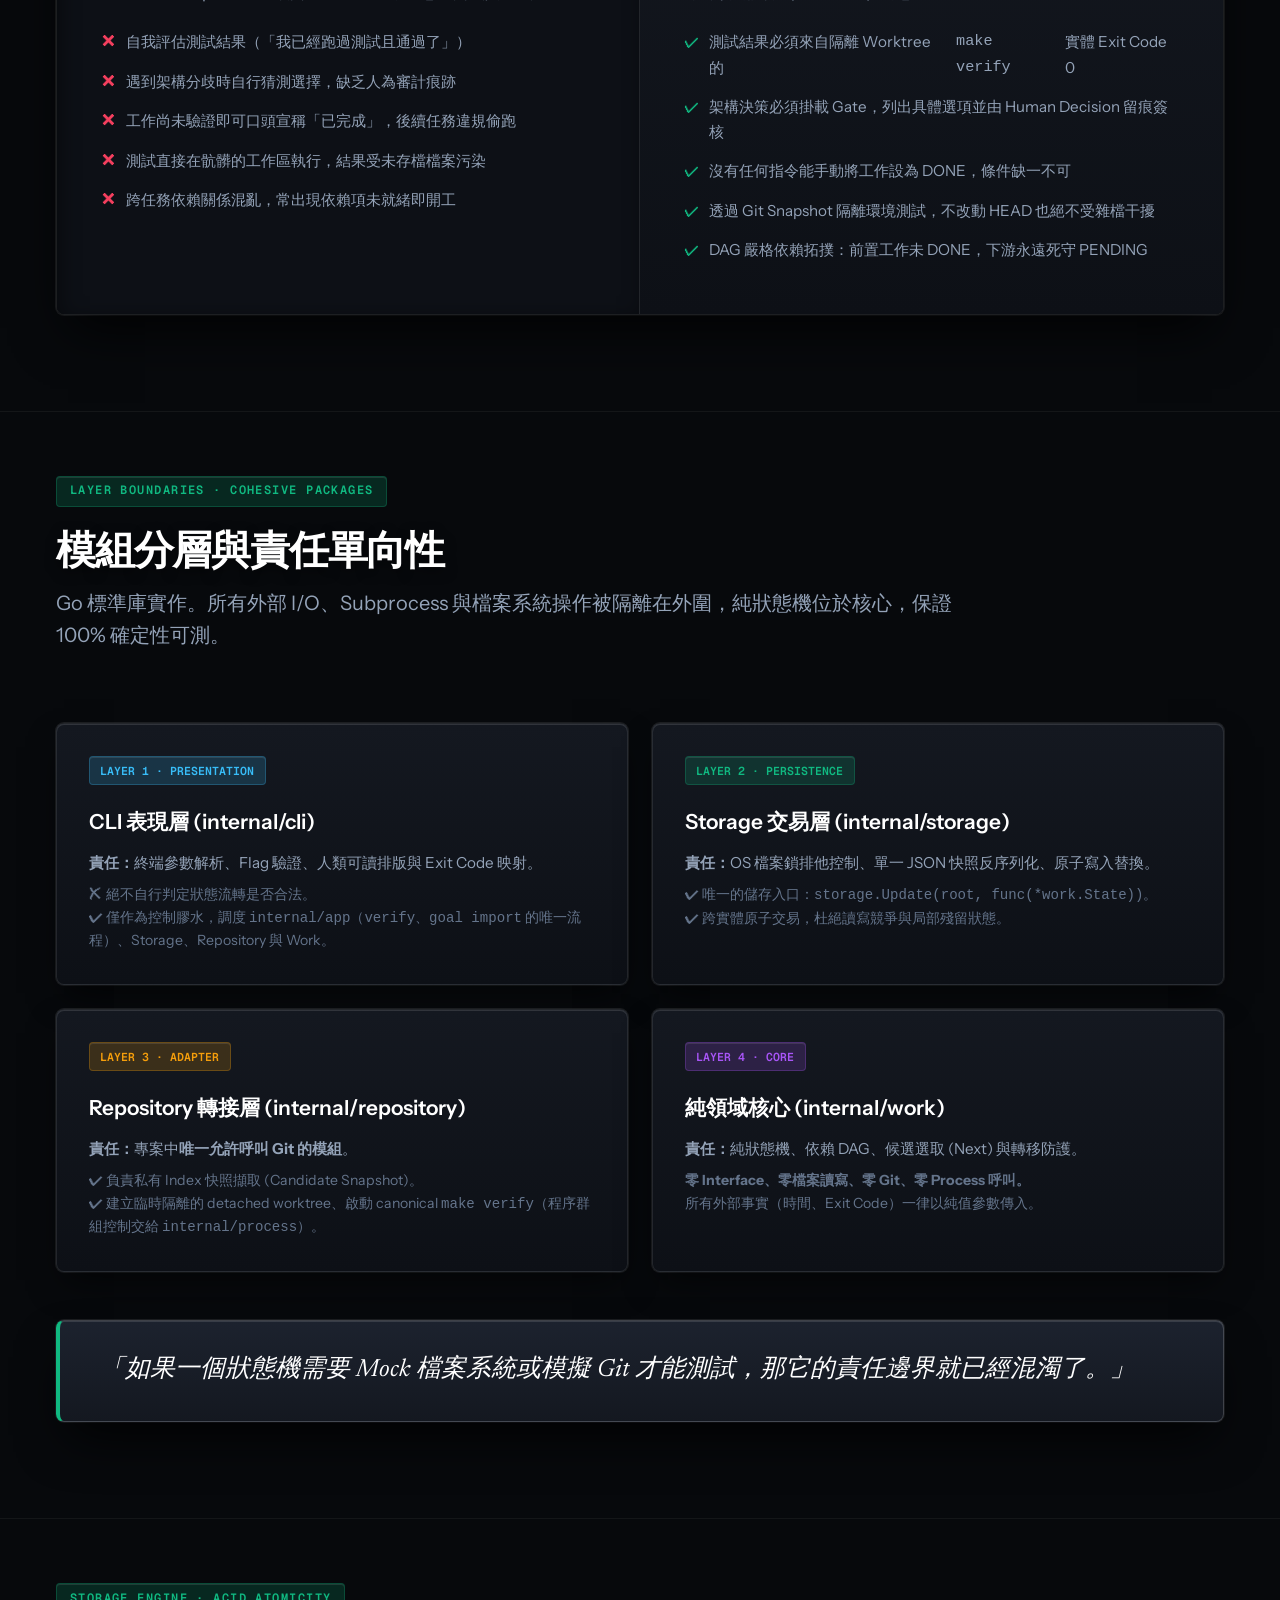
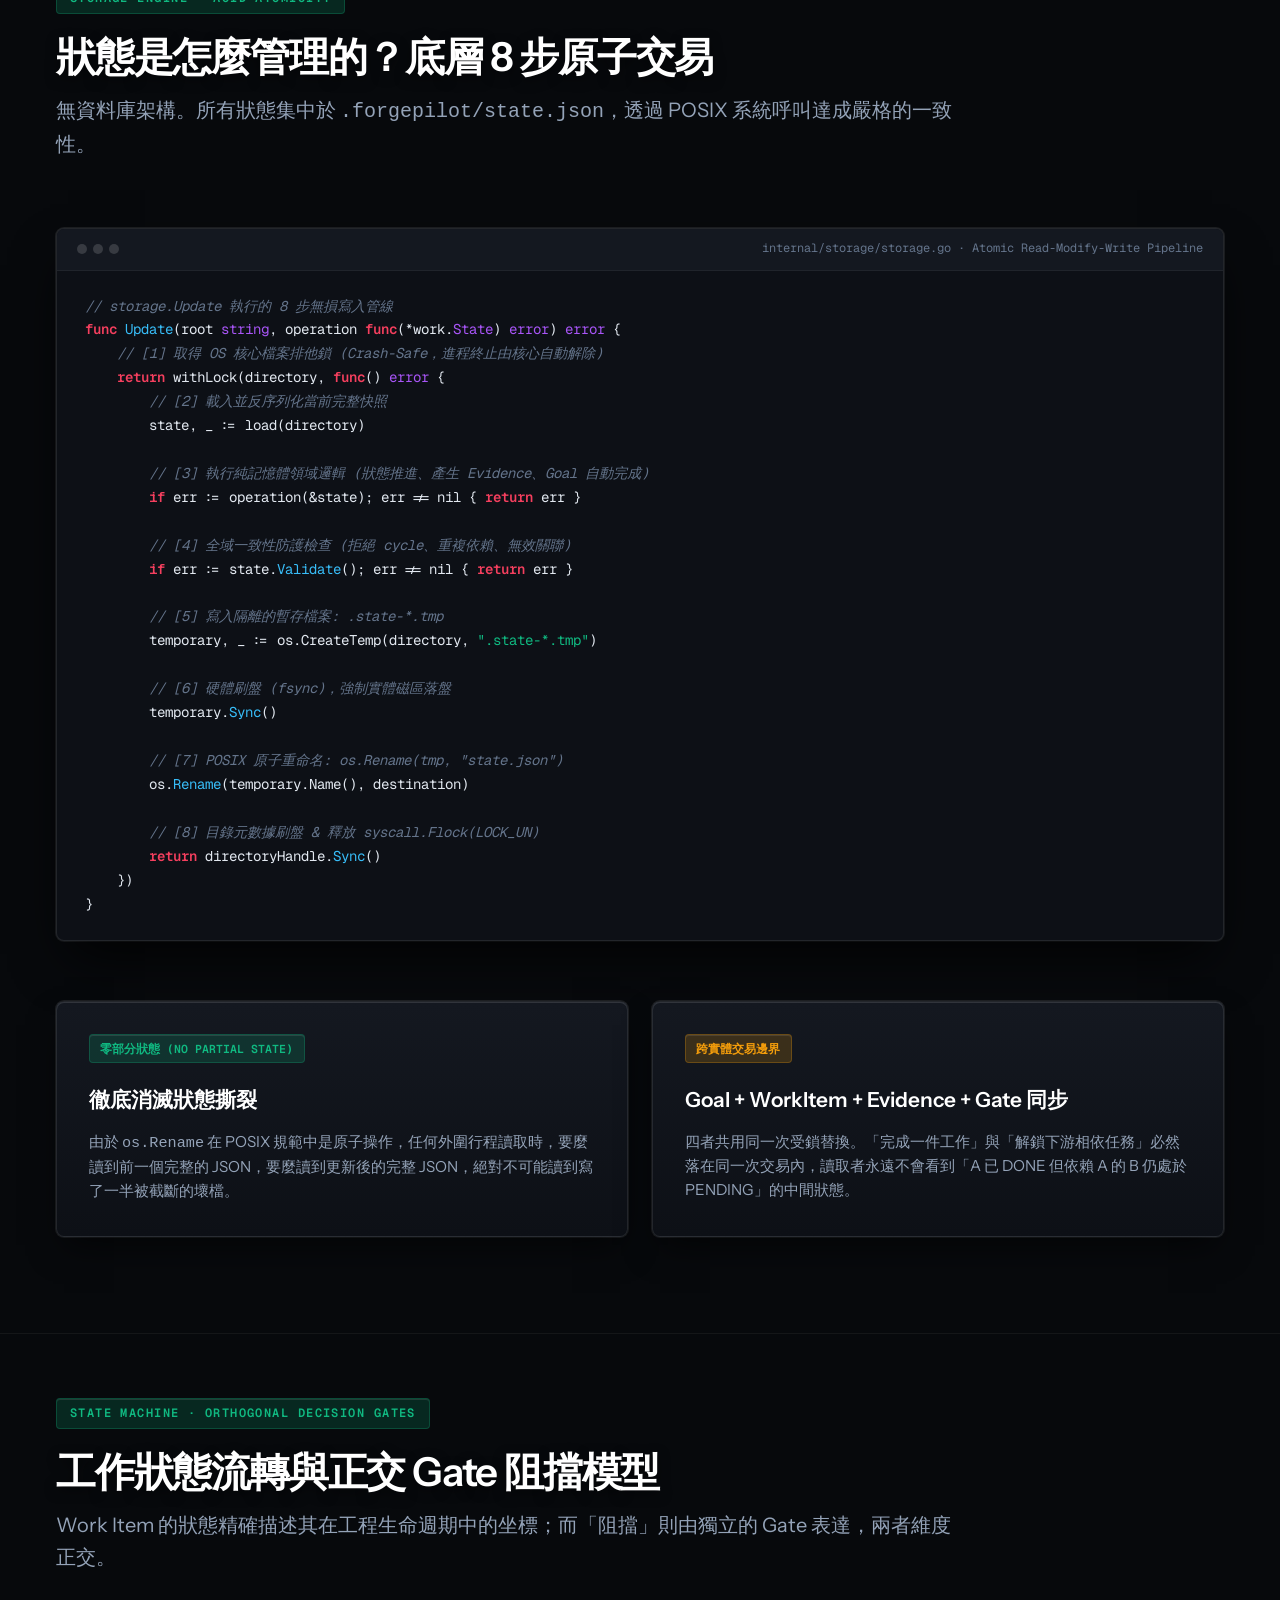
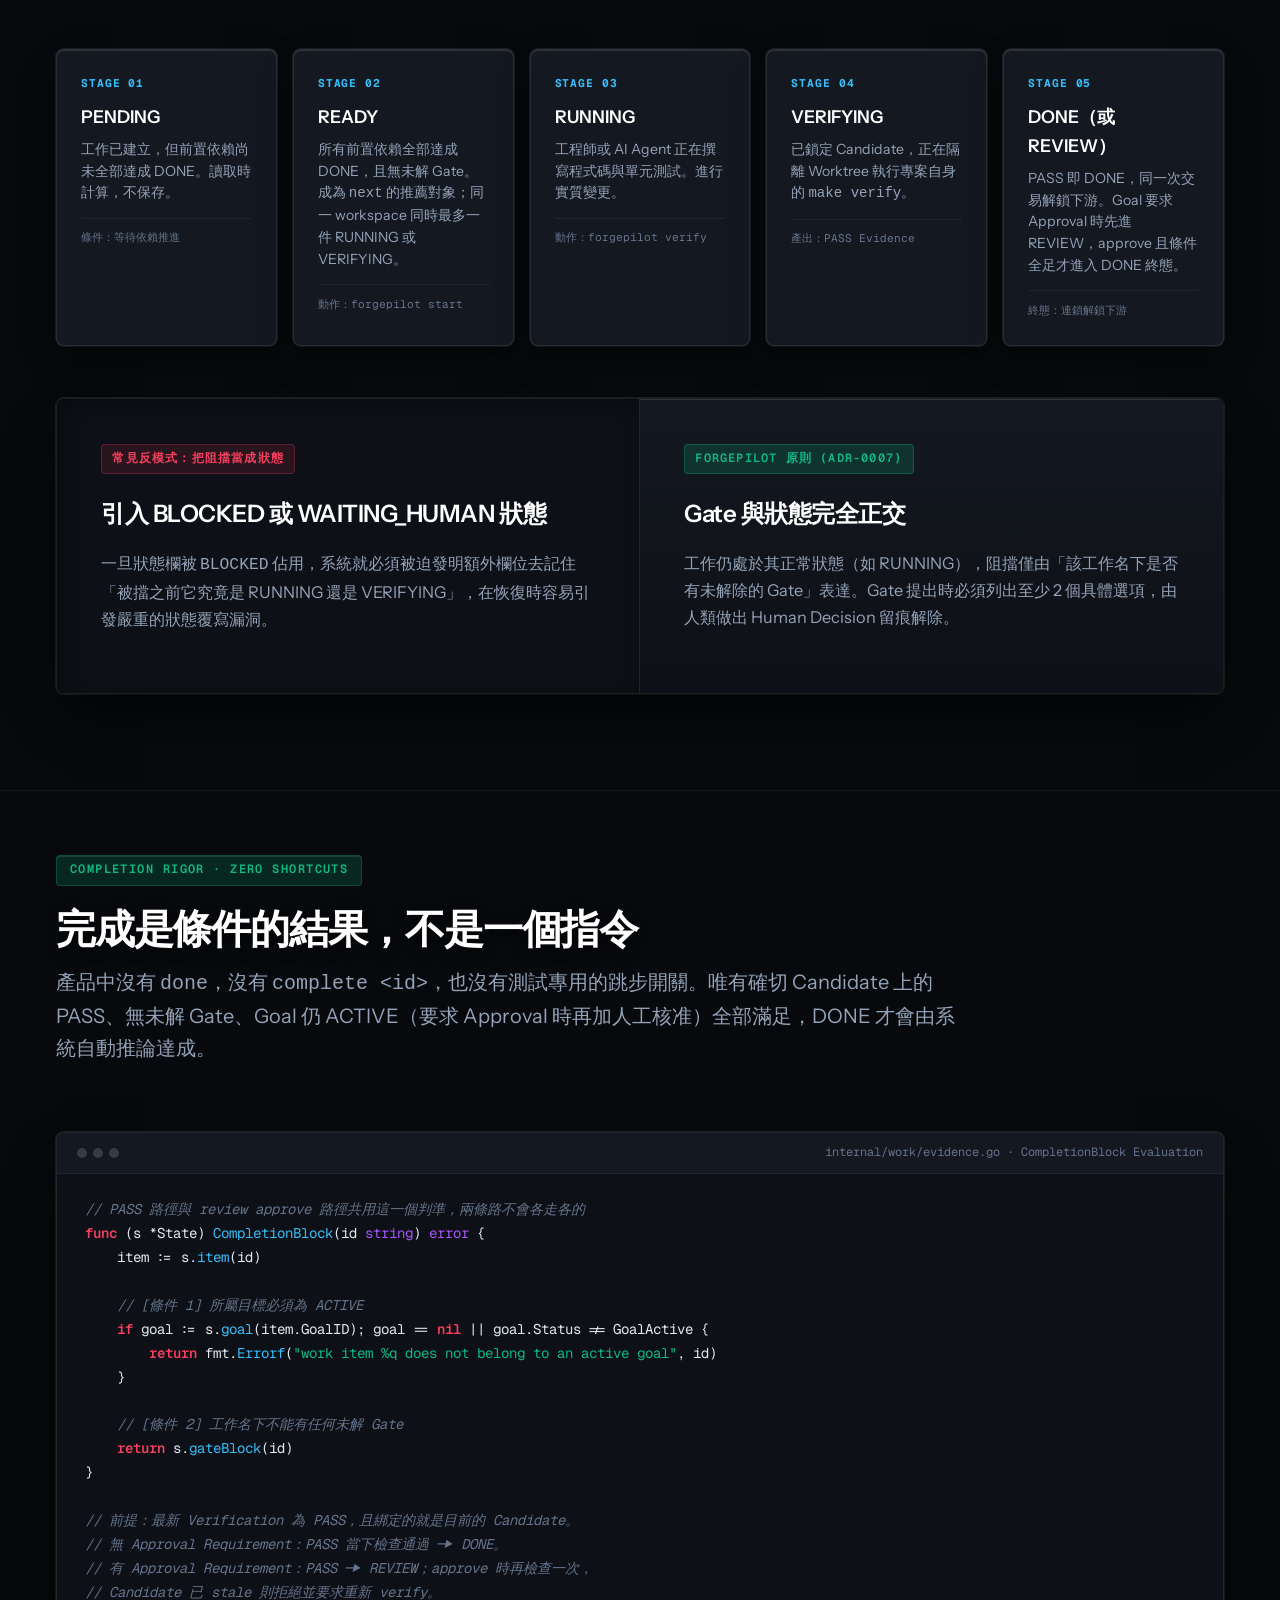
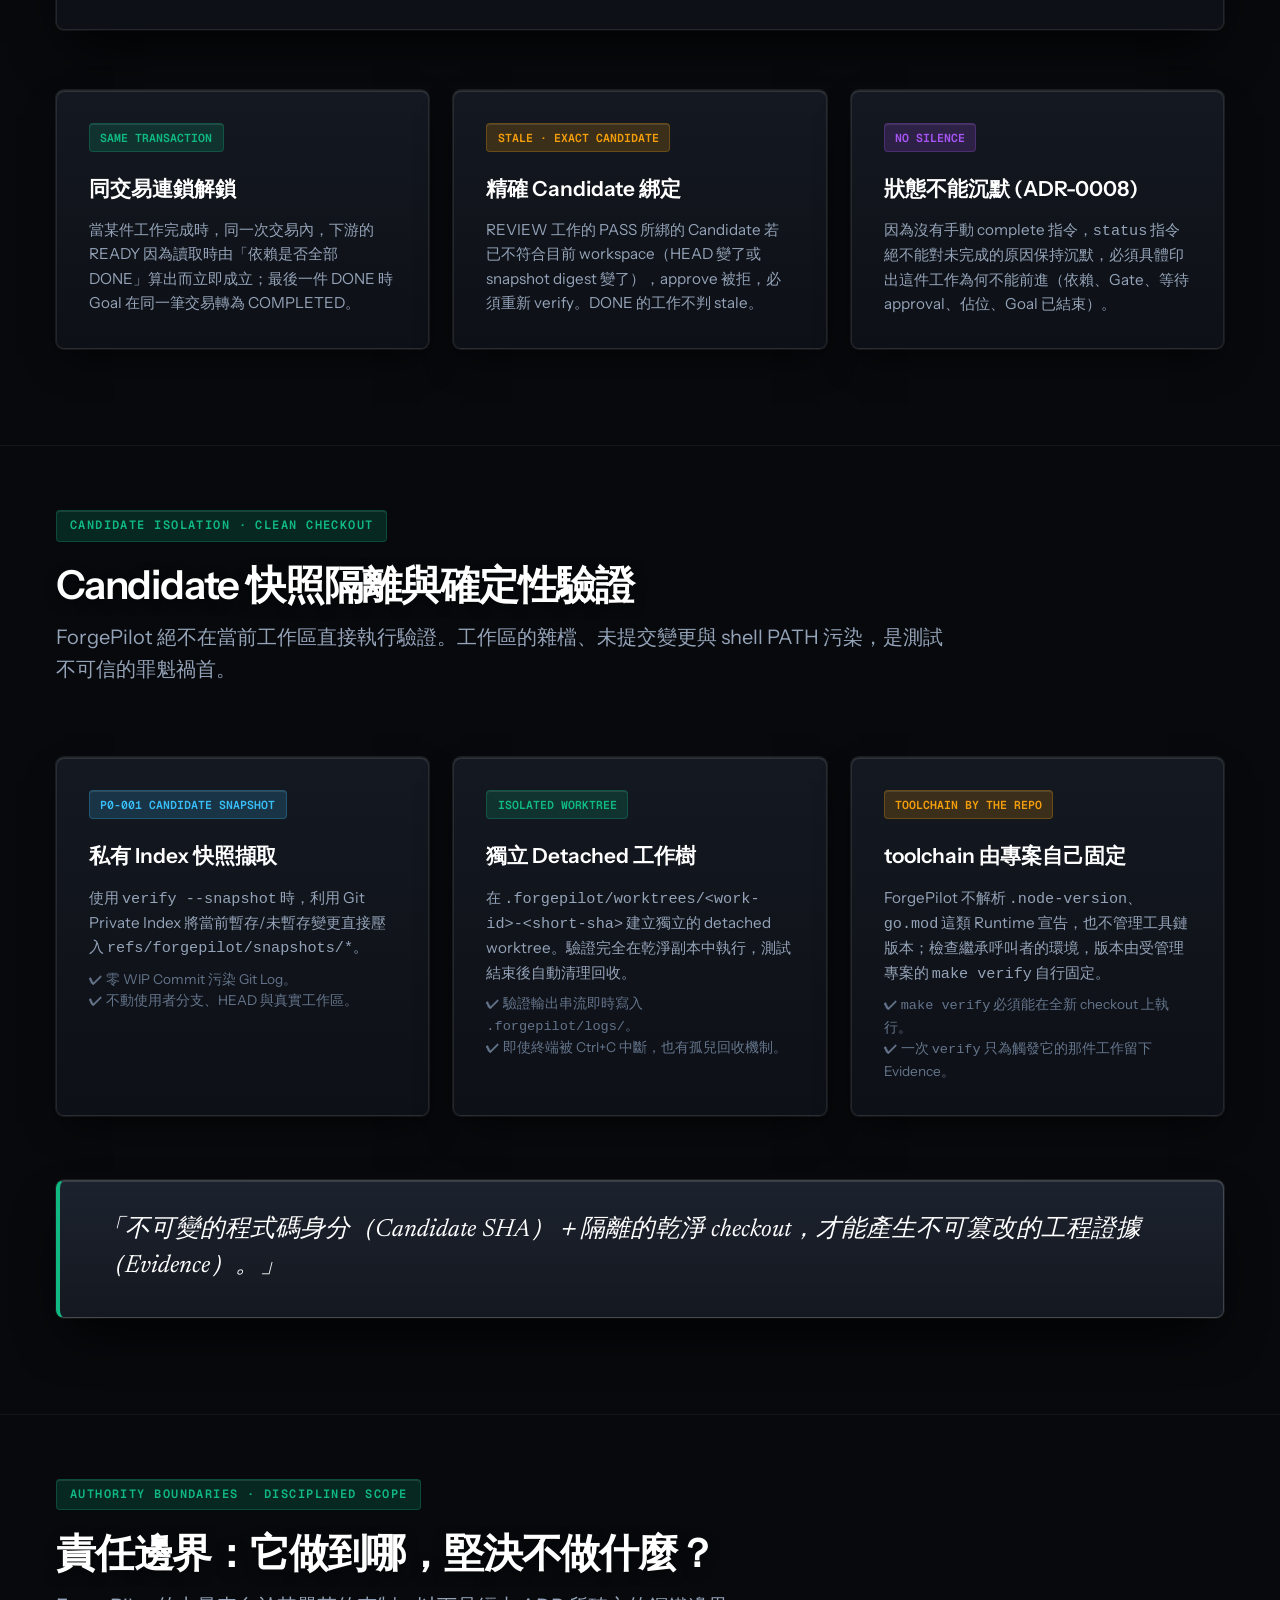
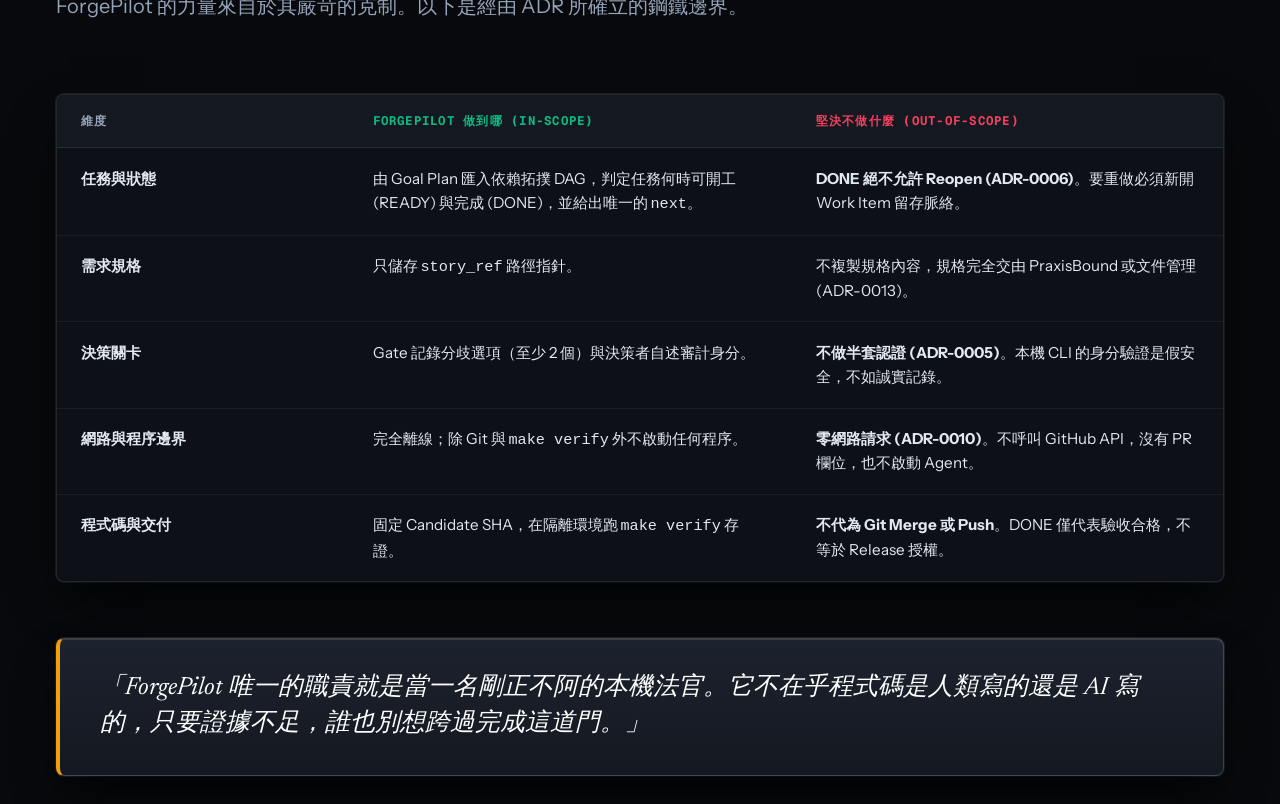
==== commit 41df2710: "docs: [ repo ] state the specs/stories rule for Story paths and fix the deck slide counter Story ref" ====
--- a/docs/forgepilot-principles.html
+++ b/docs/forgepilot-principles.html
@@ -1063,8 +1063,8 @@
     const fsBtn = document.getElementById('fsToggleBtn');
 
     function updateHud() {
-      const pad = (n) => String(n + 1).padStart(2, '0');
-      hudCounter.textContent = `${pad(currentSlide)} / ${pad(slides.length)}`;
+      const pad = (n) => String(n).padStart(2, '0');
+      hudCounter.textContent = `${pad(currentSlide + 1)} / ${pad(slides.length)}`;
       
       // 更新導覽列高亮
       const navLinks = document.querySelectorAll('.deck-nav a');
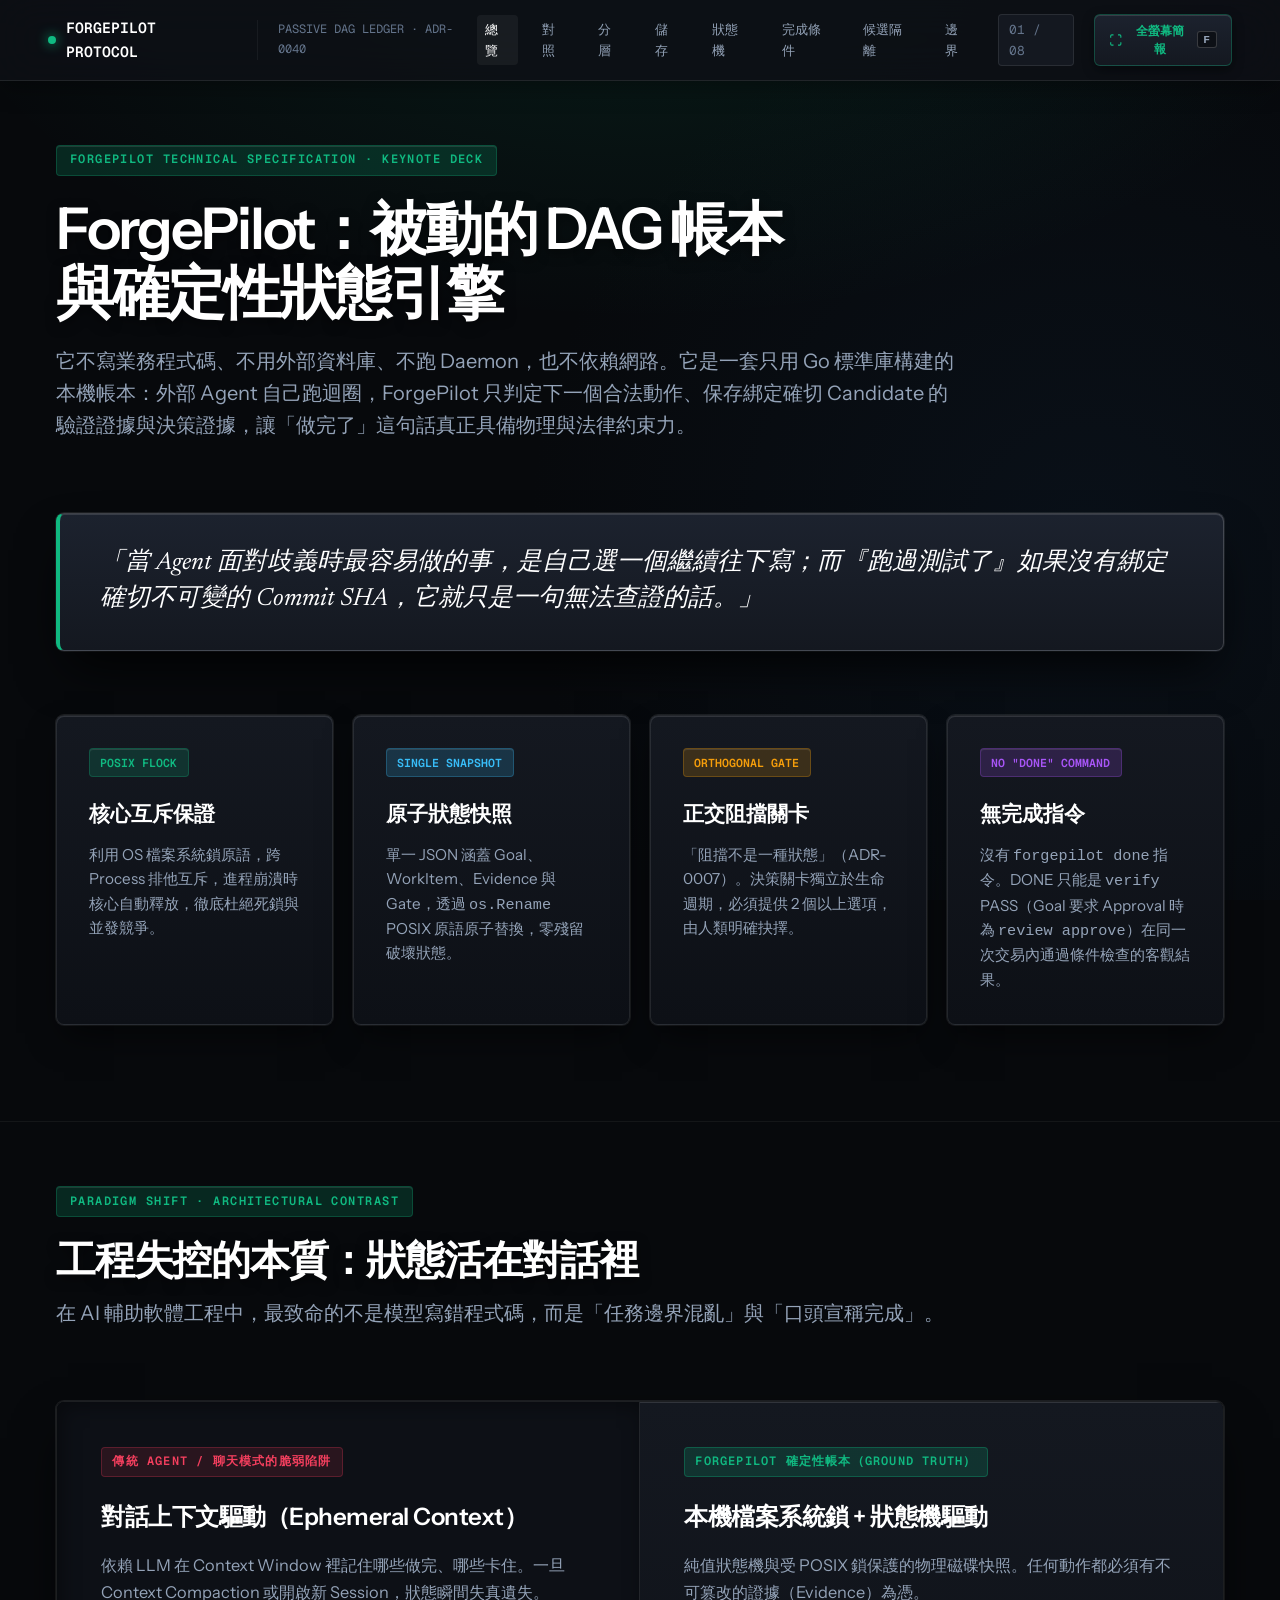
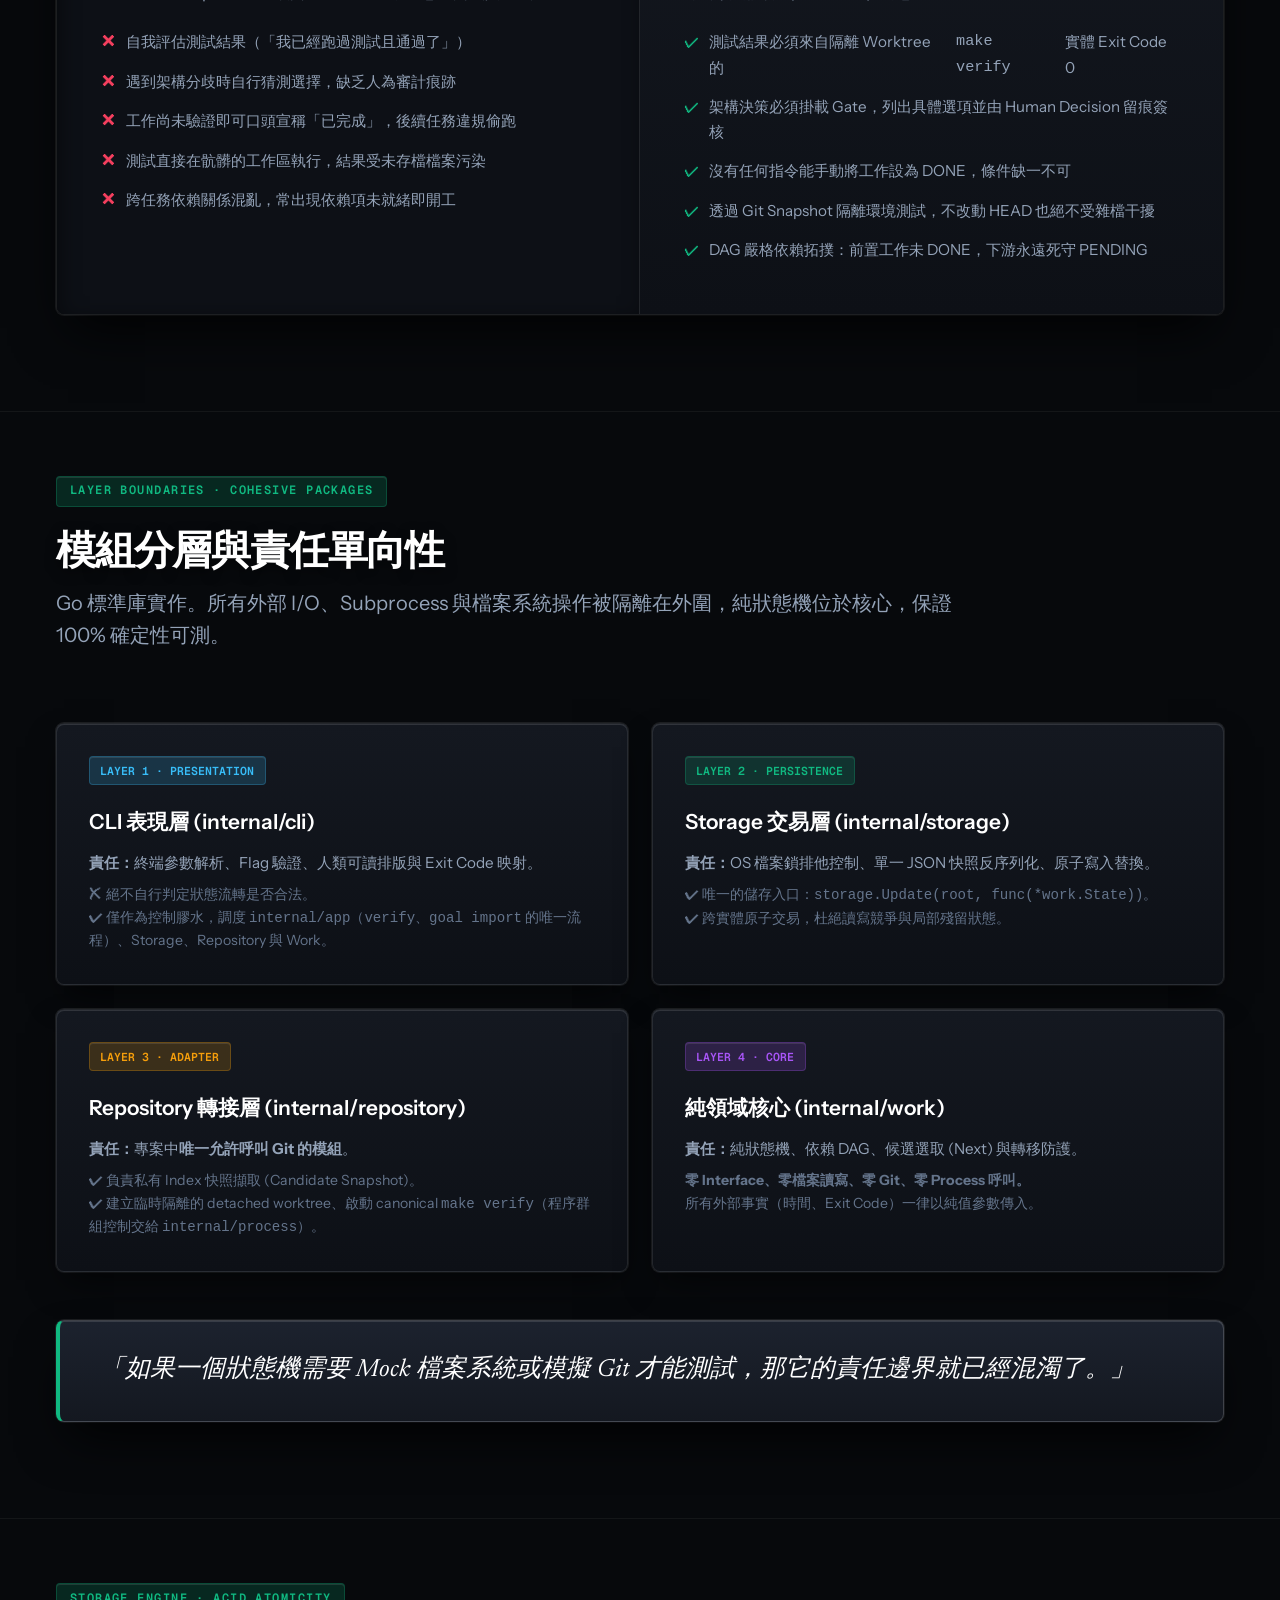
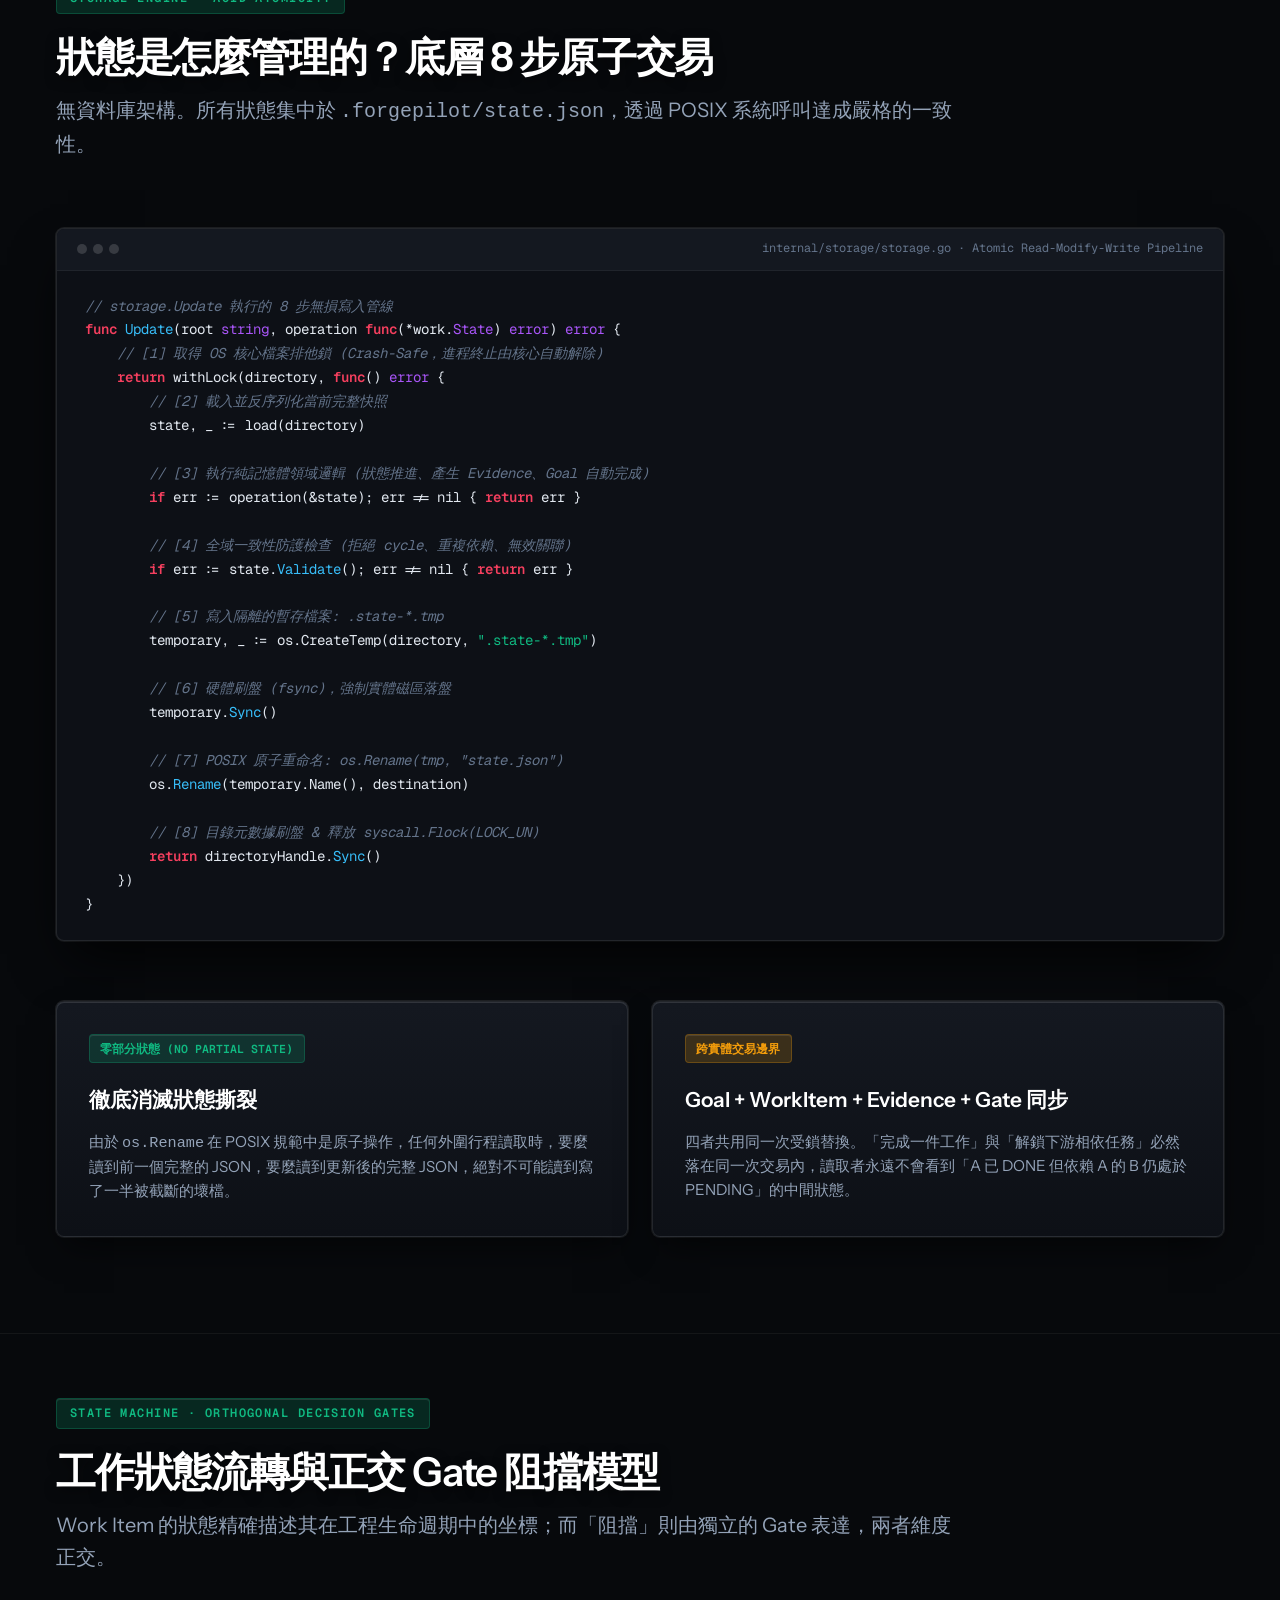
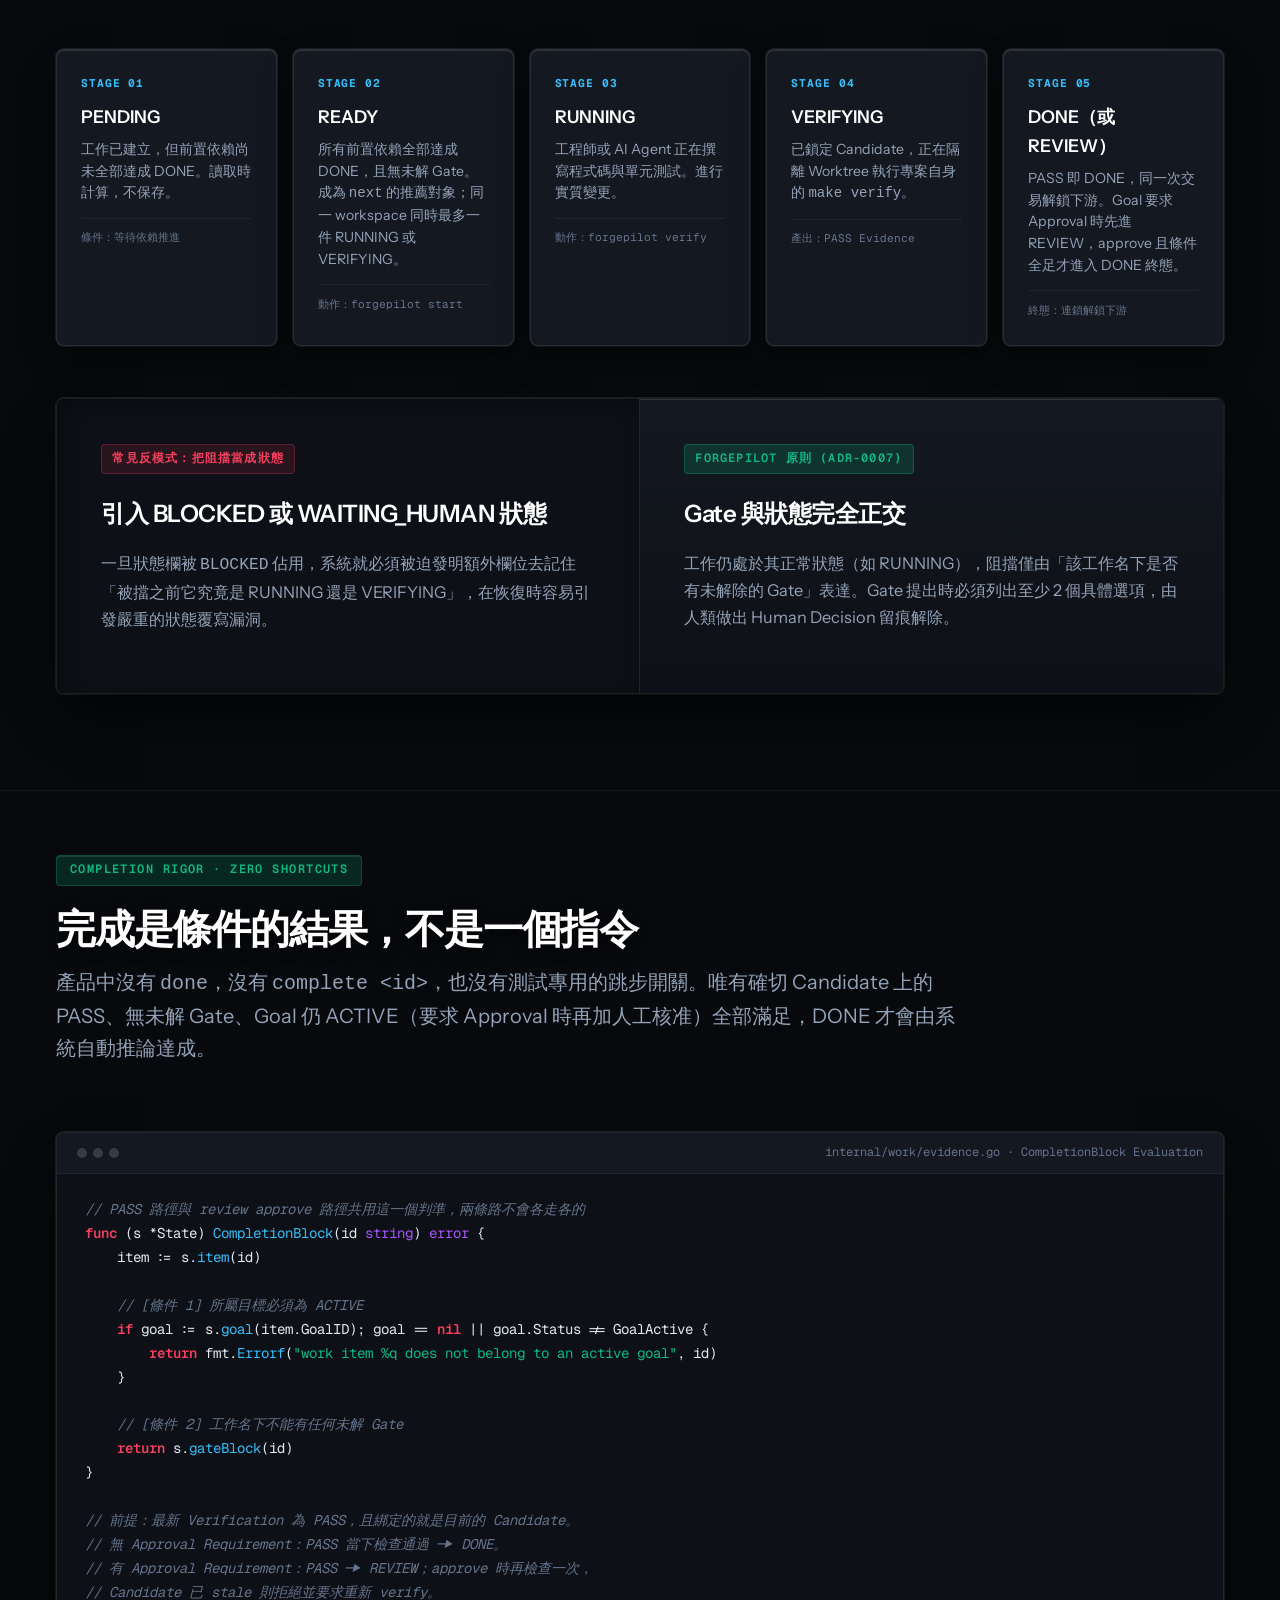
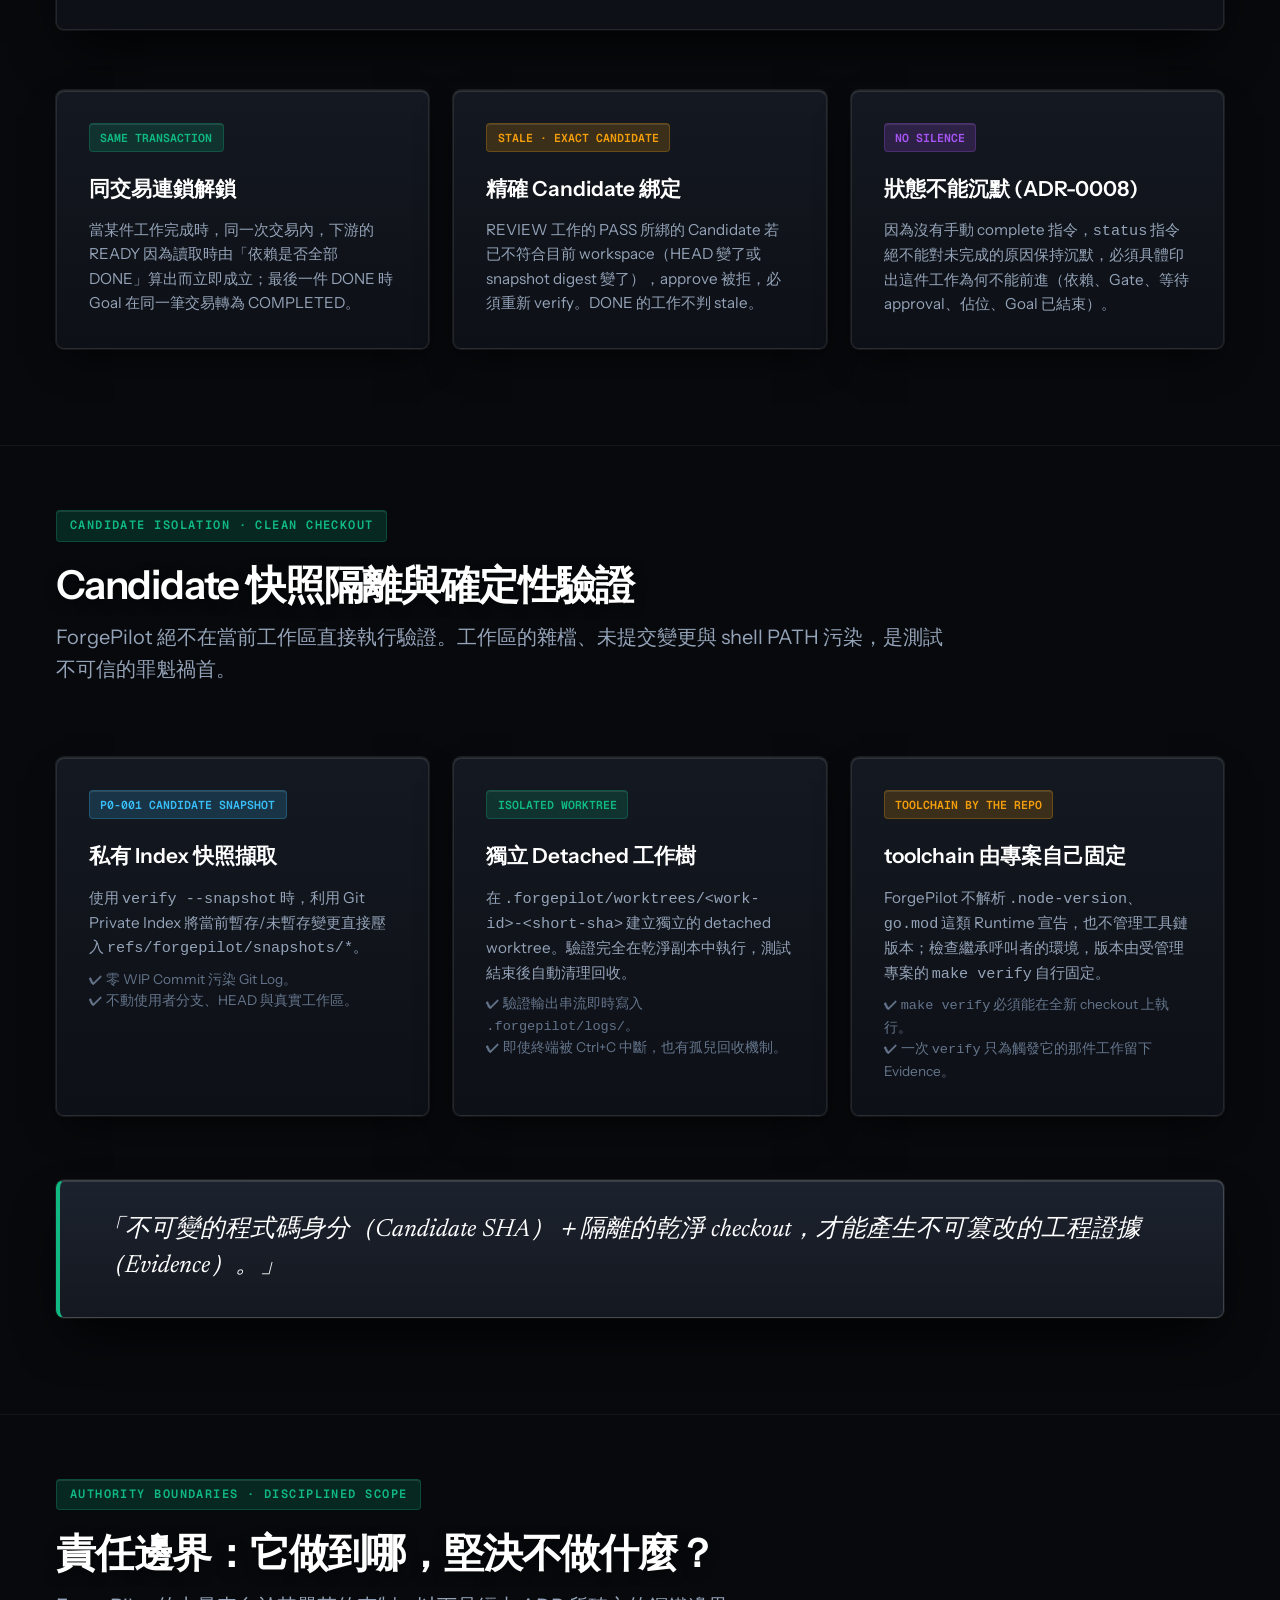
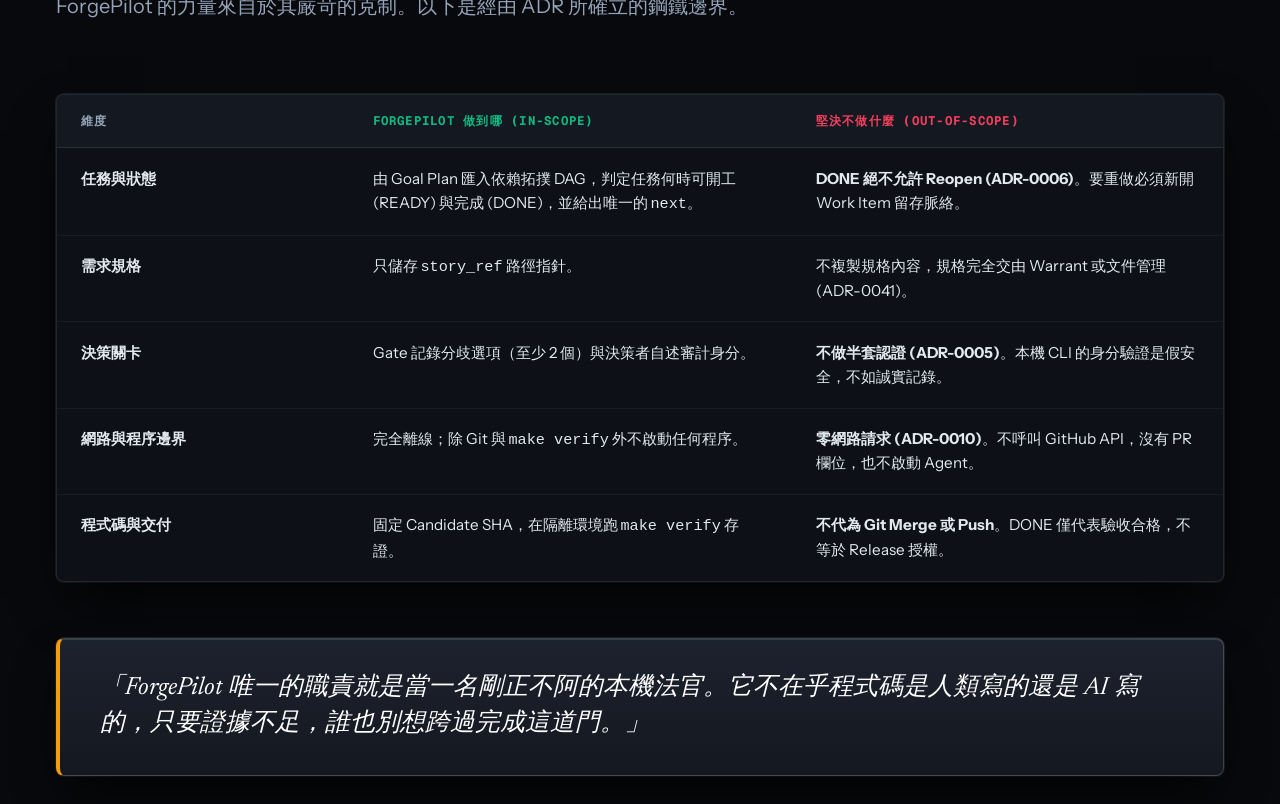
==== commit 4506c25b: "docs: [ repo ] replace PraxisBound with Warrant as the upstream Story system ADR-0041 supersedes ADR" ====
--- a/docs/forgepilot-principles.html
+++ b/docs/forgepilot-principles.html
@@ -1029,7 +1029,7 @@
           <tr>
             <td><strong>需求規格</strong></td>
             <td>只儲存 <code>story_ref</code> 路徑指針。</td>
-            <td>不複製規格內容，規格完全交由 PraxisBound 或文件管理 (ADR-0013)。</td>
+            <td>不複製規格內容，規格完全交由 Warrant 或文件管理 (ADR-0041)。</td>
           </tr>
           <tr>
             <td><strong>決策關卡</strong></td>
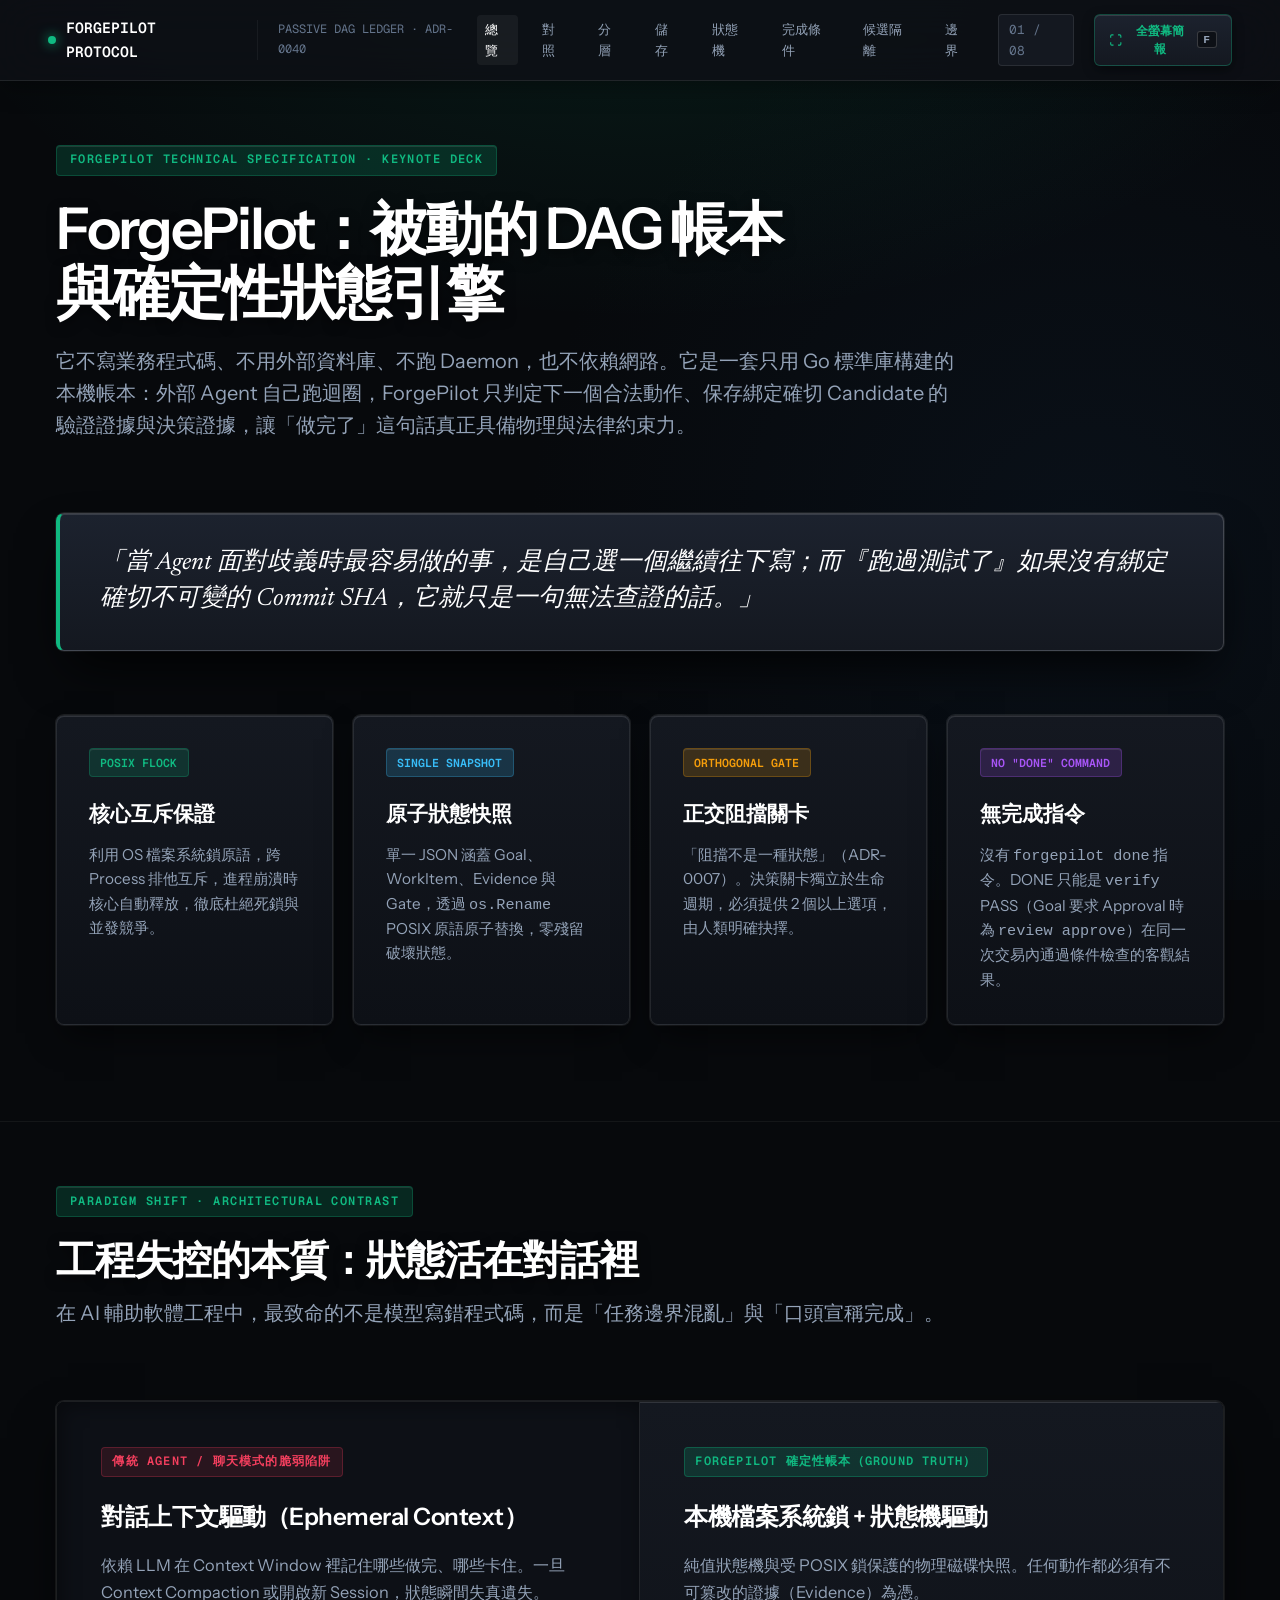
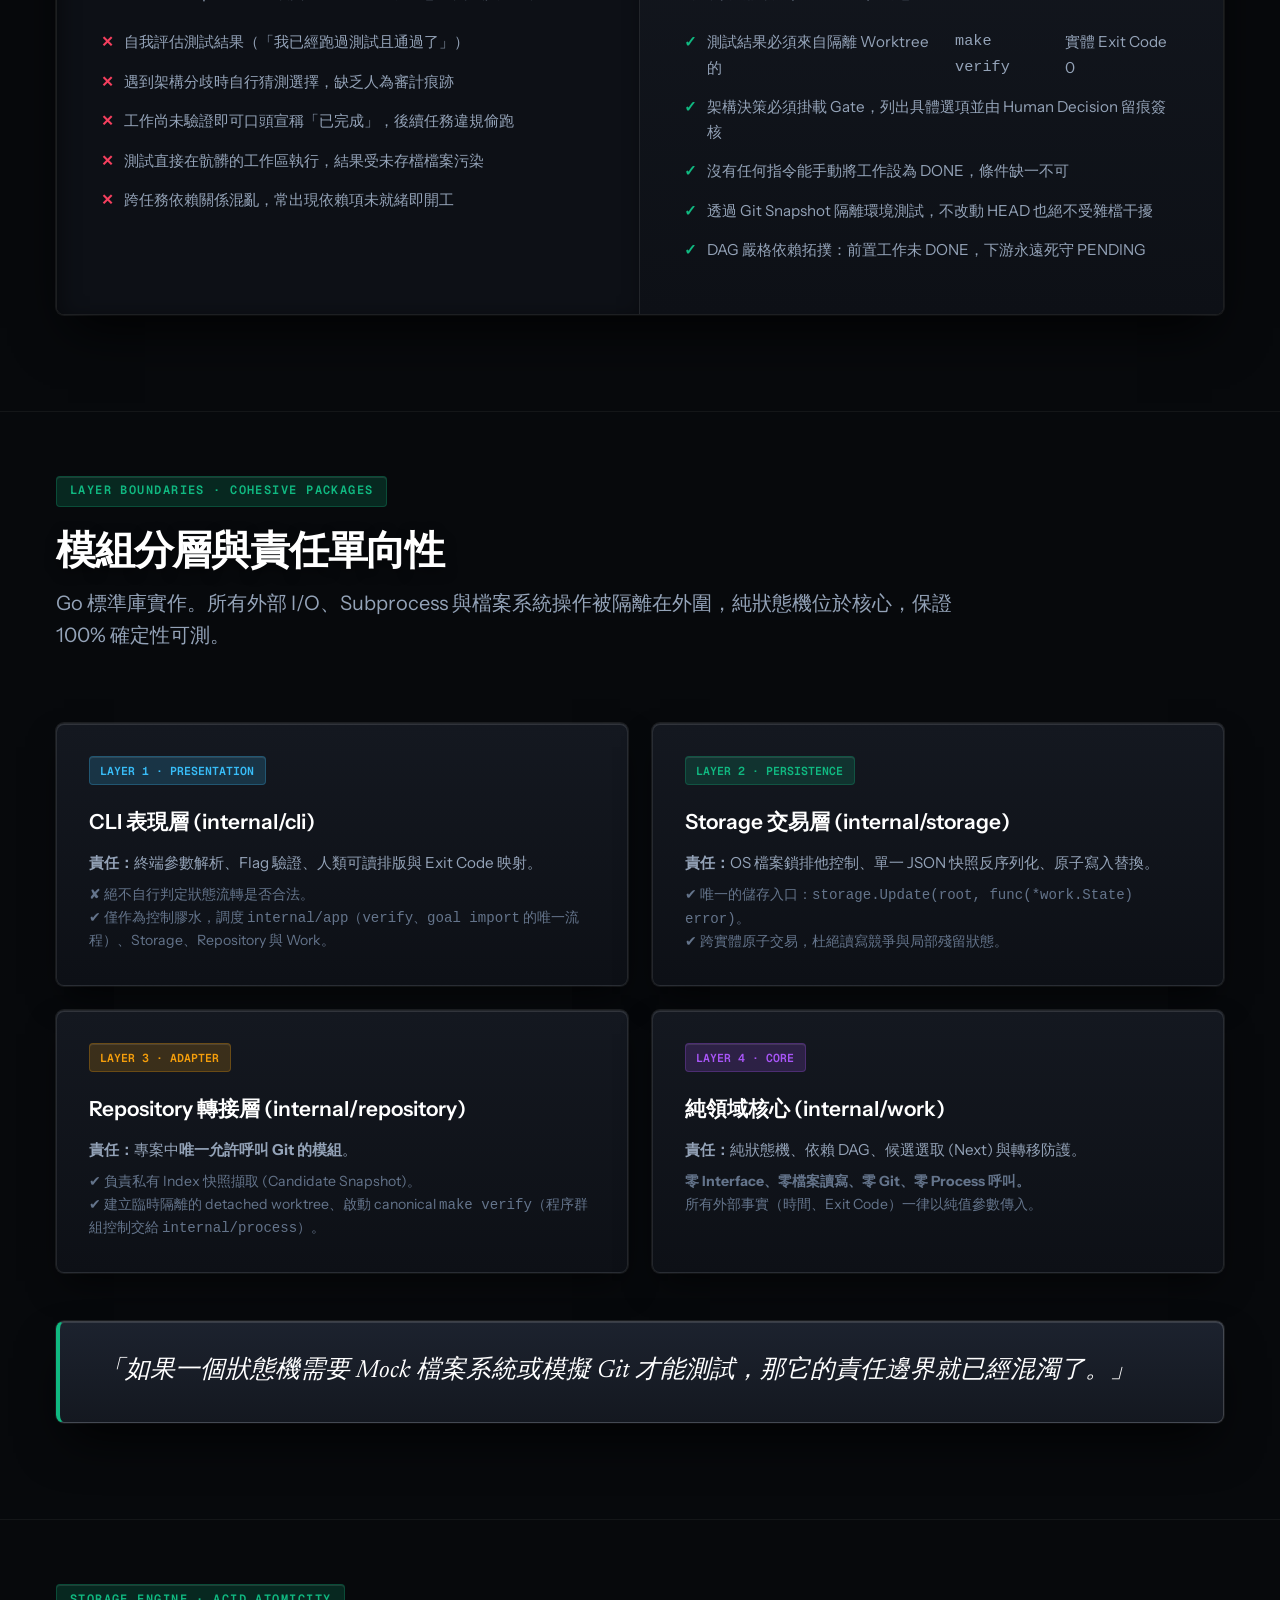
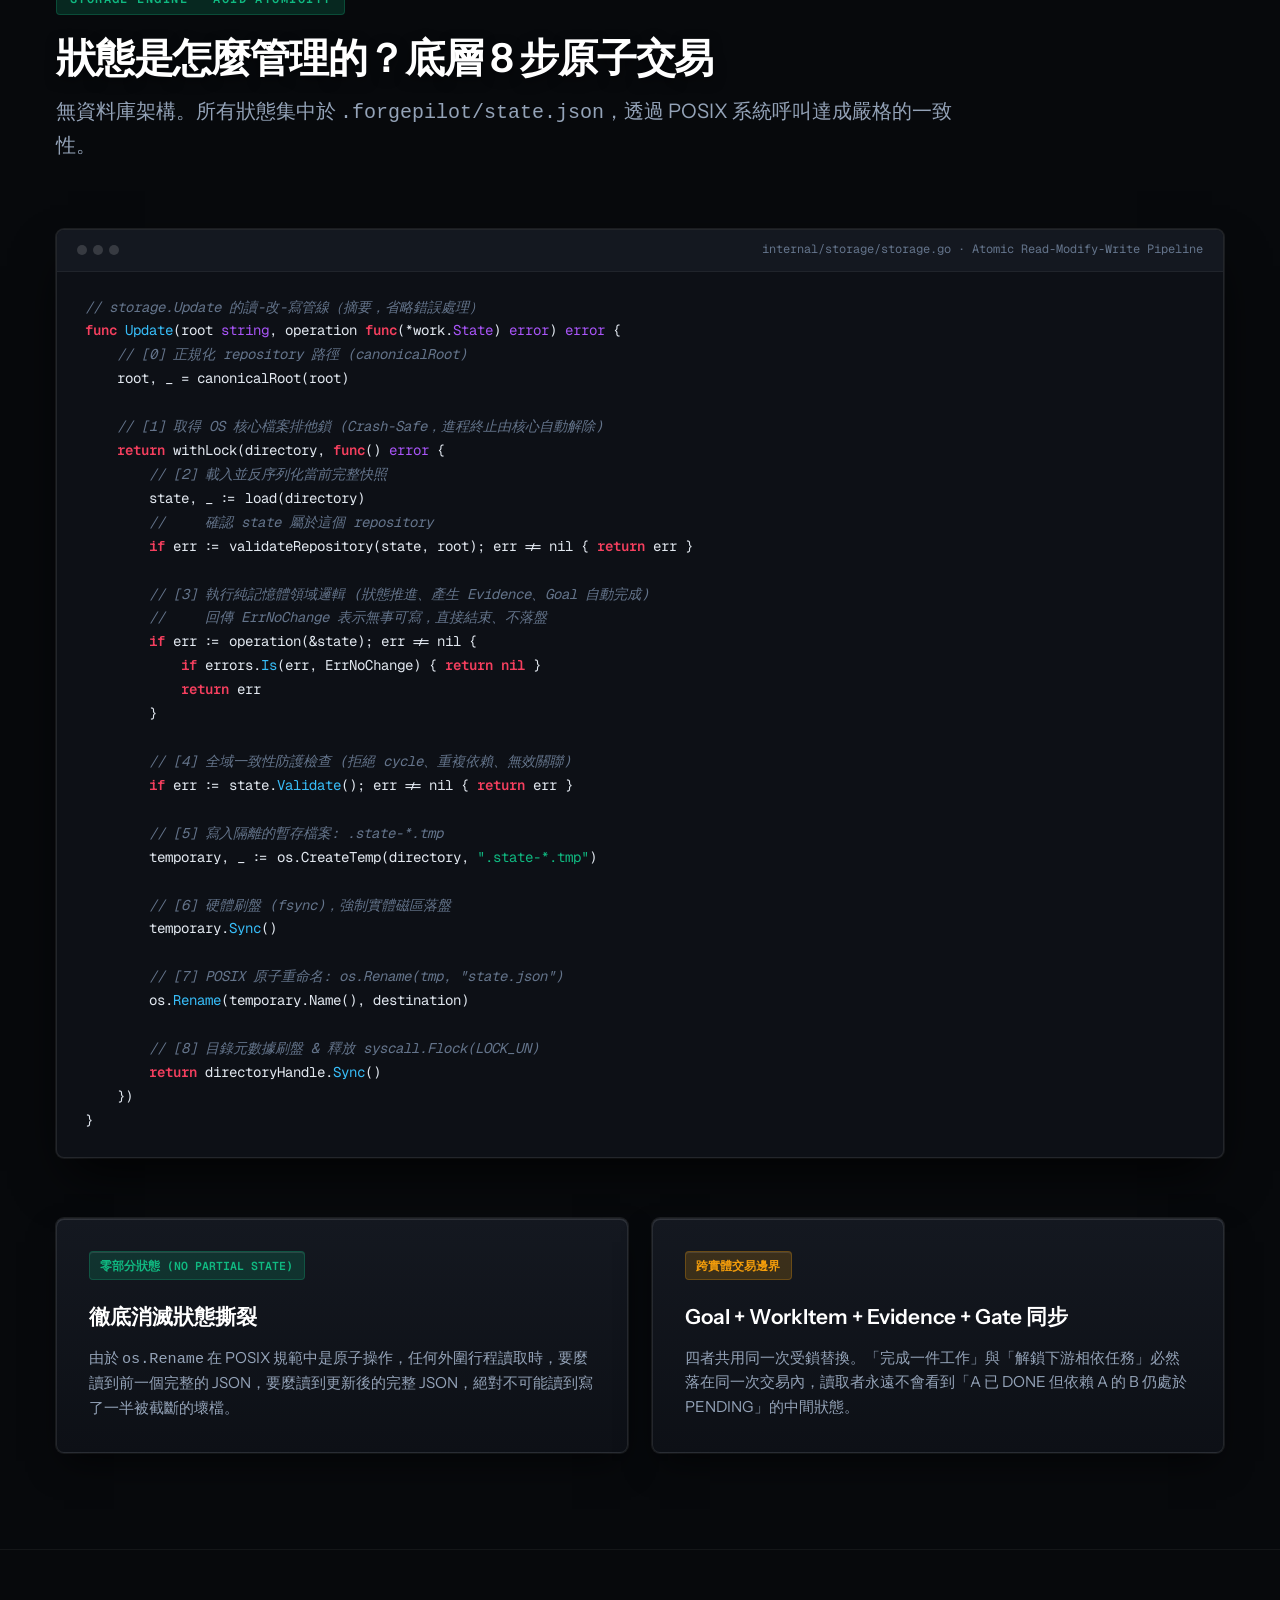
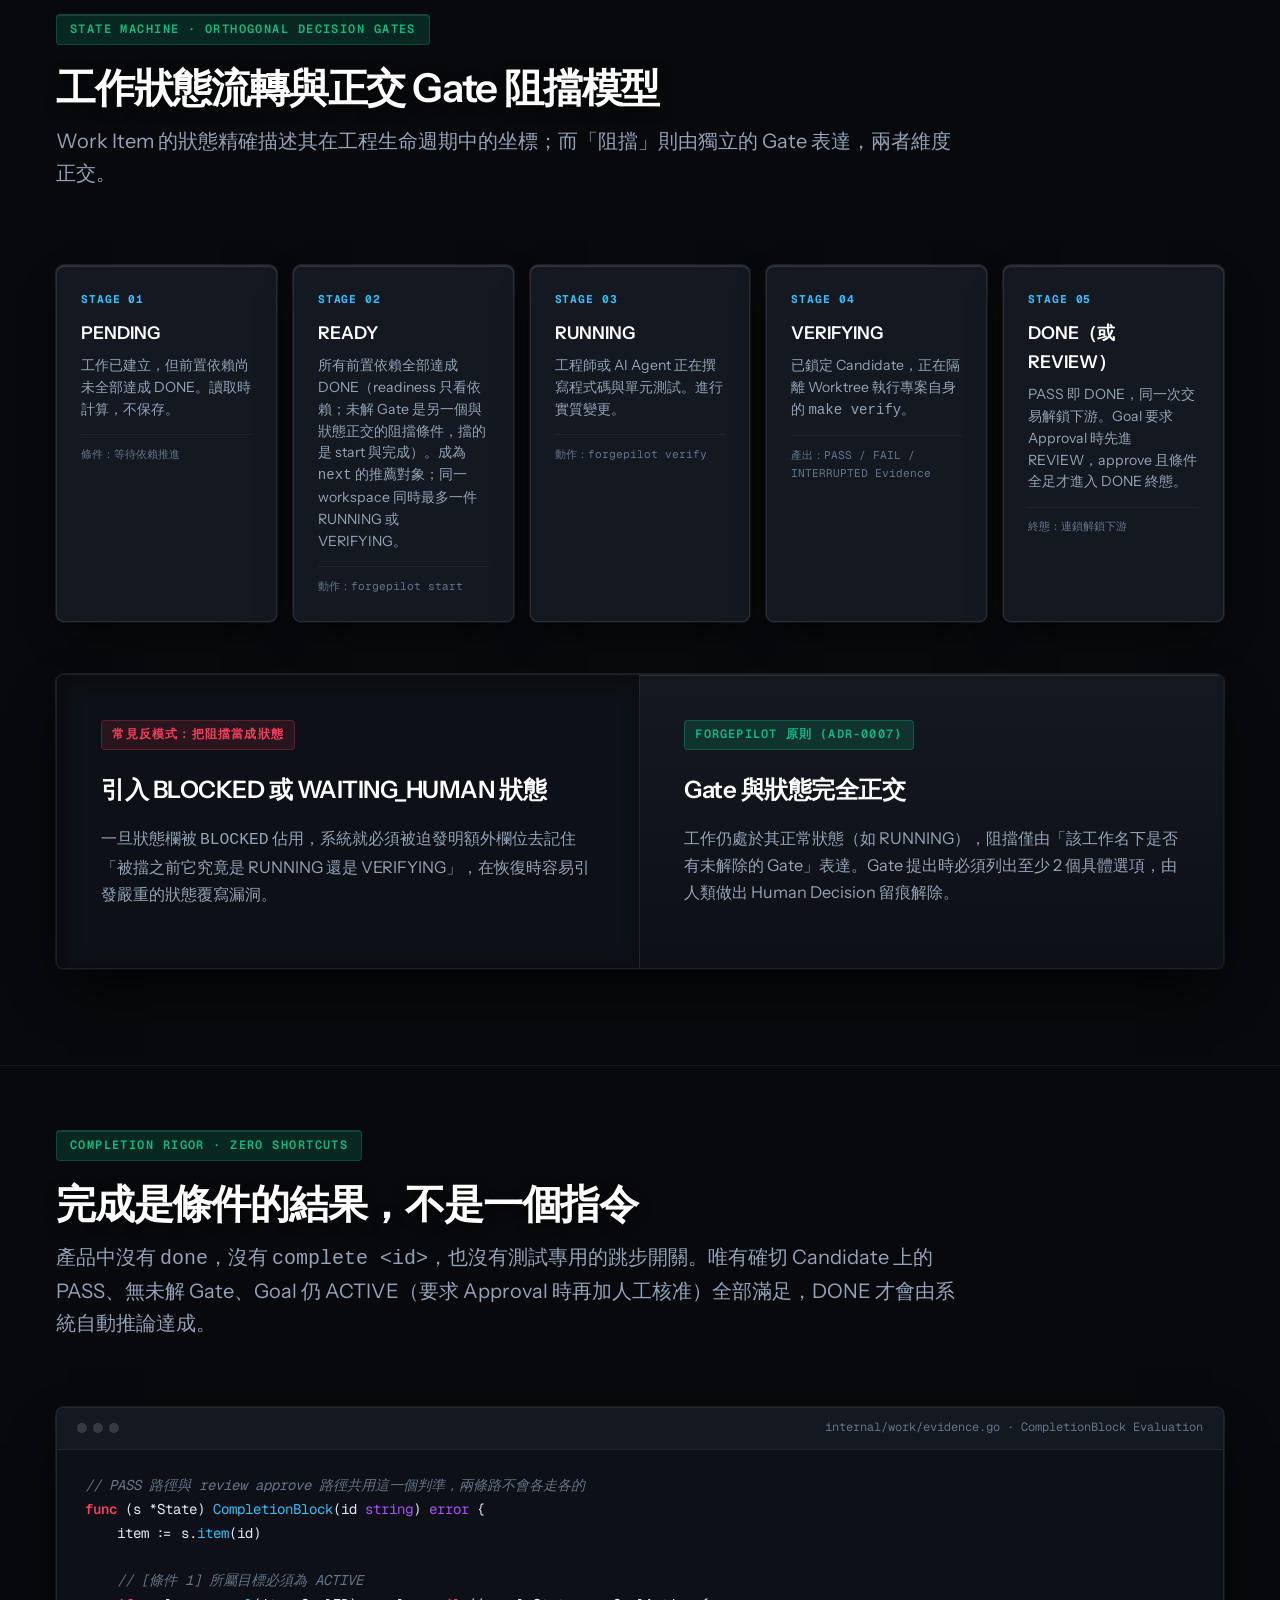
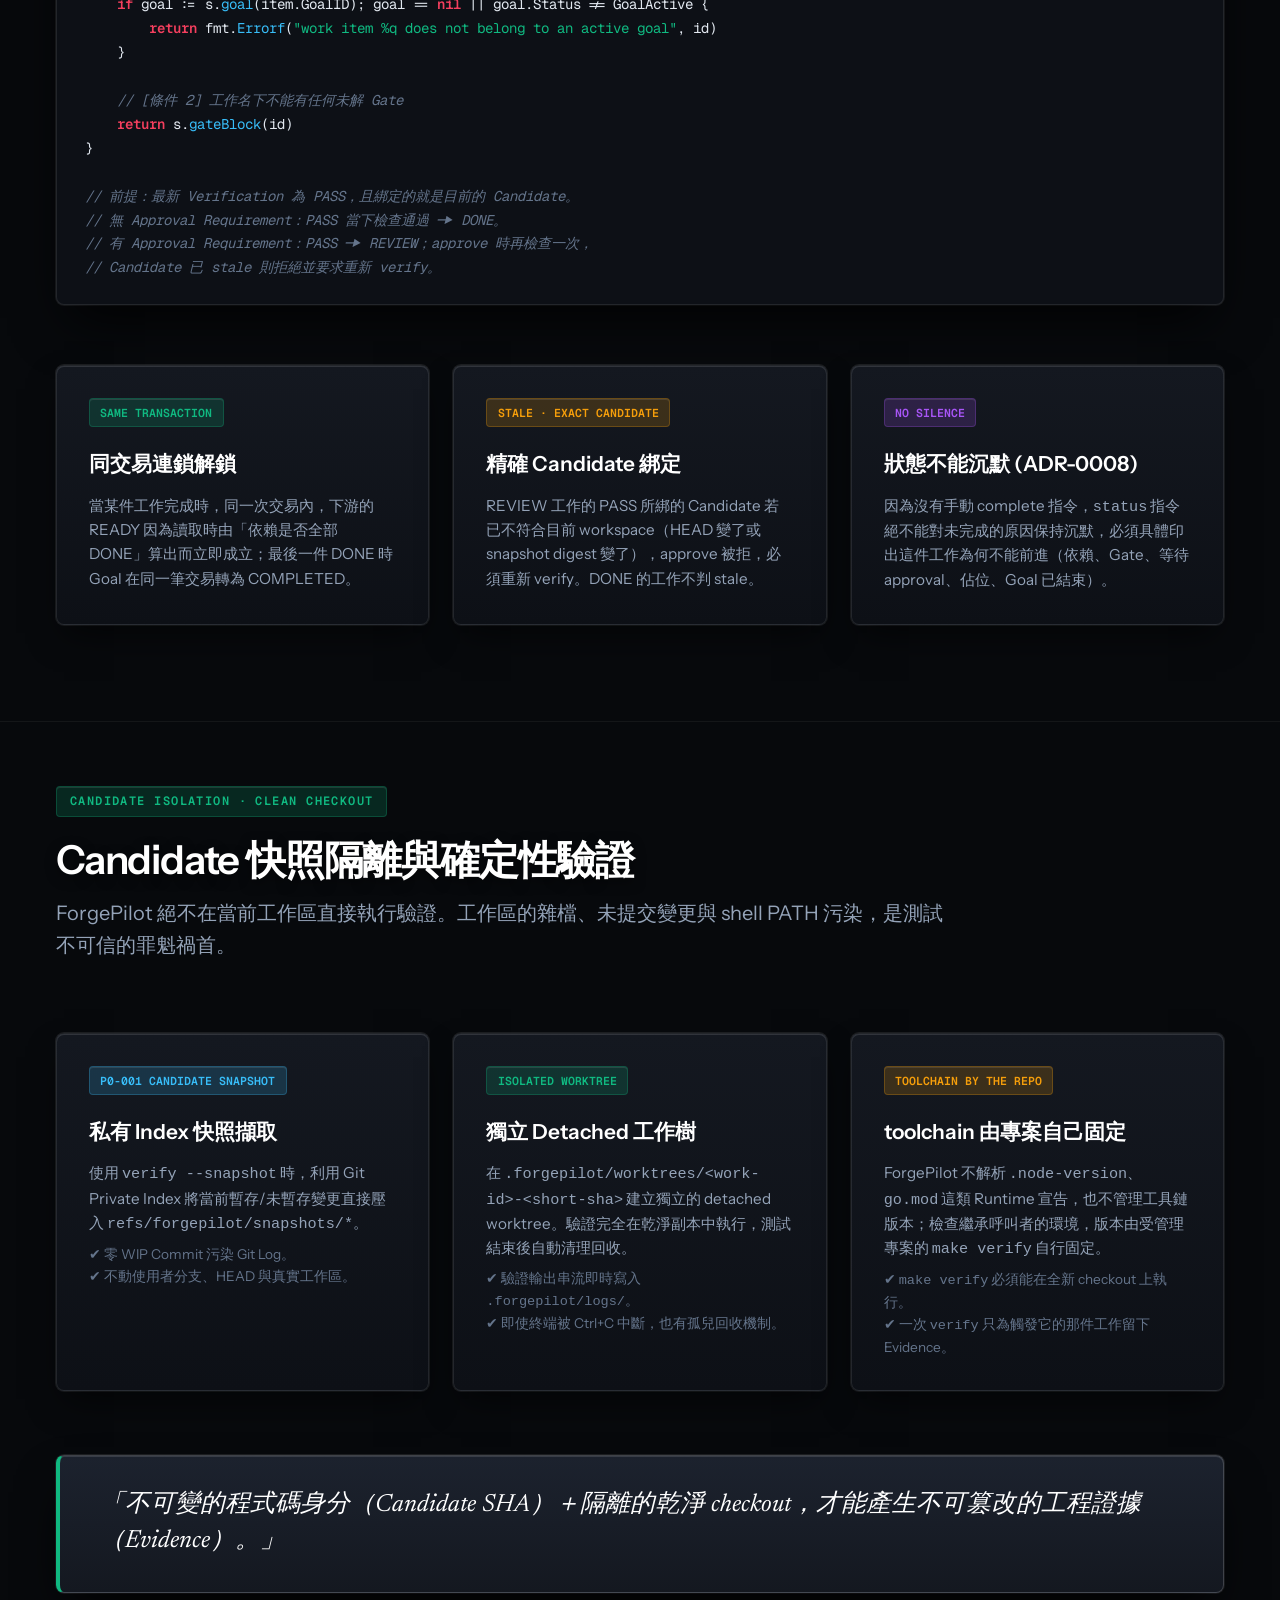
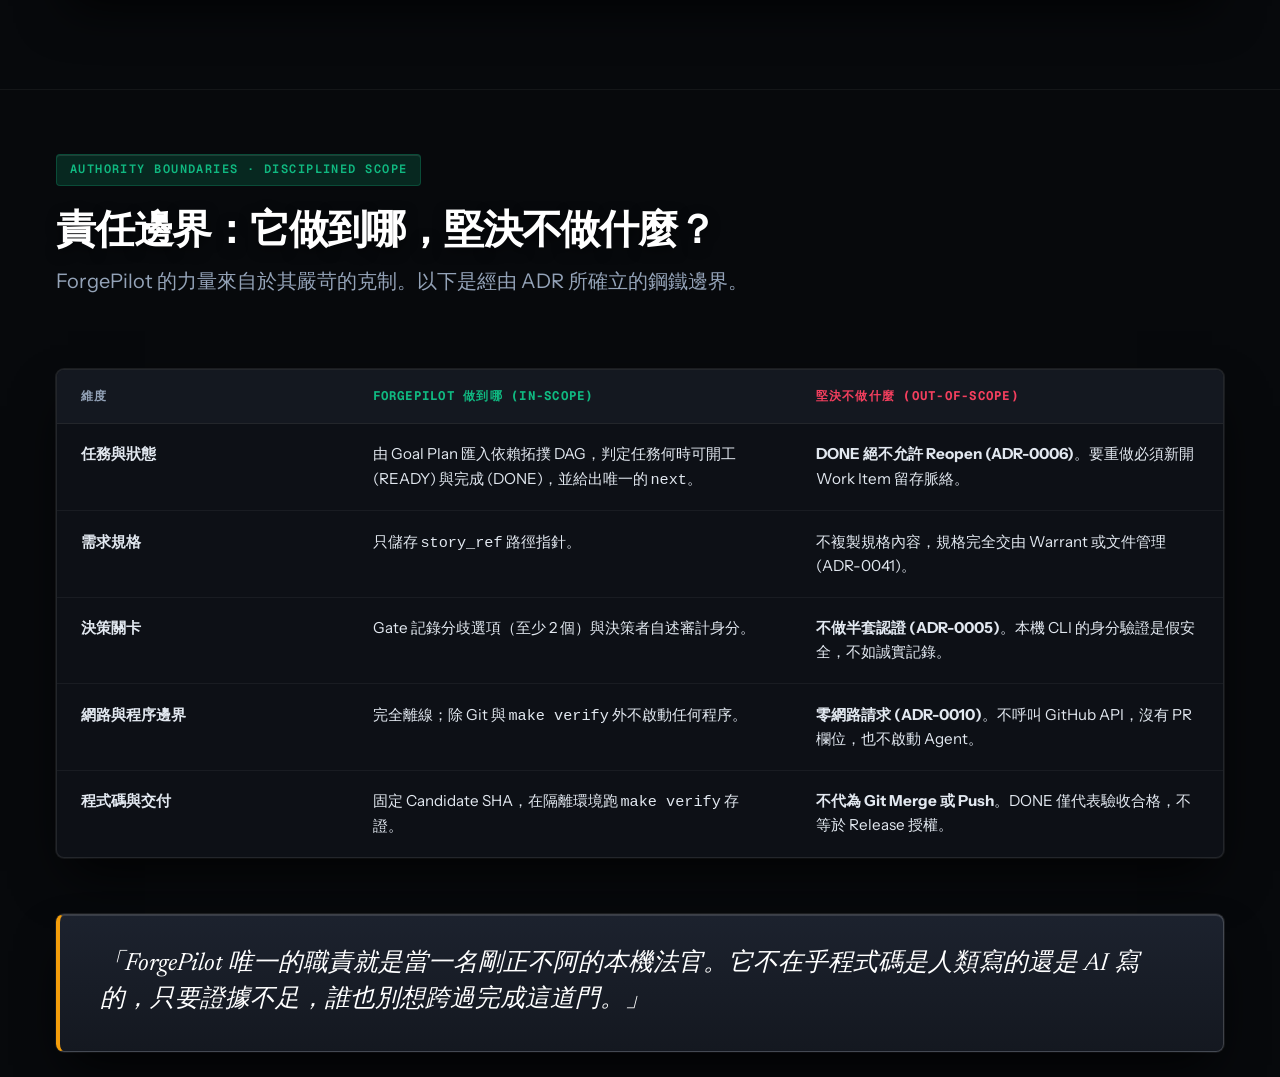
==== commit ce3fafb5: "docs: [ repo ] align static site pages and diagrams with actual behavior Audit of the GitHub Pages c" ====
--- a/docs/forgepilot-principles.html
+++ b/docs/forgepilot-principles.html
@@ -1,5 +1,5 @@
 <!DOCTYPE html>
-<html lang="zh-TW">
+<html lang="zh-Hant">
 <head>
   <meta charset="UTF-8">
   <meta name="viewport" content="width=device-width, initial-scale=1.0">
@@ -753,7 +753,7 @@
         <h3>Storage 交易層 (internal/storage)</h3>
         <p><strong>責任：</strong>OS 檔案鎖排他控制、單一 JSON 快照反序列化、原子寫入替換。</p>
         <p style="margin-top: 0.5rem; font-size: 0.88rem; color: var(--text-faint);">
-          ✔ 唯一的儲存入口：<code>storage.Update(root, func(*work.State))</code>。<br>
+          ✔ 唯一的儲存入口：<code>storage.Update(root, func(*work.State) error)</code>。<br>
           ✔ 跨實體原子交易，杜絕讀寫競爭與局部殘留狀態。
         </p>
       </div>
@@ -801,15 +801,24 @@
         </div>
         <span>internal/storage/storage.go · Atomic Read-Modify-Write Pipeline</span>
       </div>
-      <pre class="code-body"><code><span class="c-comment">// storage.Update 執行的 8 步無損寫入管線</span>
+      <pre class="code-body"><code><span class="c-comment">// storage.Update 的讀-改-寫管線（摘要，省略錯誤處理）</span>
 <span class="c-keyword">func</span> <span class="c-func">Update</span>(root <span class="c-type">string</span>, operation <span class="c-keyword">func</span>(*work.<span class="c-type">State</span>) <span class="c-type">error</span>) <span class="c-type">error</span> {
+    <span class="c-comment">// [0] 正規化 repository 路徑 (canonicalRoot)</span>
+    root, _ = canonicalRoot(root)
+
     <span class="c-comment">// [1] 取得 OS 核心檔案排他鎖 (Crash-Safe，進程終止由核心自動解除)</span>
     <span class="c-keyword">return</span> withLock(directory, <span class="c-keyword">func</span>() <span class="c-type">error</span> {
         <span class="c-comment">// [2] 載入並反序列化當前完整快照</span>
         state, _ := load(directory)
+        <span class="c-comment">//     確認 state 屬於這個 repository</span>
+        <span class="c-keyword">if</span> err := validateRepository(state, root); err != nil { <span class="c-keyword">return</span> err }
 
         <span class="c-comment">// [3] 執行純記憶體領域邏輯 (狀態推進、產生 Evidence、Goal 自動完成)</span>
-        <span class="c-keyword">if</span> err := operation(&state); err != nil { <span class="c-keyword">return</span> err }
+        <span class="c-comment">//     回傳 ErrNoChange 表示無事可寫，直接結束、不落盤</span>
+        <span class="c-keyword">if</span> err := operation(&state); err != nil {
+            <span class="c-keyword">if</span> errors.<span class="c-func">Is</span>(err, ErrNoChange) { <span class="c-keyword">return nil</span> }
+            <span class="c-keyword">return</span> err
+        }
 
         <span class="c-comment">// [4] 全域一致性防護檢查 (拒絕 cycle、重複依賴、無效關聯)</span>
         <span class="c-keyword">if</span> err := state.<span class="c-func">Validate</span>(); err != nil { <span class="c-keyword">return</span> err }
@@ -862,7 +871,7 @@
       <div class="flow-step">
         <div class="flow-step-num">STAGE 02</div>
         <h4>READY</h4>
-        <p>所有前置依賴全部達成 DONE，且無未解 Gate。成為 <code>next</code> 的推薦對象；同一 workspace 同時最多一件 RUNNING 或 VERIFYING。</p>
+        <p>所有前置依賴全部達成 DONE（readiness 只看依賴；未解 Gate 是另一個與狀態正交的阻擋條件，擋的是 start 與完成）。成為 <code>next</code> 的推薦對象；同一 workspace 同時最多一件 RUNNING 或 VERIFYING。</p>
         <span class="flow-badge">動作：forgepilot start</span>
       </div>
 
@@ -877,7 +886,7 @@
         <div class="flow-step-num">STAGE 04</div>
         <h4>VERIFYING</h4>
         <p>已鎖定 Candidate，正在隔離 Worktree 執行專案自身的 <code>make verify</code>。</p>
-        <span class="flow-badge">產出：PASS Evidence</span>
+        <span class="flow-badge">產出：PASS / FAIL / INTERRUPTED Evidence</span>
       </div>
 
       <div class="flow-step">
